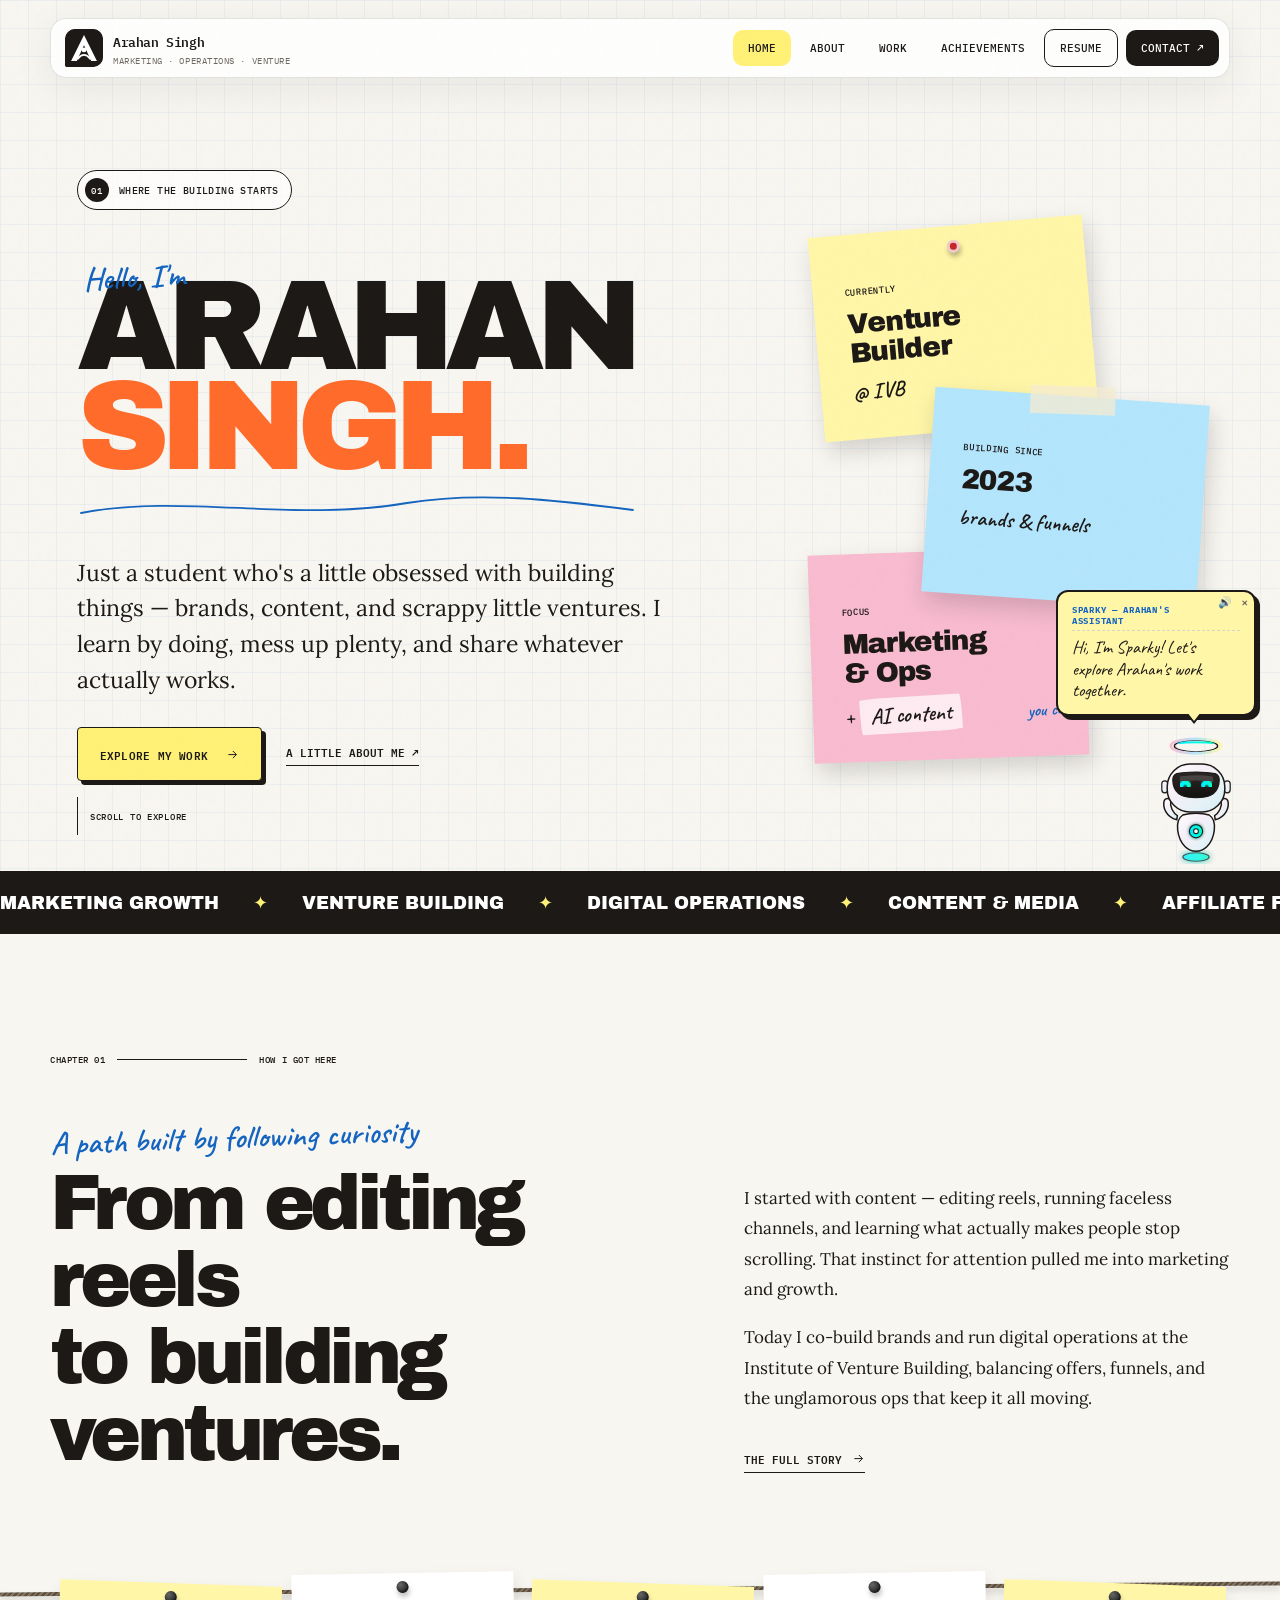
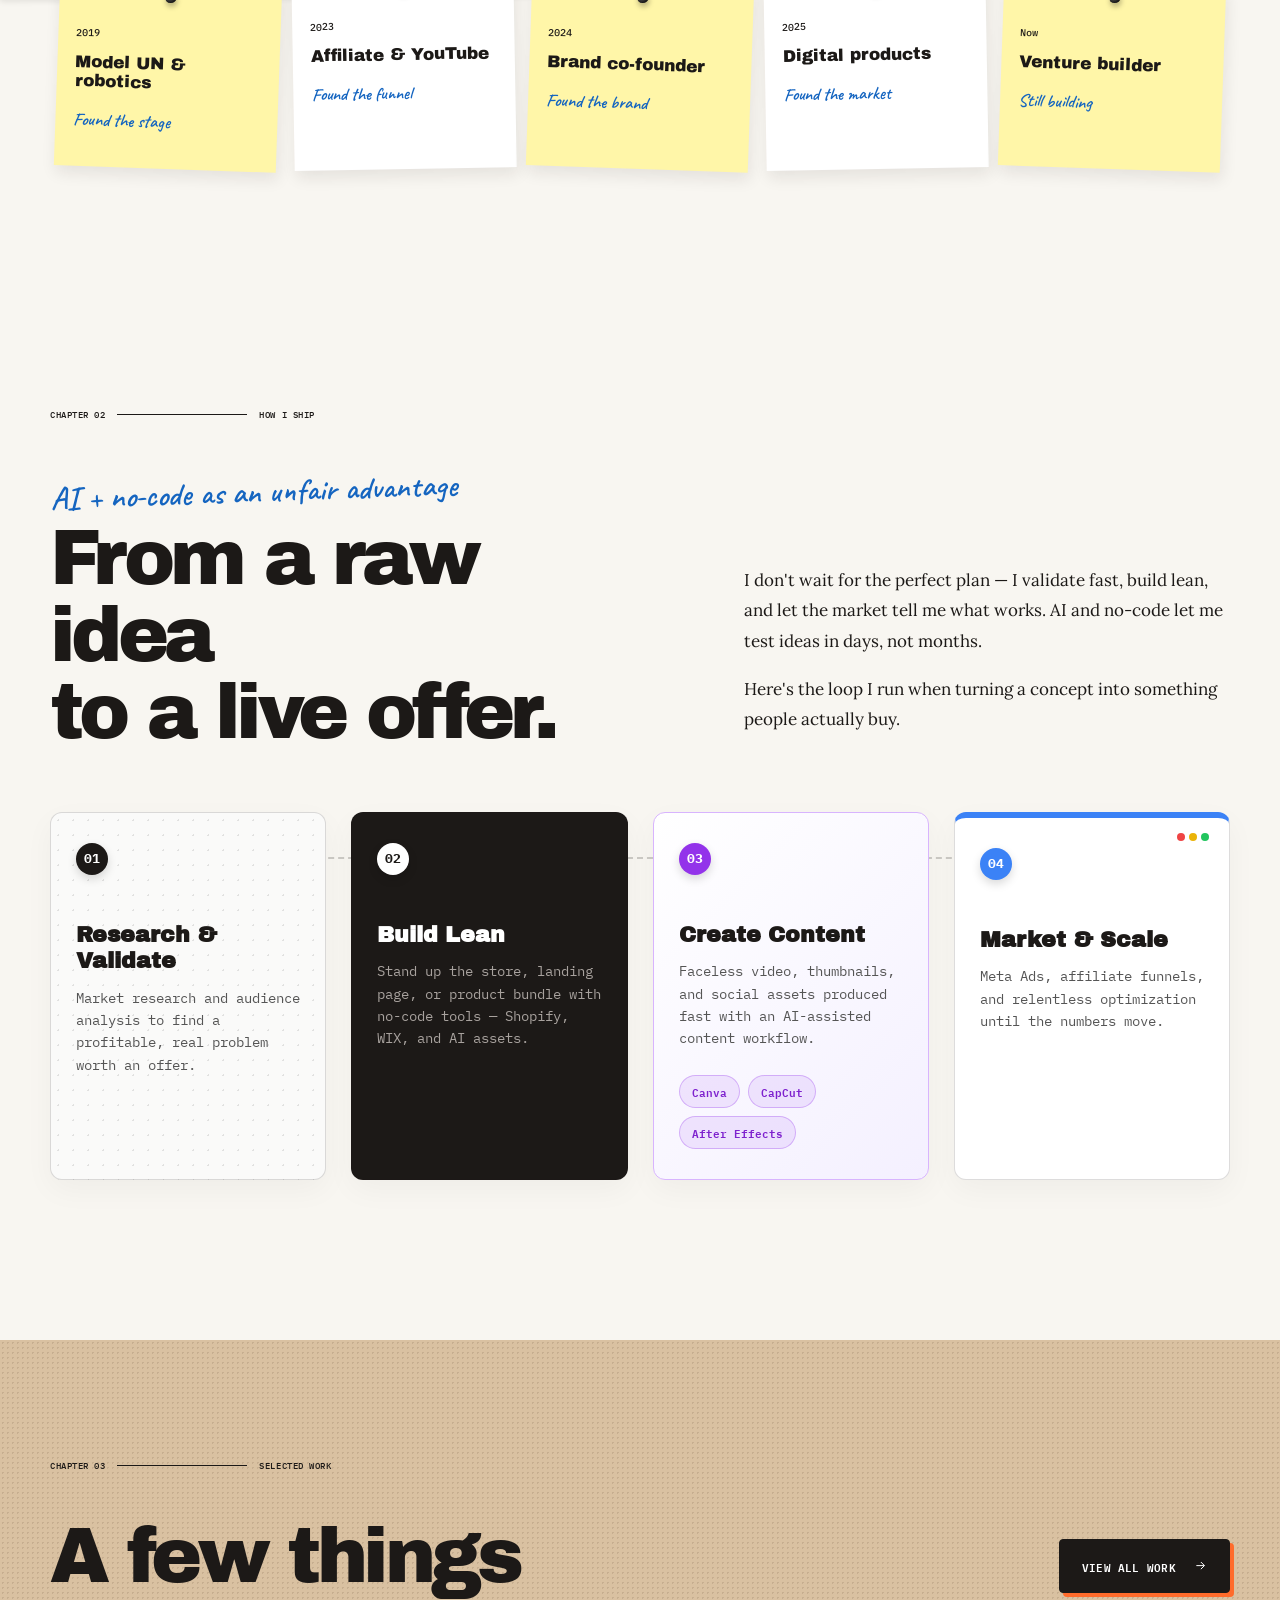
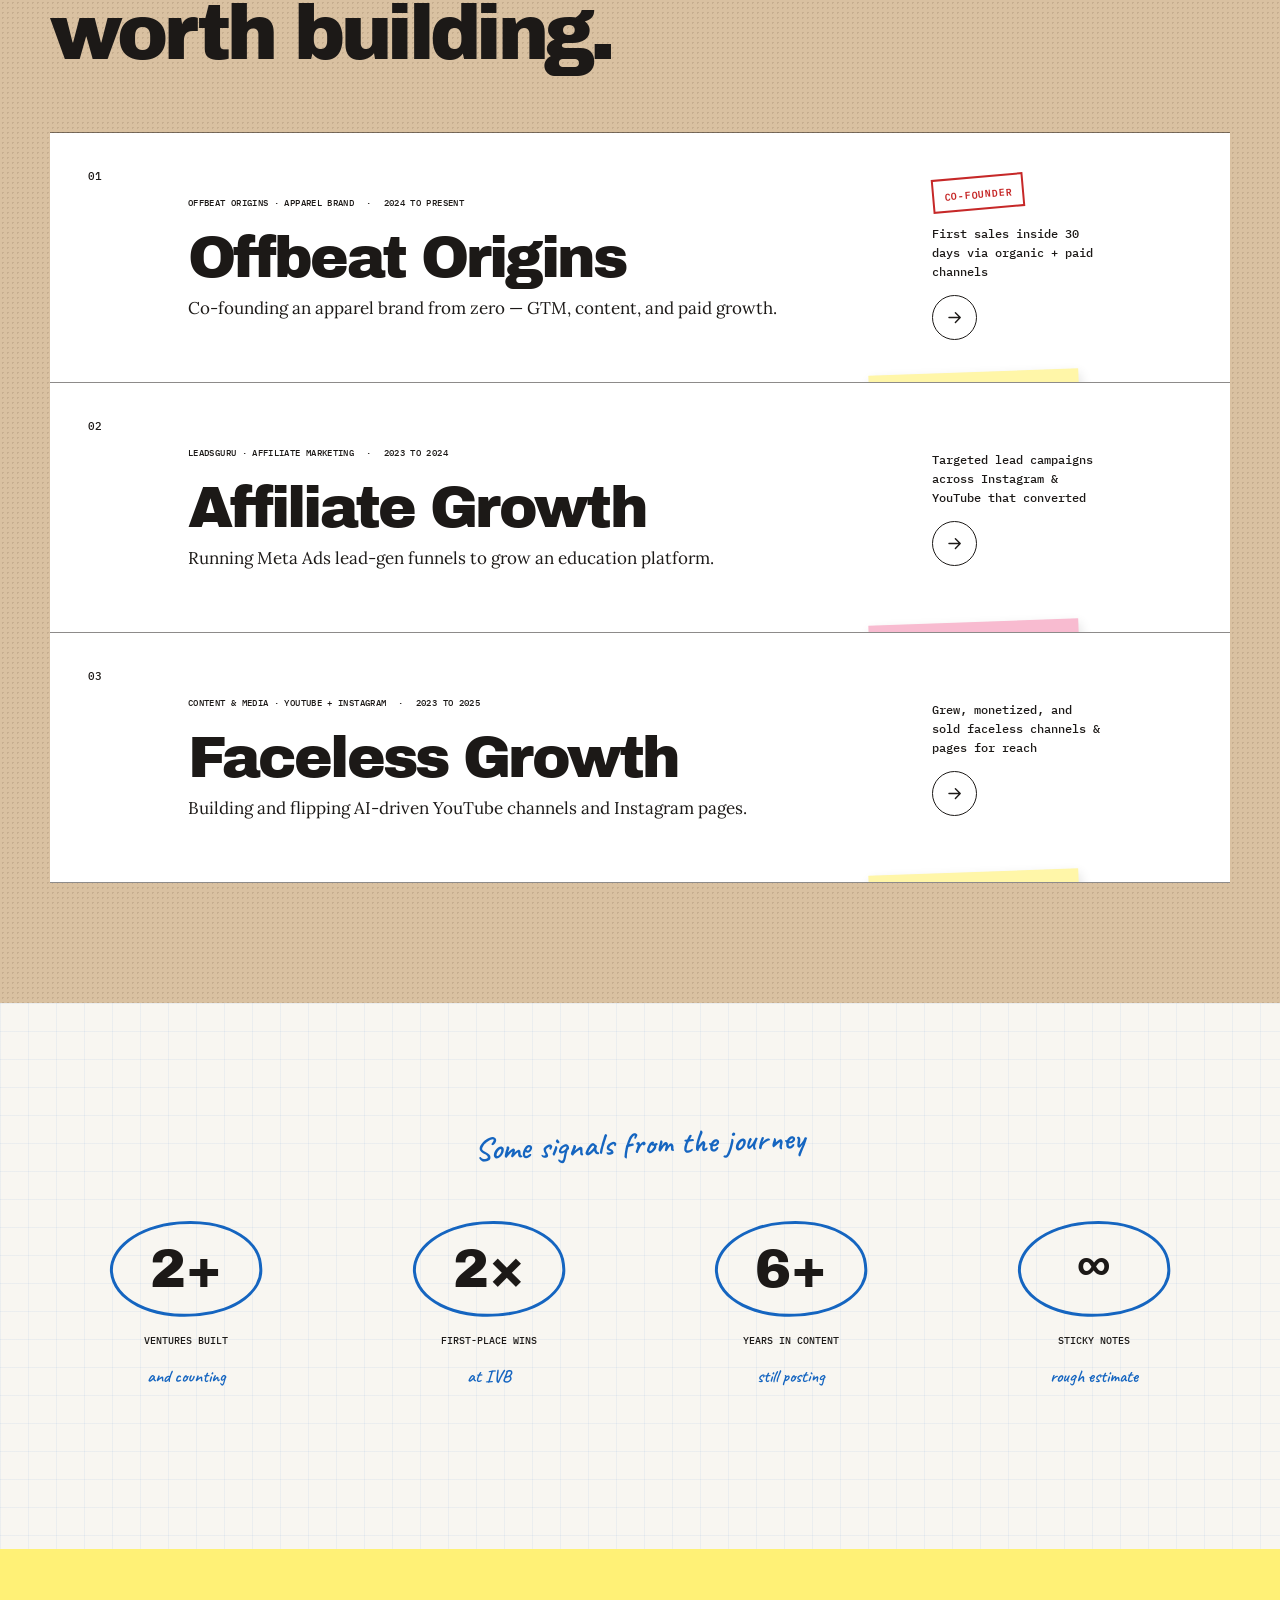
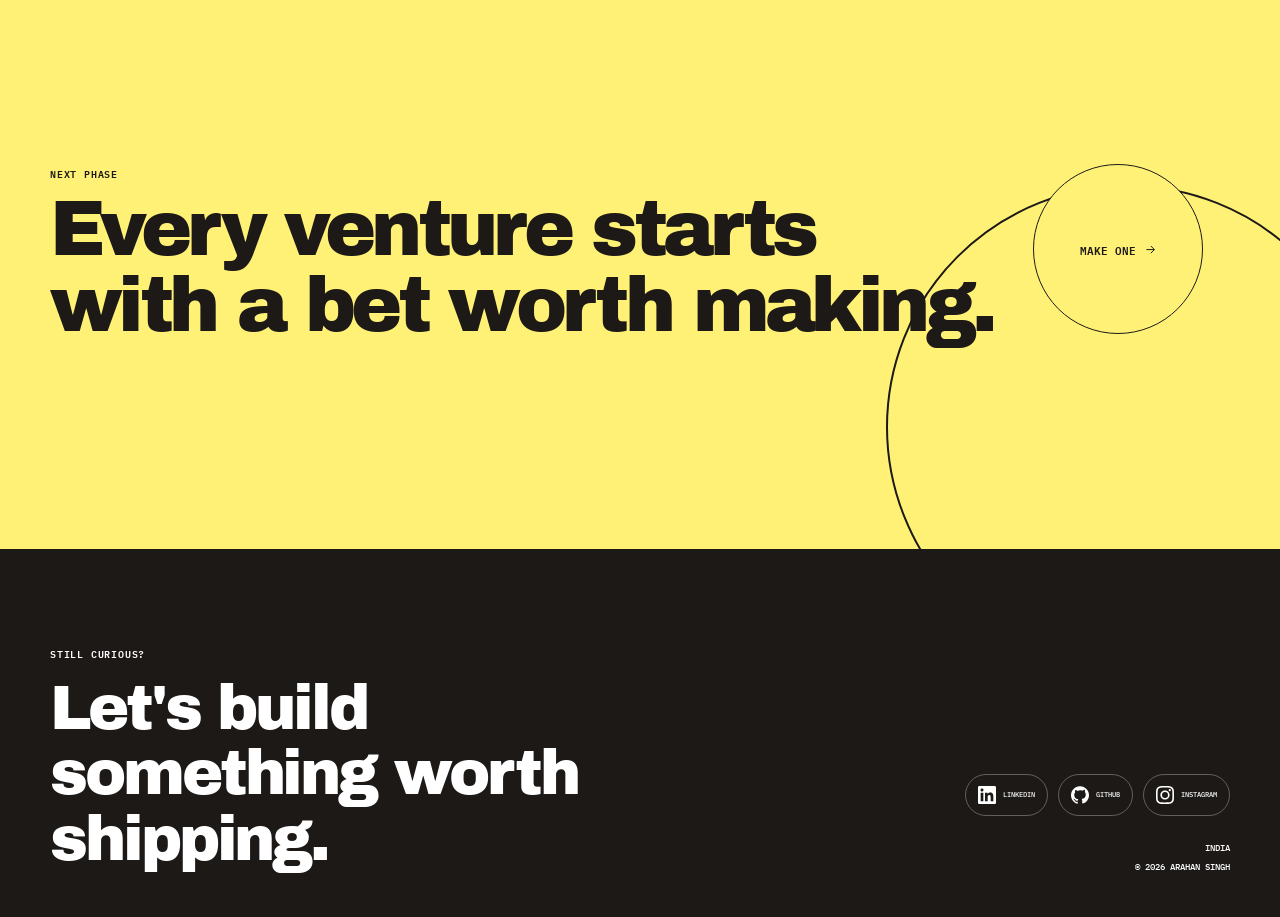
==== index.html @ a5c464e2 "Use normal cursor and a warmer, student-first hero line - Remove the custom avatar cursor: drop the " ====
<!DOCTYPE html>
<html lang="en">
<head>
  <meta charset="utf-8">
  <meta name="viewport" content="width=device-width, initial-scale=1">
  <title>Arahan Singh — Marketing, Operations & Venture Builder</title>
  <meta name="description" content="Arahan Singh builds brands, runs digital operations, and turns content into growth — a venture builder at the Institute of Venture Building.">
  <link rel="icon" type="image/svg+xml" href="assets/img/logo.svg">
  <link rel="preconnect" href="https://fonts.googleapis.com">
  <link rel="preconnect" href="https://fonts.gstatic.com" crossorigin>
  <link href="https://fonts.googleapis.com/css2?family=Archivo+Black&family=Caveat:wght@500;600;700&family=IBM+Plex+Mono:wght@400;500;600&family=Lora:ital,wght@0,400;0,500;0,600;1,400&display=swap" rel="stylesheet">
  <link rel="stylesheet" href="assets/css/styles.css">
  <script src="assets/js/app.js" defer></script>
</head>
<body>
  <div class="noise" aria-hidden="true"></div>

  <header class="site-header">
    <a class="brand" href="index.html" aria-label="Arahan Singh, home" data-cursor>
      <span class="brand-mark"><img src="assets/img/logo.svg" alt="Arahan Singh logo" class="brand-logo-img"></span>
      <span class="brand-copy">Arahan Singh<small>Marketing · Operations · Venture</small></span>
    </a>
    <div class="mobile-actions">
      <a class="mobile-resume" href="resume.html" aria-label="Resume">Resume</a>
      <button class="menu-button" aria-expanded="false" aria-controls="site-nav" aria-label="Menu">
        <svg viewBox="0 0 24 24" fill="none" stroke="currentColor" stroke-width="2" stroke-linecap="round" stroke-linejoin="round">
          <line x1="3" y1="12" x2="21" y2="12"></line>
          <line x1="3" y1="6" x2="21" y2="6"></line>
          <line x1="3" y1="18" x2="21" y2="18"></line>
        </svg>
      </button>
    </div>
    <nav class="site-nav" id="site-nav" aria-label="Main navigation">
      <a href="index.html">Home</a>
      <a href="about.html">About</a>
      <a href="work.html">Work</a>
      <a href="achievements.html">Achievements</a>
      <a class="nav-resume" href="resume.html">Resume</a>
      <a class="nav-contact" href="contact.html">Contact ↗</a>
    </nav>
  </header>

  <main id="app" tabindex="-1">
    <div class="page home-page">
      <section class="home-hero grid-paper reveal" data-cursor>
        <div class="hero-copy">
          <div class="phase-chip"><span>01</span> Where the building starts</div>
          <p class="intro-hand">Hello, I'm</p>
          <h1>Arahan <span>Singh.</span></h1>
          <svg class="name-underline" viewBox="0 0 560 36" aria-hidden="true">
            <path d="M4 24C108 4 215 34 330 14c72-12 149-3 226 7"></path>
          </svg>
          <p class="hero-lede">Just a student who's a little obsessed with building things — brands, content, and scrappy little ventures. I learn by doing, mess up plenty, and share whatever actually works.</p>
          <div class="hero-actions">
            <a href="work.html" class="button" data-cursor-text="Let's go">Explore my work <svg viewBox="0 0 24 24" aria-hidden="true"><path d="M5 12h13M13 6l6 6-6 6"></path></svg></a>
            <a href="about.html" class="text-link" data-cursor-text="About">A little about me ↗</a>
          </div>
        </div>
        <div class="sticky-cluster" aria-label="Quick facts about Arahan">
          <article class="sticky sticky-yellow draggable" style="--r:-5deg; --x:24%">
            <span class="pin"></span>
            <small>Currently</small>
            <strong>Venture Builder</strong>
            <p>@ IVB</p>
          </article>
          <article class="sticky sticky-blue draggable" style="--r:4deg; --x:46%">
            <span class="tape"></span>
            <small>Building since</small>
            <strong>2023</strong>
            <p>brands &amp; funnels</p>
          </article>
          <article class="sticky sticky-pink draggable" style="--r:-2deg; --x:23%">
            <span class="pin"></span>
            <small>Focus</small>
            <strong>Marketing<br>&amp; Ops</strong>
            <p>+ <mark>AI content</mark></p>
          </article>
          <p class="drag-note">you can move these around ↗</p>
        </div>
        <div class="scroll-cue"><span></span> Scroll to explore</div>
      </section>

      <section class="ticker reveal" aria-label="What I do">
        <div class="ticker-track">
          <span>MARKETING GROWTH <i>✦</i> VENTURE BUILDING <i>✦</i> DIGITAL OPERATIONS <i>✦</i> CONTENT &amp; MEDIA <i>✦</i> AFFILIATE FUNNELS <i>✦</i> </span>
          <span aria-hidden="true">MARKETING GROWTH <i>✦</i> VENTURE BUILDING <i>✦</i> DIGITAL OPERATIONS <i>✦</i> CONTENT &amp; MEDIA <i>✦</i> AFFILIATE FUNNELS <i>✦</i> </span>
        </div>
      </section>

      <section class="section about-preview reveal">
        <div class="section-kicker"><span>Chapter 01</span><i></i><span>How I got here</span></div>
        <div class="about-grid">
          <div>
            <p class="hand-note">A path built by following curiosity</p>
            <h2>From editing reels<br>to building ventures.</h2>
          </div>
          <div class="body-copy">
            <p>I started with content — editing reels, running faceless channels, and learning what actually makes people stop scrolling. That instinct for attention pulled me into marketing and growth.</p>
            <p>Today I co-build brands and run digital operations at the Institute of Venture Building, balancing offers, funnels, and the unglamorous ops that keep it all moving.</p>
            <a href="about.html" class="text-link" data-cursor-text="Read">The full story <svg viewBox="0 0 24 24" aria-hidden="true"><path d="M5 12h13M13 6l6 6-6 6"></path></svg></a>
          </div>
        </div>
        <div class="timeline-board" data-cursor>
          <div class="timeline-string"></div>
          <article class="milestone reveal" style="--delay:0ms">
            <span class="milestone-pin"></span>
            <small>2019</small><strong>Model UN &amp; robotics</strong><p>Found the stage</p>
          </article>
          <article class="milestone reveal" style="--delay:80ms">
            <span class="milestone-pin"></span>
            <small>2023</small><strong>Affiliate &amp; YouTube</strong><p>Found the funnel</p>
          </article>
          <article class="milestone reveal" style="--delay:160ms">
            <span class="milestone-pin"></span>
            <small>2024</small><strong>Brand co-founder</strong><p>Found the brand</p>
          </article>
          <article class="milestone reveal" style="--delay:240ms">
            <span class="milestone-pin"></span>
            <small>2025</small><strong>Digital products</strong><p>Found the market</p>
          </article>
          <article class="milestone reveal" style="--delay:320ms">
            <span class="milestone-pin"></span>
            <small>Now</small><strong>Venture builder</strong><p>Still building</p>
          </article>
        </div>
      </section>

      <section class="section reveal">
        <div class="section-kicker"><span>Chapter 02</span><i></i><span>How I ship</span></div>
        <div class="about-grid">
          <div>
            <p class="hand-note">AI + no-code as an unfair advantage</p>
            <h2>From a raw idea<br>to a live offer.</h2>
          </div>
          <div class="body-copy">
            <p>I don't wait for the perfect plan — I validate fast, build lean, and let the market tell me what works. AI and no-code let me test ideas in days, not months.</p>
            <p>Here's the loop I run when turning a concept into something people actually buy.</p>
          </div>
        </div>
        <div class="ai-workflow">
          <div class="ai-step">
            <span class="step-number">01</span>
            <h3>Research &amp; Validate</h3>
            <p>Market research and audience analysis to find a profitable, real problem worth an offer.</p>
          </div>
          <div class="ai-step">
            <span class="step-number">02</span>
            <h3>Build Lean</h3>
            <p>Stand up the store, landing page, or product bundle with no-code tools — Shopify, WIX, and AI assets.</p>
          </div>
          <div class="ai-step">
            <span class="step-number">03</span>
            <h3>Create Content</h3>
            <p>Faceless video, thumbnails, and social assets produced fast with an AI-assisted content workflow.</p>
            <div class="ai-models">
              <span>Canva</span><span>CapCut</span><span>After Effects</span>
            </div>
          </div>
          <div class="ai-step">
            <span class="step-number">04</span>
            <h3>Market &amp; Scale</h3>
            <p>Meta Ads, affiliate funnels, and relentless optimization until the numbers move.</p>
          </div>
        </div>
      </section>

      <section class="section work-preview reveal">
        <div class="section-heading">
          <div>
            <div class="section-kicker"><span>Chapter 03</span><i></i><span>Selected work</span></div>
            <h2>A few things<br>worth building.</h2>
          </div>
          <a href="work.html" class="button button-ink" data-cursor-text="See all">View all work <svg viewBox="0 0 24 24" aria-hidden="true"><path d="M5 12h13M13 6l6 6-6 6"></path></svg></a>
        </div>
        <div class="project-stack">
          <a href="work.html" class="project-card reveal" data-cursor-text="Open">
            <div class="project-number">01</div>
            <div class="project-main">
              <div class="project-meta"><span>Offbeat Origins · Apparel brand</span><span>2024 to Present</span></div>
              <h3>Offbeat Origins</h3>
              <p>Co-founding an apparel brand from zero — GTM, content, and paid growth.</p>
            </div>
            <div class="project-impact">
              <span class="approved">Co-founder</span>
              <strong>First sales inside 30 days via organic + paid channels</strong>
              <span class="card-arrow"><svg viewBox="0 0 24 24" aria-hidden="true"><path d="M5 12h13M13 6l6 6-6 6"></path></svg></span>
            </div>
            <div class="project-note sticky-yellow">A brand is just a promise you keep on repeat.</div>
          </a>
          <a href="work.html" class="project-card reveal" data-cursor-text="Open">
            <div class="project-number">02</div>
            <div class="project-main">
              <div class="project-meta"><span>LeadsGuru · Affiliate marketing</span><span>2023 to 2024</span></div>
              <h3>Affiliate Growth</h3>
              <p>Running Meta Ads lead-gen funnels to grow an education platform.</p>
            </div>
            <div class="project-impact">
              <strong>Targeted lead campaigns across Instagram &amp; YouTube that converted</strong>
              <span class="card-arrow"><svg viewBox="0 0 24 24" aria-hidden="true"><path d="M5 12h13M13 6l6 6-6 6"></path></svg></span>
            </div>
            <div class="project-note sticky-pink">Youngest in the room at the Jaipur seminar.</div>
          </a>
          <a href="work.html" class="project-card reveal" data-cursor-text="Open">
            <div class="project-number">03</div>
            <div class="project-main">
              <div class="project-meta"><span>Content &amp; media · YouTube + Instagram</span><span>2023 to 2025</span></div>
              <h3>Faceless Growth</h3>
              <p>Building and flipping AI-driven YouTube channels and Instagram pages.</p>
            </div>
            <div class="project-impact">
              <strong>Grew, monetized, and sold faceless channels &amp; pages for reach</strong>
              <span class="card-arrow"><svg viewBox="0 0 24 24" aria-hidden="true"><path d="M5 12h13M13 6l6 6-6 6"></path></svg></span>
            </div>
            <div class="project-note sticky-yellow">Engagement was always the real product.</div>
          </a>
        </div>
      </section>

      <section class="section stats-board grid-paper reveal">
        <p class="hand-note">Some signals from the journey</p>
        <div class="stats-row">
          <article><strong>2+</strong><span>ventures built</span><p>and counting</p></article>
          <article><strong>2×</strong><span>first-place wins</span><p>at IVB</p></article>
          <article><strong>6+</strong><span>years in content</span><p>still posting</p></article>
          <article><strong>∞</strong><span>sticky notes</span><p>rough estimate</p></article>
        </div>
      </section>

      <section class="closing-section reveal">
        <p class="eyebrow">Next phase</p>
        <h2>Every venture starts<br>with a bet worth making.</h2>
        <a href="contact.html" class="circle-link" data-cursor-text="Ask">Make one <svg viewBox="0 0 24 24" aria-hidden="true"><path d="M5 12h13M13 6l6 6-6 6"></path></svg></a>
      </section>
    </div>
  </main>

  <footer class="site-footer">
    <div>
      <p class="eyebrow">Still curious?</p>
      <a class="footer-cta" href="contact.html" data-cursor-text="Say hi">Let's build something worth shipping.</a>
    </div>
    <div class="footer-meta">
      <nav class="footer-socials" aria-label="Social links">
        <!-- TODO: replace href="#" with real profile URLs -->
        <a href="#" data-social="linkedin" aria-label="LinkedIn">
          <svg viewBox="0 0 24 24" aria-hidden="true"><path d="M20.447 20.452h-3.554v-5.569c0-1.328-.027-3.037-1.852-3.037-1.853 0-2.136 1.445-2.136 2.939v5.667H9.351V9h3.414v1.561h.046c.477-.9 1.637-1.85 3.37-1.85 3.601 0 4.267 2.37 4.267 5.455v6.286zM5.337 7.433c-1.144 0-2.063-.926-2.063-2.065 0-1.138.92-2.063 2.063-2.063 1.14 0 2.064.925 2.064 2.063 0 1.139-.925 2.065-2.064 2.065zm1.782 13.019H3.555V9h3.564v11.452zM22.225 0H1.771C.792 0 0 .774 0 1.729v20.542C0 23.227.792 24 1.771 24h20.451C23.2 24 24 23.227 24 22.271V1.729C24 .774 23.2 0 22.222 0h.003z"></path></svg>
          <span>LinkedIn</span>
        </a>
        <a href="#" data-social="github" aria-label="GitHub">
          <svg viewBox="0 0 24 24" aria-hidden="true"><path d="M12 .297c-6.63 0-12 5.373-12 12 0 5.303 3.438 9.8 8.205 11.385.6.113.82-.258.82-.577 0-.285-.01-1.04-.015-2.04-3.338.724-4.042-1.61-4.042-1.61-.546-1.387-1.333-1.756-1.333-1.756-1.089-.745.083-.729.083-.729 1.205.084 1.839 1.237 1.839 1.237 1.07 1.834 2.807 1.304 3.492.997.107-.775.418-1.305.762-1.604-2.665-.305-5.467-1.334-5.467-5.931 0-1.311.469-2.381 1.236-3.221-.124-.303-.535-1.524.117-3.176 0 0 1.008-.322 3.301 1.23A11.509 11.509 0 0 1 12 5.803c1.02.005 2.047.138 3.006.404 2.291-1.552 3.297-1.23 3.297-1.23.653 1.653.242 2.874.118 3.176.77.84 1.235 1.911 1.235 3.221 0 4.609-2.807 5.624-5.479 5.921.43.372.823 1.102.823 2.222 0 1.606-.014 2.898-.014 3.293 0 .322.216.694.825.576C20.565 22.092 24 17.592 24 12.297c0-6.627-5.373-12-12-12"></path></svg>
          <span>GitHub</span>
        </a>
        <a href="#" data-social="instagram" aria-label="Instagram">
          <svg viewBox="0 0 24 24" aria-hidden="true"><path d="M7.03.084C5.753.144 4.881.348 4.119.647c-.789.308-1.458.72-2.123 1.388C1.331 2.703.921 3.372.616 4.162.321 4.926.121 5.798.065 7.076c-.056 1.278-.069 1.688-.063 4.947.006 3.259.021 3.667.083 4.947.061 1.277.264 2.148.563 2.911.308.789.72 1.457 1.388 2.123.668.665 1.337 1.074 2.129 1.38.763.295 1.636.496 2.913.552 1.277.056 1.688.069 4.946.063 3.258-.006 3.668-.021 4.948-.081 1.28-.061 2.147-.265 2.91-.564.789-.308 1.458-.72 2.123-1.388.665-.668 1.074-1.338 1.379-2.128.296-.764.497-1.636.552-2.913.056-1.281.069-1.69.063-4.948-.006-3.258-.021-3.667-.082-4.946-.061-1.28-.264-2.149-.563-2.912-.308-.789-.72-1.457-1.388-2.123C21.298 1.33 20.628.921 19.838.617 19.074.321 18.202.12 16.924.065 15.647.009 15.236-.005 11.977.001 8.718.008 8.31.022 7.03.084m.14 21.693c-1.17-.051-1.805-.245-2.228-.408-.561-.216-.96-.477-1.382-.895-.422-.418-.681-.819-.9-1.378-.164-.423-.362-1.058-.417-2.228-.059-1.265-.072-1.644-.079-4.848-.007-3.204.005-3.583.061-4.848.05-1.169.245-1.805.408-2.228.216-.561.476-.96.895-1.382.419-.421.818-.681 1.378-.9.423-.165 1.058-.361 2.227-.417 1.266-.06 1.645-.072 4.848-.079 3.203-.007 3.584.005 4.85.061 1.169.051 1.805.244 2.228.408.561.216.96.475 1.382.895.422.419.682.818.901 1.379.165.422.362 1.056.417 2.226.06 1.266.074 1.645.08 4.848.006 3.203-.006 3.583-.061 4.848-.051 1.17-.245 1.806-.408 2.229-.216.56-.476.96-.895 1.381-.419.422-.818.682-1.378.9-.423.165-1.058.362-2.227.418-1.265.059-1.645.072-4.849.079-3.204.007-3.582-.006-4.848-.061M16.953 5.586a1.44 1.44 0 1 0 2.88-.004 1.44 1.44 0 0 0-2.88.004M5.839 12.012c.006 3.403 2.77 6.156 6.173 6.149 3.403-.006 6.157-2.77 6.15-6.173-.006-3.403-2.771-6.157-6.174-6.15-3.403.007-6.156 2.771-6.149 6.174M8 12.008a4 4 0 1 1 4.008 3.992A4 4 0 0 1 8 12.008"></path></svg>
          <span>Instagram</span>
        </a>
      </nav>
      <span>India</span>
      <span>© <span id="year">2026</span> Arahan Singh</span>
    </div>
  </footer>

  <div class="mascot-widget" id="mascot-widget" aria-label="Portfolio mascot assistant">
    <div class="mascot-bubble" id="mascot-bubble">
      <span class="mascot-bubble-mute" id="mascot-bubble-mute" role="button" title="Mute" aria-label="Mute">🔊</span>
      <span class="mascot-bubble-close" id="mascot-bubble-close" aria-label="Close bubble">×</span>
      <small class="mascot-bubble-label">SPARKY — ARAHAN'S ASSISTANT</small>
      <p id="mascot-bubble-text">Hi, I'm Sparky! Let's explore Arahan's work together.</p>
    </div>
    <button class="mascot-sleep-btn" id="mascot-sleep-btn" title="Send mascot to sleep">Take a break 💤</button>
    <div class="mascot-body-wrapper">
      <svg class="mascot-svg" viewBox="0 0 200 240" width="120" height="144" aria-hidden="true">
        <defs>
          <linearGradient id="holographic-body" x1="0%" y1="0%" x2="100%" y2="100%">
            <stop offset="0%" stop-color="#ffffff"></stop>
            <stop offset="40%" stop-color="#f5eef7"></stop>
            <stop offset="70%" stop-color="#e6f2f7"></stop>
            <stop offset="100%" stop-color="#d0edf5"></stop>
          </linearGradient>
          <linearGradient id="visor-grad" x1="0%" y1="0%" x2="0%" y2="100%">
            <stop offset="0%" stop-color="#2c2826"></stop>
            <stop offset="100%" stop-color="#141211"></stop>
          </linearGradient>
          <linearGradient id="halo-grad" x1="0%" y1="0%" x2="100%" y2="0%">
            <stop offset="0%" stop-color="#f8bbd0"></stop>
            <stop offset="50%" stop-color="#b3e5fc"></stop>
            <stop offset="100%" stop-color="#fff6a8"></stop>
          </linearGradient>
          <linearGradient id="cyan-neon" x1="0%" y1="0%" x2="100%" y2="0%">
            <stop offset="0%" stop-color="#00f0ff"></stop>
            <stop offset="100%" stop-color="#00ffcc"></stop>
          </linearGradient>
          <filter id="eye-glow" x="-20%" y="-20%" width="140%" height="140%">
            <feGaussianBlur stdDeviation="3" result="blur"></feGaussianBlur>
            <feComposite in="SourceGraphic" in2="blur" operator="over"></feComposite>
          </filter>
          <filter id="jet-fire" x="-30%" y="-30%" width="160%" height="160%">
            <feGaussianBlur stdDeviation="5" result="blur"></feGaussianBlur>
            <feComposite in="SourceGraphic" in2="blur" operator="over"></feComposite>
          </filter>
        </defs>
        <ellipse class="mascot-jet-glow" cx="100" cy="215" rx="22" ry="7" fill="url(#cyan-neon)" opacity="0.8" filter="url(#jet-fire)"></ellipse>
        <g class="mascot-body-group">
          <path class="mascot-body" d="M 78 145 C 90 141, 110 141, 122 145 C 137 155, 131 185, 118 198 C 108 208, 92 208, 82 198 C 69 185, 63 155, 78 145 Z" fill="url(#holographic-body)" stroke="#1c1917" stroke-width="2.5" stroke-linejoin="round"></path>
          <circle cx="100" cy="172" r="11" fill="url(#cyan-neon)" stroke="#1c1917" stroke-width="2" filter="url(#eye-glow)"></circle>
          <circle cx="100" cy="172" r="4" fill="#ffffff"></circle>
          <path class="mascot-left-arm" d="M 68 153 C 50 148, 44 132, 47 121 C 49 116, 56 116, 58 122 C 56 131, 62 142, 69 146 Z" fill="url(#holographic-body)" stroke="#1c1917" stroke-width="2.5" stroke-linejoin="round"></path>
          <path class="mascot-right-arm" d="M 132 153 C 150 148, 156 132, 153 121 C 151 116, 144 116, 142 122 C 144 131, 138 142, 131 146 Z" fill="url(#holographic-body)" stroke="#1c1917" stroke-width="2.5" stroke-linejoin="round"></path>
        </g>
        <g class="mascot-head-group">
          <rect class="mascot-ear-l" x="43" y="88" width="10" height="20" rx="5" fill="url(#holographic-body)" stroke="#1c1917" stroke-width="2"></rect>
          <rect class="mascot-ear-r" x="147" y="88" width="10" height="20" rx="5" fill="url(#holographic-body)" stroke="#1c1917" stroke-width="2"></rect>
          <rect class="mascot-head" x="52" y="60" width="96" height="80" rx="38" fill="url(#holographic-body)" stroke="#1c1917" stroke-width="2.5" stroke-linejoin="round"></rect>
          <path class="mascot-visor" d="M 68 76 C 68 76, 100 70, 132 76 C 138 78, 140 84, 138 94 C 134 112, 120 116, 100 116 C 80 116, 66 112, 62 94 C 60 84, 62 78, 68 76 Z" fill="url(#visor-grad)" stroke="#1c1917" stroke-width="2" stroke-linejoin="round"></path>
          <path d="M 72 80 C 72 80, 100 75, 128 80 C 130 84, 131 89, 128 92 C 114 87, 86 87, 72 92 Z" fill="#ffffff" opacity="0.15"></path>
          <g class="mascot-eyes">
            <path class="eye eye-left" d="M 76 96 C 76 89, 88 89, 88 96" fill="none" stroke="url(#cyan-neon)" stroke-width="6.5" stroke-linecap="round" filter="url(#eye-glow)"></path>
            <path class="eye eye-right" d="M 112 96 C 112 89, 124 89, 124 96" fill="none" stroke="url(#cyan-neon)" stroke-width="6.5" stroke-linecap="round" filter="url(#eye-glow)"></path>
          </g>
        </g>
        <g class="mascot-halo-group">
          <ellipse cx="100" cy="30" rx="36" ry="10" fill="none" stroke="#1c1917" stroke-width="2.5"></ellipse>
          <ellipse cx="100" cy="30" rx="42" ry="12" fill="none" stroke="url(#halo-grad)" stroke-width="4.5"></ellipse>
          <path d="M 72 26 C 80 23, 120 23, 128 26" fill="none" stroke="url(#cyan-neon)" stroke-width="2.5" stroke-linecap="round" filter="url(#eye-glow)"></path>
        </g>
      </svg>
    </div>
  </div>
</body>
</html>
---- assets/css/styles.css ----
:root {
  --bg: #f8f6f1;
  --surface: #fff;
  --ink: #1c1917;
  --muted: #6e6861;
  --line: #d9d4ca;
  --highlight: #fff176;
  --sticky: #fff6a8;
  --sticky-2: #b3e5fc;
  --sticky-3: #f8bbd0;
  --sticky-4: #c8e6c9;
  --pen: #1565c0;
  --red: #c62828;
  --accent: #ff6b2b;
  --grid-line: rgba(21, 101, 192, 0.055);
  --display: "Archivo Black", Impact, sans-serif;
  --body: "Lora", Georgia, serif;
  --hand: "Caveat", cursive;
  --mono: "IBM Plex Mono", monospace;
  --sans: system-ui, -apple-system, BlinkMacSystemFont, "Segoe UI", Roboto, Helvetica, Arial, sans-serif;
  --shadow: 0 18px 50px rgba(28, 25, 23, 0.09);
}

#custom-cursor {
  position: fixed;
  top: 0;
  left: 0;
  pointer-events: none;
  opacity: 0;
  transform: translate(-50%, -50%) scale(0.2);
  transition: opacity 0.3s ease, transform 0.4s cubic-bezier(0.175, 0.885, 0.32, 1.275);
  z-index: 9999;
  display: flex;
  align-items: center;
  justify-content: center;
  will-change: transform, opacity;
}
#custom-cursor.avatar-mode {
  width: 140px;
  height: 180px;
  border-radius: 12px;
  overflow: hidden;
  box-shadow: 0 10px 30px rgba(0,0,0,0.25);
  background: transparent;
}
#custom-cursor.avatar-mode img {
  width: 100%;
  height: 100%;
  object-fit: cover;
  display: block;
}
#custom-cursor.text-mode {
  width: 80px;
  height: 80px;
  border-radius: 50%;
  background: rgba(28, 25, 23, 0.95);
  backdrop-filter: blur(8px);
  -webkit-backdrop-filter: blur(8px);
  color: white;
  font-family: var(--sans);
  font-size: 0.9rem;
  font-weight: 500;
  letter-spacing: 0.02em;
  white-space: nowrap;
  box-shadow: 0 8px 32px rgba(0,0,0,0.15);
}
#custom-cursor.text-mode span {
  opacity: 0;
  transform: translateY(4px) scale(0.9);
  transition: opacity 0.3s ease 0.1s, transform 0.3s cubic-bezier(0.175, 0.885, 0.32, 1.275) 0.1s;
}
#custom-cursor.text-mode.visible span {
  opacity: 1;
  transform: translateY(0) scale(1);
}
#custom-cursor.visible {
  opacity: 1;
  transform: translate(-50%, -50%) scale(1);
}

[data-cursor] {
  cursor: default;
}
a[data-cursor],
button[data-cursor],
[data-cursor-text] {
  cursor: pointer;
}

* {
  box-sizing: border-box;
}

html {
  scroll-behavior: smooth;
  overflow-x: clip;
}

body {
  margin: 0;
  color: var(--ink);
  background: var(--bg);
  font-family: var(--body);
  -webkit-font-smoothing: antialiased;
  overflow-x: clip;
}

body::selection {
  background: var(--highlight);
  color: var(--ink);
}

a {
  color: inherit;
  text-decoration: none;
}

button,
input,
select,
textarea {
  color: inherit;
  font: inherit;
}

button {
  cursor: pointer;
}

svg {
  width: 1.2em;
  fill: none;
  stroke: currentColor;
  stroke-linecap: round;
  stroke-linejoin: round;
  stroke-width: 1.8;
}

.noise {
  position: fixed;
  z-index: 100;
  inset: 0;
  pointer-events: none;
  opacity: 0.16;
  background-image: url("data:image/svg+xml,%3Csvg viewBox='0 0 180 180' xmlns='http://www.w3.org/2000/svg'%3E%3Cfilter id='n'%3E%3CfeTurbulence type='fractalNoise' baseFrequency='.9' numOctaves='2' stitchTiles='stitch'/%3E%3C/filter%3E%3Crect width='100%25' height='100%25' filter='url(%23n)' opacity='.12'/%3E%3C/svg%3E");
  mix-blend-mode: multiply;
}

.grid-paper {
  background-color: var(--bg);
  background-image:
    linear-gradient(var(--grid-line) 1px, transparent 1px),
    linear-gradient(90deg, var(--grid-line) 1px, transparent 1px);
  background-size: 28px 28px;
}

.site-header {
  position: fixed;
  z-index: 50;
  top: 18px;
  left: 50%;
  display: flex;
  align-items: center;
  justify-content: space-between;
  width: min(1180px, calc(100% - 36px));
  padding: 10px 10px 10px 14px;
  border: 1px solid rgba(28, 25, 23, 0.12);
  border-radius: 16px;
  background: rgba(255, 255, 255, 0.86);
  box-shadow: 0 10px 40px rgba(28, 25, 23, 0.07);
  backdrop-filter: blur(18px);
  transform: translateX(-50%);
}

.brand {
  display: flex;
  align-items: center;
  gap: 10px;
}

mark {
  background: var(--highlight);
  color: var(--ink);
  padding: 4px 10px;
  border-radius: 255px 15px 225px 15px/15px 225px 15px 255px;
  display: inline-block;
  transform: rotate(-1.5deg);
  box-shadow: none;
}

.brand-mark {
  display: flex;
  width: 38px;
  height: 38px;
  border-radius: 10px 10px 10px 2px;
  background: var(--ink);
  overflow: hidden;
}

.brand-logo-img {
  width: 100%;
  height: 100%;
  object-fit: cover;
  border-radius: inherit;
  display: block;
}

.brand-copy {
  font: 600 13px var(--mono);
  letter-spacing: -0.03em;
}

.brand-copy small {
  display: block;
  margin-top: 2px;
  color: var(--muted);
  font-size: 9px;
  font-weight: 400;
  letter-spacing: 0.06em;
  text-transform: uppercase;
}

.site-nav {
  display: flex;
  align-items: center;
  gap: 4px;
}

.site-nav a {
  padding: 11px 15px;
  border-radius: 10px;
  font: 500 11px var(--mono);
  text-transform: uppercase;
  transition: 180ms ease;
}

.site-nav a:hover,
.site-nav a.active {
  background: var(--highlight);
}

.site-nav .nav-contact {
  margin-left: 4px;
  background: var(--ink);
  color: white;
}

.site-nav .nav-resume {
  border: 1px solid var(--ink);
}

.site-nav .nav-resume:hover,
.site-nav .nav-resume.active {
  border-color: var(--ink);
  background: var(--highlight);
}

.site-nav .nav-contact:hover,
.site-nav .nav-contact.active {
  background: var(--accent);
  color: var(--ink);
}

.mobile-actions {
  display: none;
}

.mobile-resume {
  display: flex;
  align-items: center;
  padding: 11px 15px;
  border: 1px solid var(--ink);
  border-radius: 10px;
  font: 500 11px var(--mono);
  text-transform: uppercase;
  transition: 180ms ease;
}

.mobile-resume:hover {
  background: var(--highlight);
}

.menu-button {
  display: flex;
  align-items: center;
  justify-content: center;
  padding: 11px 15px;
  border-radius: 10px;
  border: 0;
  background: var(--ink);
  color: white;
}

#app {
  outline: none;
  overflow: hidden;
}

.home-hero {
  position: relative;
  display: grid;
  min-height: 780px;
  padding: 170px max(6vw, calc((100vw - 1180px) / 2)) 90px;
  grid-template-columns: 1.05fr 0.95fr;
  align-items: center;
}

.hero-copy {
  position: relative;
  z-index: 2;
  min-width: 0;
}

.phase-chip {
  display: inline-flex;
  align-items: center;
  gap: 10px;
  margin-bottom: 34px;
  padding: 7px 12px 7px 7px;
  border: 1px solid var(--ink);
  border-radius: 100px;
  background: rgba(255, 255, 255, 0.72);
  font: 500 10px var(--mono);
  letter-spacing: 0.04em;
  text-transform: uppercase;
}

.phase-chip span {
  display: grid;
  width: 24px;
  height: 24px;
  place-items: center;
  border-radius: 50%;
  background: var(--ink);
  color: white;
  font-size: 9px;
}

.intro-hand {
  margin: 0 0 -8px 6px;
  color: var(--pen);
  font: 600 32px var(--hand);
  transform: rotate(-3deg);
}

.home-hero h1 {
  max-width: 650px;
  margin: 0;
  font: 400 clamp(76px, 10vw, 148px) / 0.78 var(--display);
  letter-spacing: -0.075em;
  text-transform: uppercase;
}

.home-hero h1 span {
  color: var(--accent);
}

.name-underline {
  display: block;
  width: min(100%, 560px);
  height: 36px;
  margin-top: 12px;
  color: var(--pen);
  stroke-dasharray: 600;
  stroke-dashoffset: 600;
  animation: draw-line 1.5s 0.45s ease forwards;
}

@keyframes draw-line {
  to { stroke-dashoffset: 0; }
}

.hero-lede {
  max-width: 610px;
  margin: 30px 0;
  font-size: clamp(18px, 2vw, 23px);
  line-height: 1.55;
}

.hero-actions,
.section-heading,
.project-meta,
.form-title,
.filter-row,
.range-label {
  display: flex;
  align-items: center;
}

.hero-actions {
  gap: 24px;
}

.button {
  display: inline-flex;
  align-items: center;
  justify-content: center;
  gap: 18px;
  min-height: 54px;
  padding: 0 22px;
  border: 1px solid var(--ink);
  border-radius: 4px;
  background: var(--highlight);
  box-shadow: 4px 4px 0 var(--ink);
  font: 600 11px var(--mono);
  letter-spacing: 0.02em;
  text-transform: uppercase;
  transition: 160ms ease;
}

.button:hover {
  box-shadow: 1px 1px 0 var(--ink);
  transform: translate(3px, 3px);
}

.button-ink {
  background: var(--ink);
  color: white;
  box-shadow: 4px 4px 0 var(--accent);
}

.button-outline {
  background: transparent;
  color: var(--ink);
  box-shadow: 4px 4px 0 var(--highlight);
}

.text-link {
  display: inline-flex;
  align-items: center;
  gap: 10px;
  padding-bottom: 4px;
  border-bottom: 1px solid var(--ink);
  font: 600 11px var(--mono);
  text-transform: uppercase;
}

.sticky-cluster {
  position: relative;
  width: min(100%, 510px);
  height: 520px;
  margin-left: auto;
}

.sticky {
  position: absolute;
  left: var(--x);
  width: 275px;
  min-height: 205px;
  padding: 52px 32px 28px;
  box-shadow: 4px 10px 22px rgba(28, 25, 23, 0.17);
  rotate: var(--r);
  user-select: none;
  touch-action: none;
  transition: box-shadow 180ms ease, scale 180ms ease;
}

.sticky:nth-child(1) { top: 10px; }
.sticky:nth-child(2) { top: 180px; z-index: 2; }
.sticky:nth-child(3) { top: 335px; }

.sticky:hover,
.sticky.dragging {
  z-index: 6;
  box-shadow: 10px 22px 36px rgba(28, 25, 23, 0.23);
  scale: 1.035;
}

.sticky small,
.now-grid small {
  display: block;
  margin-bottom: 12px;
  font: 500 9px var(--mono);
  letter-spacing: 0.08em;
  text-transform: uppercase;
}

.sticky strong {
  display: block;
  font: 400 28px/1.05 var(--display);
  letter-spacing: -0.04em;
}

.sticky p {
  margin: 10px 0 0;
  font: 600 22px var(--hand);
}

.sticky-yellow { background: var(--sticky); }
.sticky-blue { background: var(--sticky-2); }
.sticky-pink { background: var(--sticky-3); }
.sticky-pink mark { background: rgba(255, 255, 255, 0.7); }
.sticky-green { background: var(--sticky-4); }

.pin,
.post-pin {
  position: absolute;
  top: 14px;
  left: 50%;
  width: 13px;
  height: 13px;
  border: 3px solid rgba(255, 255, 255, 0.75);
  border-radius: 50%;
  background: var(--red);
  box-shadow: 1px 4px 5px rgba(0, 0, 0, 0.28);
}

.tape {
  position: absolute;
  top: -10px;
  left: 50%;
  width: 85px;
  height: 28px;
  background: rgba(246, 237, 210, 0.75);
  transform: translateX(-50%) rotate(-2deg);
}

.drag-note {
  position: absolute;
  right: 0;
  bottom: 4px;
  color: var(--pen);
  font: 600 18px var(--hand);
  rotate: -5deg;
}

.scroll-cue {
  position: absolute;
  bottom: 36px;
  left: max(6vw, calc((100vw - 1180px) / 2));
  display: flex;
  align-items: center;
  gap: 12px;
  font: 500 9px var(--mono);
  letter-spacing: 0.08em;
  text-transform: uppercase;
}

.scroll-cue span {
  display: block;
  width: 1px;
  height: 38px;
  background: var(--ink);
  transform-origin: top;
  animation: scroll-pulse 1.8s infinite;
}

@keyframes scroll-pulse {
  0%, 100% { scale: 1 0.35; }
  50% { scale: 1 1; }
}

.ticker {
  overflow: hidden;
  padding: 20px 0;
  border-block: 1px solid var(--ink);
  background: var(--ink);
  color: white;
  font: 400 18px var(--display);
  white-space: nowrap;
}

.ticker-track {
  display: flex;
  width: max-content;
  animation: ticker 24s linear infinite;
  will-change: transform;
}

.ticker-track span {
  flex-shrink: 0;
}

.ticker i {
  margin: 0 28px;
  color: var(--highlight);
  font-style: normal;
}

@keyframes ticker {
  to { transform: translateX(-50%); }
}

.section {
  width: min(1180px, calc(100% - 48px));
  margin: 0 auto;
  padding-block: 120px;
}

.section-kicker {
  display: grid;
  grid-template-columns: auto minmax(30px, 130px) auto;
  align-items: center;
  width: fit-content;
  margin-bottom: 48px;
  gap: 12px;
  font: 500 9px var(--mono);
  letter-spacing: 0.06em;
  text-transform: uppercase;
}

.section-kicker i {
  height: 1px;
  background: var(--ink);
}

.about-grid {
  display: grid;
  grid-template-columns: 1.1fr 0.9fr;
  gap: 100px;
}

.hand-note {
  margin: 0 0 12px;
  color: var(--pen);
  font: 600 clamp(22px, 3vw, 32px) var(--hand);
  rotate: -2deg;
}

.section h2,
.closing-section h2,
.case-section h2,
.zero-one strong {
  margin: 0;
  font: 400 clamp(44px, 6vw, 78px) / 1 var(--display);
  letter-spacing: -0.06em;
}

.body-copy {
  align-self: end;
  font-size: 17px;
  line-height: 1.8;
}

.body-copy .text-link {
  margin-top: 18px;
}

.timeline-board {
  position: relative;
  display: grid;
  margin-top: 100px;
  grid-template-columns: repeat(5, 1fr);
}

.timeline-string {
  position: absolute;
  top: 14px;
  right: -4vw;
  left: -4vw;
  height: 4px;
  background: repeating-linear-gradient(135deg, #5b4f41, #5b4f41 2px, #82725d 2px, #82725d 4px);
  box-shadow: 0 4px 6px rgba(0,0,0,0.15);
  border-radius: 2px;
  rotate: -0.5deg;
}

.milestone {
  position: relative;
  min-height: 170px;
  margin: 0 7px;
  padding: 40px 18px 18px;
  background: white;
  box-shadow: 2px 7px 16px rgba(28, 25, 23, 0.09);
  rotate: -1deg;
}

.milestone:nth-child(even) {
  margin-top: 10px;
  rotate: 2deg;
  background: var(--sticky);
}

.milestone-pin {
  position: absolute;
  top: 8px;
  left: 50%;
  width: 12px;
  height: 12px;
  border-radius: 50%;
  background: radial-gradient(circle at 30% 30%, #666, #111);
  box-shadow: 1px 4px 5px rgba(0, 0, 0, 0.25), inset -1px -1px 3px rgba(0,0,0,0.5);
  transform: translateX(-50%);
}

.milestone small {
  font: 500 10px var(--mono);
}

.milestone strong {
  display: block;
  margin-top: 12px;
  font: 400 17px var(--display);
}

.milestone p {
  color: var(--pen);
  font: 600 18px var(--hand);
}

.ai-workflow {
  position: relative;
  display: grid;
  grid-template-columns: repeat(4, 1fr);
  gap: 25px;
  margin-top: 60px;
  margin-bottom: 40px;
  z-index: 1;
}

/* Connecting dashed line behind cards */
.ai-workflow::before {
  content: "";
  position: absolute;
  top: 45px;
  left: 5%;
  right: 5%;
  height: 2px;
  border-top: 2px dashed rgba(28, 25, 23, 0.2);
  z-index: -1;
}

.ai-step {
  padding: 30px 25px;
  background: white;
  border: 1px solid rgba(28, 25, 23, 0.15);
  border-radius: 12px;
  box-shadow: 0 10px 30px rgba(0,0,0,0.04);
  position: relative;
  transition: transform 0.3s ease, box-shadow 0.3s ease;
  display: flex;
  flex-direction: column;
}

.ai-step:hover {
  transform: translateY(-6px);
  box-shadow: 0 20px 40px rgba(0,0,0,0.08);
}

.ai-step span.step-number {
  font: 700 13px var(--mono);
  display: flex;
  align-items: center;
  justify-content: center;
  width: 32px;
  height: 32px;
  border-radius: 50%;
  background: var(--ink);
  color: white;
  margin-bottom: 25px;
  box-shadow: 0 4px 10px rgba(0,0,0,0.15);
}

.ai-step h3 {
  font: 800 22px var(--display);
  margin-bottom: 12px;
  line-height: 1.2;
}

.ai-step p {
  font: 400 14px var(--mono); /* Mono looks cleaner for tech steps */
  color: #555;
  line-height: 1.6;
  margin: 0;
  flex-grow: 1;
}

/* Card 1: Design (Dot grid) */
.ai-step:nth-child(1) {
  background-image: radial-gradient(rgba(0,0,0,0.1) 1px, transparent 1px);
  background-size: 15px 15px;
  background-color: #fafaf9;
}

/* Card 2: Markdown (Dark Mode) */
.ai-step:nth-child(2) {
  background: var(--ink);
  color: white;
}
.ai-step:nth-child(2) h3 { color: white; }
.ai-step:nth-child(2) p { color: #a8a29e; }
.ai-step:nth-child(2) span.step-number {
  background: white;
  color: var(--ink);
}

/* Card 3: AI Generation (Subtle glowing gradient) */
.ai-step:nth-child(3) {
  background: linear-gradient(135deg, #ffffff, #f4f0ff);
  border-color: #d8b4fe;
}
.ai-step:nth-child(3) span.step-number {
  background: #9333ea;
}

/* Card 4: Live Deployment (Browser accent) */
.ai-step:nth-child(4) {
  border-top: 6px solid #3b82f6;
}
.ai-step:nth-child(4)::after {
  /* Fake browser dots */
  content: "";
  position: absolute;
  top: 15px;
  right: 20px;
  width: 8px;
  height: 8px;
  border-radius: 50%;
  background: #22c55e;
  box-shadow: -12px 0 0 #eab308, -24px 0 0 #ef4444;
}
.ai-step:nth-child(4) span.step-number {
  background: #3b82f6;
}

.ai-models {
  margin-top: 25px;
  display: flex;
  gap: 8px;
  flex-wrap: wrap;
}

.ai-models span {
  font: 600 11px var(--mono);
  padding: 6px 12px;
  border-radius: 20px;
  background: rgba(147, 51, 234, 0.1);
  color: #7e22ce;
  border: 1px solid rgba(147, 51, 234, 0.3);
  transition: all 0.2s ease;
  cursor: default;
}

.ai-models span:hover {
  background: #9333ea;
  color: white;
}

@media (max-width: 900px) {
  .ai-workflow {
    grid-template-columns: 1fr;
    gap: 30px;
  }
  .ai-workflow::before {
    display: none; /* Hide dashed line on mobile */
  }
}

.work-preview {
  width: 100%;
  padding-inline: max(24px, calc((100vw - 1180px) / 2));
  background: #d9c1a1;
  background-image: radial-gradient(rgba(70, 46, 30, 0.13) 1px, transparent 1px);
  background-size: 5px 5px;
}

.section-heading {
  justify-content: space-between;
  gap: 30px;
  margin-bottom: 60px;
}

.project-stack {
  border-top: 1px solid rgba(28, 25, 23, 0.5);
}

.project-card {
  position: relative;
  display: grid;
  min-height: 250px;
  padding: 36px 38px;
  overflow: hidden;
  border-bottom: 1px solid rgba(28, 25, 23, 0.5);
  background: var(--surface);
  grid-template-columns: 70px 1fr 260px;
  gap: 30px;
  align-items: center;
  transition: 280ms cubic-bezier(0.2, 0.8, 0.2, 1);
}

.project-card::after {
  position: absolute;
  top: 0;
  right: 0;
  width: 0;
  height: 0;
  border-bottom: 0 solid #ddd6c9;
  border-left: 0 solid transparent;
  content: "";
  filter: drop-shadow(-3px 3px 3px rgba(0, 0, 0, 0.08));
  transition: 250ms ease;
}

.project-card:hover {
  z-index: 2;
  box-shadow: var(--shadow);
  transform: translateY(-6px);
}

.project-card:hover::after {
  border-bottom-width: 52px;
  border-left-width: 52px;
}

.project-number {
  align-self: start;
  font: 500 11px var(--mono);
}

.project-meta {
  gap: 12px;
  margin-bottom: 18px;
  font: 500 9px var(--mono);
  letter-spacing: 0.04em;
  text-transform: uppercase;
}

.project-meta span + span::before {
  margin-right: 12px;
  content: "·";
}

.project-main h3 {
  margin: 0;
  font: 400 clamp(36px, 5vw, 58px) var(--display);
  letter-spacing: -0.05em;
}

.project-main p {
  margin: 8px 0 0;
  font-size: 17px;
}

.project-impact {
  display: flex;
  flex-direction: column;
  align-items: flex-start;
  gap: 14px;
}

.project-impact > strong {
  max-width: 170px;
  font: 500 12px/1.6 var(--mono);
}

.approved {
  padding: 6px 10px;
  border: 2px solid var(--red);
  color: var(--red);
  font: 600 10px var(--mono);
  letter-spacing: 0.08em;
  text-transform: uppercase;
  rotate: -5deg;
}

.card-arrow {
  display: grid;
  width: 45px;
  height: 45px;
  place-items: center;
  border: 1px solid var(--ink);
  border-radius: 50%;
  transition: 180ms ease;
}

.project-card:hover .card-arrow {
  background: var(--ink);
  color: white;
  rotate: -45deg;
}

.project-note {
  position: absolute;
  right: 150px;
  bottom: -90px;
  width: 210px;
  min-height: 100px;
  padding: 18px;
  box-shadow: 2px 5px 12px rgba(0,0,0,.12);
  font: 600 18px var(--hand);
  rotate: -2deg;
  transition: 220ms ease;
}

.project-card:hover .project-note {
  bottom: 12px;
}

.stats-board {
  width: 100%;
  padding-inline: max(24px, calc((100vw - 1180px) / 2));
}

.stats-board > .hand-note {
  text-align: center;
}

.stats-row {
  display: grid;
  margin-top: 55px;
  grid-template-columns: repeat(4, 1fr);
  gap: 30px;
}

.stats-row article {
  position: relative;
  min-height: 210px;
  text-align: center;
}

.stats-row strong {
  position: relative;
  display: inline-grid;
  width: 140px;
  height: 100px;
  place-items: center;
  font: 400 54px var(--display);
}

.stats-row strong::after {
  position: absolute;
  inset: 2px -6px;
  border: 3px solid var(--pen);
  border-radius: 48% 53% 45% 55%;
  content: "";
  rotate: -5deg;
}

.stats-row span {
  display: block;
  margin-top: 15px;
  font: 500 10px var(--mono);
  text-transform: uppercase;
}

.stats-row p {
  color: var(--pen);
  font: 600 18px var(--hand);
}

.closing-section {
  position: relative;
  display: flex;
  min-height: 600px;
  padding: 110px max(24px, calc((100vw - 1180px) / 2));
  overflow: hidden;
  flex-direction: column;
  justify-content: center;
  background: var(--highlight);
}

.closing-section::after {
  position: absolute;
  right: -90px;
  bottom: -120px;
  width: 480px;
  height: 480px;
  border: 2px solid var(--ink);
  border-radius: 50%;
  content: "";
  pointer-events: none;
  z-index: 1;
}

.eyebrow {
  font: 600 10px var(--mono);
  letter-spacing: 0.08em;
  text-transform: uppercase;
}

.circle-link {
  position: absolute;
  right: max(6vw, calc((100vw - 1180px) / 2));
  display: flex;
  width: 170px;
  height: 170px;
  align-items: center;
  justify-content: center;
  gap: 8px;
  border: 1px solid var(--ink);
  border-radius: 50%;
  font: 600 11px var(--mono);
  text-transform: uppercase;
  background: var(--highlight);
  z-index: 2;
  transition: 250ms ease;
}

.circle-link:hover {
  background: var(--ink);
  color: var(--highlight);
  rotate: 8deg;
}

.page-hero {
  position: relative;
  min-height: 570px;
  padding: 190px max(24px, calc((100vw - 1180px) / 2)) 100px;
}

.page-hero h1 {
  max-width: 950px;
  margin: 0;
  font: 400 clamp(58px, 9vw, 118px) / 0.92 var(--display);
  letter-spacing: -0.075em;
}

.page-hero > p:not(.scribble) {
  max-width: 630px;
  margin: 34px 0 0;
  font-size: 19px;
  line-height: 1.6;
}

.scribble {
  position: absolute;
  right: max(8vw, calc((100vw - 1000px) / 2));
  bottom: 70px;
  color: var(--pen);
  font: 600 24px var(--hand);
  rotate: -8deg;
}

.bio-section {
  display: grid;
  grid-template-columns: 0.8fr 1.2fr;
  gap: 90px;
}

.portrait-board {
  position: relative;
  align-self: start;
}

.portrait-placeholder {
  position: relative;
  display: flex;
  aspect-ratio: 4 / 5;
  padding: 0;
  overflow: hidden;
  align-items: flex-end;
  justify-content: space-between;
  background: var(--ink);
  color: white;
  box-shadow: var(--shadow);
  rotate: -2deg;
}

.portrait-placeholder::after {
  position: absolute;
  inset: 0;
  background: linear-gradient(180deg, transparent 52%, rgba(10, 8, 7, .64) 100%);
  content: "";
  pointer-events: none;
}

.portrait-placeholder img {
  width: 100%;
  height: 100%;
  object-fit: cover;
  object-position: 50% 34%;
  filter: saturate(.9) contrast(1.03);
}

.portrait-placeholder p {
  position: absolute;
  z-index: 1;
  right: 34px;
  bottom: 34px;
  margin: 0;
  font: 500 11px/1.9 var(--mono);
  text-shadow: 0 2px 8px rgba(0,0,0,.45);
  text-transform: uppercase;
}

.portrait-tape {
  position: absolute;
  top: -15px;
  left: 50%;
  width: 130px;
  height: 36px;
  background: rgba(219, 206, 172, .75);
  translate: -50%;
  rotate: 2deg;
}

.portrait-caption {
  margin: 24px 20px;
  color: var(--pen);
  font: 600 21px var(--hand);
  rotate: -2deg;
}

.bio-copy .lede {
  margin: 0 0 54px;
  font-size: clamp(28px, 3.4vw, 43px);
  line-height: 1.35;
}

.bio-columns {
  columns: 2;
  column-gap: 36px;
  font-size: 16px;
  line-height: 1.75;
}

.bio-columns p {
  margin-top: 0;
}

.reflection {
  margin-top: 50px;
  padding: 25px 30px;
  border-left: 3px solid var(--pen);
  background: rgba(179, 229, 252, .3);
  color: var(--pen);
  font: 600 25px/1.35 var(--hand);
  rotate: -1deg;
}

.reflection span {
  display: block;
  color: var(--ink);
}

.beliefs {
  width: 100%;
  padding-inline: max(24px, calc((100vw - 1180px) / 2));
  background: var(--ink);
  color: white;
}

.beliefs .section-kicker i {
  background: white;
}

.finding-grid {
  display: grid;
  grid-template-columns: repeat(2, 1fr);
}

.finding-grid article {
  min-height: 270px;
  padding: 40px;
  border: 1px solid rgba(255,255,255,.25);
}

.finding-grid article:nth-child(2),
.finding-grid article:nth-child(3) {
  background: var(--highlight);
  color: var(--ink);
}

.finding-grid span {
  font: 500 9px var(--mono);
  text-transform: uppercase;
}

.finding-grid h3 {
  max-width: 430px;
  margin: 40px 0 14px;
  font: 400 31px var(--display);
  letter-spacing: -.04em;
}

.finding-grid p {
  max-width: 470px;
  line-height: 1.65;
}

.personality-section {
  display: grid;
  width: 100%;
  padding-inline: max(24px, calc((100vw - 1180px) / 2));
  grid-template-columns: 1fr 1fr;
  gap: 80px;
}

.trait-chart {
  display: flex;
  flex-direction: column;
  justify-content: center;
  gap: 34px;
}

.trait > div:first-child {
  display: flex;
  margin-bottom: 9px;
  justify-content: space-between;
  font: 500 10px var(--mono);
  text-transform: uppercase;
}

.trait-line {
  position: relative;
  height: 4px;
  background: var(--line);
}

.trait-line::before {
  position: absolute;
  inset: 0 auto 0 0;
  width: var(--value, 50%);
  height: 100%;
  background: var(--pen);
  content: "";
}

.trait-line i {
  position: absolute;
  top: 50%;
  width: 18px;
  height: 18px;
  border: 0;
  border-radius: 50%;
  background: var(--accent);
  translate: -50% -50%;
}

.now-grid {
  display: grid;
  grid-template-columns: repeat(3, 1fr);
  gap: 32px;
}

.now-grid article {
  min-height: 230px;
  padding: 42px 34px;
  box-shadow: 3px 8px 20px rgba(28,25,23,.12);
}

.now-grid article:nth-child(1) { rotate: -2deg; }
.now-grid article:nth-child(2) { rotate: 1deg; }
.now-grid article:nth-child(3) { rotate: -1deg; }

.now-grid strong {
  font: 400 25px/1.25 var(--display);
}

.now-grid p {
  font: 600 20px var(--hand);
}

.work-board,
.blog-board {
  min-height: 700px;
  padding: 70px max(24px, calc((100vw - 1280px) / 2)) 130px;
  background-color: #b98f61;
  background-image: radial-gradient(rgba(50, 28, 13, .18) 1px, transparent 1px);
  background-size: 5px 5px;
}

.works-archive {
  min-height: 900px;
  padding: 72px max(24px, calc((100vw - 1280px) / 2)) 130px;
  background-color: #b98f61;
  background-image: radial-gradient(rgba(50, 28, 13, .18) 1px, transparent 1px);
  background-size: 5px 5px;
}

.works-toolbar {
  display: flex;
  margin-bottom: 28px;
  padding: 25px 28px;
  align-items: center;
  justify-content: space-between;
  gap: 35px;
  border: 1px solid rgba(255,255,255,.45);
  border-radius: 12px;
  background: rgba(255,255,255,.13);
  color: white;
}

.works-count {
  display: block;
  font: 400 30px var(--display);
}

.works-toolbar p {
  max-width: 650px;
  margin: 8px 0 0;
  font-size: 13px;
  line-height: 1.55;
}

.view-toggle {
  display: flex;
  padding: 5px;
  border: 1px solid rgba(255,255,255,.6);
  border-radius: 8px;
  background: rgba(28,25,23,.18);
}

.view-button {
  display: flex;
  min-height: 42px;
  padding: 0 14px;
  border: 0;
  border-radius: 5px;
  align-items: center;
  gap: 9px;
  background: transparent;
  color: white;
  font: 600 9px var(--mono);
  text-transform: uppercase;
}

.view-button.active {
  background: white;
  color: var(--ink);
  box-shadow: 0 4px 10px rgba(28,25,23,.12);
}

.card-view-icon {
  display: grid;
  width: 14px;
  height: 14px;
  grid-template-columns: repeat(2, 1fr);
  gap: 2px;
}

.card-view-icon::before,
.card-view-icon::after {
  border: 1px solid currentColor;
  content: "";
}

.kanban-view-icon {
  display: block;
  width: 15px;
  height: 14px;
  border: 1px solid currentColor;
  box-shadow: inset 4px 0 0 transparent, inset 5px 0 0 currentColor, inset 9px 0 0 transparent, inset 10px 0 0 currentColor;
}

.works-view[hidden] {
  display: none;
}

.works-archive .project-filters {
  border-color: rgba(255,255,255,.42);
}

.works-archive .project-filters > span {
  color: white;
}

.works-archive .project-filters .filter {
  border-color: rgba(255,255,255,.65);
  color: white;
}

.works-archive .project-filters .filter.active,
.works-archive .project-filters .filter:hover {
  border-color: var(--highlight);
  background: var(--highlight);
  color: var(--ink);
}

.works-archive .completed-grid {
  grid-template-columns: repeat(3, 1fr);
  gap: 20px;
}

.works-archive .completed-card {
  grid-template-rows: 245px 1fr;
  box-shadow: 0 8px 18px rgba(58,34,18,.2);
}

.works-archive .completed-card:hover {
  box-shadow: 0 14px 28px rgba(58,34,18,.25);
  transform: translateY(-5px);
}

.works-archive .project-shot-placeholder {
  padding: 24px;
}

.works-archive .completed-card-copy {
  min-height: 310px;
  padding: 28px;
}

.works-archive .completed-card-copy h3 {
  font-size: clamp(25px, 2.5vw, 34px);
}

.works-archive .kanban {
  align-items: start;
}

.works-archive .kanban-column {
  min-height: 650px;
}

.works-archive .kanban-list {
  display: flex;
}

.works-archive .ticket {
  min-height: 280px;
}

.works-archive .kanban-column:has(.kanban-list > .work-item:not([hidden])) {
  display: block;
}

.work-board-heading {
  display: flex;
  margin-bottom: 34px;
  align-items: end;
  justify-content: space-between;
  gap: 30px;
  color: white;
}

.work-board-heading span {
  font: 400 clamp(28px, 4vw, 45px) var(--display);
  letter-spacing: -.04em;
}

.work-board-heading p {
  max-width: 440px;
  margin: 0;
  font-size: 14px;
  line-height: 1.6;
  text-align: right;
}

.filter-row {
  margin-bottom: 36px;
  gap: 9px;
}

.filter-row > span {
  margin-right: auto;
  color: white;
  font: 500 10px var(--mono);
  text-transform: uppercase;
}

.filter {
  padding: 10px 14px;
  border: 1px solid rgba(255,255,255,.6);
  border-radius: 50px;
  background: transparent;
  color: white;
  font: 500 9px var(--mono);
  text-transform: uppercase;
}

.filter.active,
.filter:hover {
  border-color: var(--highlight);
  background: var(--highlight);
  color: var(--ink);
}

.kanban {
  display: grid;
  grid-template-columns: repeat(3, 1fr);
  gap: 20px;
}

.kanban-column {
  min-height: 540px;
  padding: 16px;
  border: 1px solid rgba(255,255,255,.4);
  border-radius: 8px;
  background: rgba(255,255,255,.13);
}

.kanban-column header {
  display: flex;
  padding: 8px 8px 20px;
  align-items: center;
  justify-content: space-between;
  color: white;
  font: 600 11px var(--mono);
  text-transform: uppercase;
}

.kanban-column header i {
  display: grid;
  width: 25px;
  height: 25px;
  place-items: center;
  border-radius: 50%;
  background: rgba(0,0,0,.2);
  font-style: normal;
}

.kanban-list {
  display: flex;
  flex-direction: column;
  gap: 16px;
}

.ticket {
  position: relative;
  display: block;
  min-height: 260px;
  padding: 24px;
  overflow: hidden;
  border-radius: 3px;
  background: white;
  box-shadow: 0 8px 18px rgba(42, 24, 12, .18);
  transition: 200ms ease;
}

.ticket:hover {
  z-index: 2;
  transform: translateY(-5px) rotate(-1deg);
}

.ticket-top {
  display: flex;
  justify-content: space-between;
  font: 500 9px var(--mono);
  text-transform: uppercase;
}

.ticket h3 {
  margin: 36px 0 10px;
  font: 400 28px var(--display);
  letter-spacing: -.04em;
}

.ticket p {
  margin: 0;
  font-size: 14px;
  line-height: 1.6;
}

.ticket-tags {
  display: flex;
  margin-top: 28px;
  gap: 6px;
}

.ticket-tags span {
  padding: 6px 8px;
  border-radius: 3px;
  background: #eeece8;
  font: 500 8px var(--mono);
  text-transform: uppercase;
}

.ticket-note {
  position: absolute;
  right: 12px;
  bottom: -90px;
  left: 12px;
  padding: 16px;
  box-shadow: 0 5px 12px rgba(0,0,0,.12);
  font: 600 17px var(--hand);
  transition: 200ms ease;
}

.ticket:hover .ticket-note {
  bottom: 12px;
}

.completed-work {
  width: 100%;
  padding-inline: max(24px, calc((100vw - 1180px) / 2));
}

.completed-heading {
  align-items: end;
}

.completed-heading > p {
  max-width: 390px;
  margin: 0 0 5px;
  font-size: 16px;
  line-height: 1.65;
}

.project-filters {
  margin: 0 0 42px;
  padding: 18px 0;
  border-block: 1px solid var(--line);
}

.project-filters > span {
  color: var(--ink);
}

.project-filters .filter {
  border-color: var(--ink);
  color: var(--ink);
}

.project-filters .filter.active,
.project-filters .filter:hover {
  background: var(--ink);
  color: white;
}

.completed-grid {
  display: grid;
  grid-template-columns: repeat(2, 1fr);
  gap: 28px;
}

.completed-card {
  display: grid;
  min-width: 0;
  overflow: hidden;
  border: 1px solid var(--ink);
  background: white;
  box-shadow: 6px 6px 0 var(--ink);
  grid-template-rows: 320px 1fr;
  transition: 220ms ease;
}

.completed-card:hover {
  box-shadow: 2px 2px 0 var(--ink);
  transform: translate(4px, 4px);
}

.completed-card[hidden] {
  display: none;
}

.project-shot-placeholder {
  position: relative;
  display: grid;
  padding: 30px;
  overflow: hidden;
  place-content: center;
  border-bottom: 1px solid var(--ink);
  background:
    linear-gradient(135deg, transparent 48%, rgba(28,25,23,.06) 48%, rgba(28,25,23,.06) 52%, transparent 52%),
    var(--project-accent);
  background-size: 34px 34px;
  text-align: center;
}

.project-shot {
  overflow: hidden;
  border-bottom: 1px solid var(--ink);
  background: #151525;
}

.project-logo-cover {
  position: relative;
  display: grid;
  overflow: hidden;
  place-items: center;
  border-bottom: 1px solid var(--ink);
  background: #ff481c;
}

.project-logo-cover::before,
.project-logo-cover::after {
  position: absolute;
  width: 260px;
  height: 260px;
  border: 1px solid rgba(255,255,255,.16);
  border-radius: 50%;
  content: "";
}

.project-logo-cover::before {
  top: -150px;
  left: -70px;
}

.project-logo-cover::after {
  right: -110px;
  bottom: -180px;
}

.project-logo-cover img {
  position: relative;
  z-index: 1;
  width: min(42%, 142px);
  height: auto;
  filter: drop-shadow(0 12px 22px rgba(105,21,0,.2));
}

.project-shot img {
  display: block;
  width: 100%;
  height: 100%;
  object-fit: cover;
  object-position: center;
  transition: transform 450ms cubic-bezier(.2,.8,.2,1);
}

.project-shot-bolddesk img {
  object-position: center top;
}

.completed-card:hover .project-shot img {
  transform: scale(1.035);
}

.project-shot-placeholder::after {
  position: absolute;
  width: 230px;
  height: 230px;
  border: 2px solid rgba(28,25,23,.18);
  border-radius: 50%;
  content: "";
}

.project-shot-placeholder > * {
  position: relative;
  z-index: 1;
}

.project-shot-placeholder > span {
  position: absolute;
  top: -92px;
  right: -35px;
  color: rgba(28,25,23,.12);
  font: 400 180px var(--display);
}

.project-shot-placeholder strong {
  font: 400 27px var(--display);
}

.project-shot-placeholder small {
  margin-top: 8px;
  font: 600 9px var(--mono);
  text-transform: uppercase;
}

.completed-card-copy {
  position: relative;
  display: flex;
  min-height: 335px;
  padding: 32px;
  flex-direction: column;
}

.completed-card-copy h3 {
  margin: 18px 0 10px;
  font: 400 clamp(29px, 3vw, 40px) var(--display);
  letter-spacing: -.05em;
}

.completed-card-copy > p {
  margin: 0;
  line-height: 1.65;
}

.process-tags {
  display: flex;
  margin-top: 28px;
  flex-wrap: wrap;
  gap: 7px;
}

.process-tags span {
  padding: 7px 9px;
  border: 1px solid var(--line);
  background: var(--bg);
  font: 500 8px var(--mono);
  text-transform: uppercase;
}

.completed-link {
  display: flex;
  margin-top: auto;
  padding-top: 28px;
  align-items: center;
  justify-content: space-between;
  font: 600 9px var(--mono);
  text-transform: uppercase;
}

.completed-link svg {
  width: 22px;
  transition: 180ms ease;
}

.completed-card:hover .completed-link svg {
  transform: translateX(6px);
}

.completed-summary-grid {
  display: grid;
  margin-top: 70px;
  grid-template-columns: repeat(2, 1fr);
  gap: 25px;
}

.completed-summary-grid article {
  min-height: 250px;
  padding: 35px;
  border: 1px solid var(--ink);
  background: white;
}

.completed-summary-grid span {
  font: 600 9px var(--mono);
  text-transform: uppercase;
}

.completed-summary-grid p {
  margin: 45px 0 0;
  font-size: 18px;
  line-height: 1.7;
}

.research-methods {
  display: grid;
  margin-top: 65px;
  grid-template-columns: repeat(3, 1fr);
  gap: 14px;
}

.research-methods span {
  display: flex;
  min-height: 105px;
  padding: 22px;
  border: 1px solid rgba(255,255,255,.35);
  align-items: flex-end;
  justify-content: space-between;
  gap: 15px;
  font: 600 10px var(--mono);
  text-transform: uppercase;
}

.research-methods i {
  align-self: flex-start;
  color: var(--highlight);
  font-style: normal;
}

.project-flow-section {
  background: white;
}

.documented-flow {
  display: flex;
  margin-top: 65px;
  align-items: center;
}

.documented-flow article {
  display: flex;
  min-width: 0;
  min-height: 140px;
  padding: 22px;
  border: 1px solid var(--ink);
  background: var(--bg);
  flex: 1;
  flex-direction: column;
  justify-content: space-between;
}

.documented-flow article:nth-of-type(even) {
  background: var(--sticky);
}

.documented-flow article span {
  font: 500 9px var(--mono);
}

.documented-flow article strong {
  font: 400 17px/1.2 var(--display);
}

.documented-flow > i {
  width: 28px;
  flex: 0 0 28px;
  color: var(--pen);
  font: 600 24px var(--hand);
  text-align: center;
}

.compact-flow {
  grid-template-columns: 1fr auto 1fr auto 1fr;
}

.project-visual-section {
  background: #e9e5dc;
}

.project-detail-placeholder {
  position: relative;
  display: grid;
  min-height: 570px;
  margin-top: 70px;
  padding: 50px;
  overflow: hidden;
  place-content: center;
  border: 12px solid white;
  background:
    linear-gradient(rgba(28,25,23,.06) 1px, transparent 1px),
    linear-gradient(90deg, rgba(28,25,23,.06) 1px, transparent 1px),
    var(--project-accent);
  background-size: 28px 28px;
  box-shadow: 0 22px 50px rgba(28,25,23,.15);
  text-align: center;
}

.project-detail-placeholder::before,
.project-detail-placeholder::after {
  position: absolute;
  width: 320px;
  height: 570px;
  border: 2px solid rgba(28,25,23,.13);
  border-radius: 32px;
  content: "";
  rotate: 12deg;
}

.project-detail-placeholder::before {
  top: 85px;
  left: -90px;
}

.project-detail-placeholder::after {
  right: -80px;
  bottom: -140px;
  rotate: -16deg;
}

.project-detail-placeholder > * {
  position: relative;
  z-index: 1;
}

.project-detail-placeholder span {
  font: 600 9px var(--mono);
  letter-spacing: .08em;
  text-transform: uppercase;
}

.project-detail-placeholder strong {
  display: block;
  max-width: 650px;
  margin: 20px auto;
  font: 400 clamp(38px, 6vw, 70px)/1 var(--display);
  letter-spacing: -.06em;
}

.project-detail-placeholder p {
  max-width: 530px;
  margin: 0 auto;
  line-height: 1.65;
}

.project-detail-image {
  margin: 70px 0 0;
  padding: 12px;
  background: white;
  box-shadow: 0 22px 50px rgba(28,25,23,.15);
}

.project-detail-image img {
  display: block;
  width: 100%;
  max-height: 900px;
  object-fit: contain;
  background: #151525;
}

.project-detail-image figcaption {
  padding: 13px 5px 2px;
  font: 500 8px var(--mono);
  letter-spacing: .06em;
  text-transform: uppercase;
}

.case-hero {
  position: relative;
  min-height: 760px;
  padding: 160px max(24px, calc((100vw - 1180px) / 2)) 90px;
  overflow: hidden;
}

.back-link {
  display: inline-block;
  margin-bottom: 70px;
  font: 600 10px var(--mono);
  text-transform: uppercase;
}

.case-index {
  position: absolute;
  top: 150px;
  right: max(24px, calc((100vw - 1180px) / 2));
  color: rgba(28,25,23,.07);
  font: 400 260px/.7 var(--display);
}

.case-hero h1 {
  position: relative;
  z-index: 2;
  margin: 15px 0 10px;
  font: 400 clamp(74px, 12vw, 165px)/.9 var(--display);
  letter-spacing: -.08em;
}

.case-subtitle {
  max-width: 680px;
  margin: 22px 0 60px;
  font-size: clamp(21px, 2.4vw, 30px);
  line-height: 1.45;
}

.case-facts {
  display: grid;
  width: min(750px, 100%);
  padding-top: 26px;
  border-top: 1px solid var(--ink);
  grid-template-columns: repeat(4, 1fr);
  gap: 22px;
  font: 500 11px/1.5 var(--mono);
}

.case-facts small {
  display: block;
  margin-bottom: 7px;
  color: var(--muted);
  font-size: 8px;
  letter-spacing: .08em;
  text-transform: uppercase;
}

.case-highlight {
  position: absolute;
  right: max(5vw, calc((100vw - 1180px) / 2));
  bottom: 90px;
  width: 220px;
  padding: 28px;
  box-shadow: 3px 8px 20px rgba(28,25,23,.15);
  font: 600 24px/1.1 var(--hand);
  rotate: 4deg;
}

.case-section {
  display: grid;
  padding: 120px max(24px, calc((100vw - 1180px) / 2));
  grid-template-columns: 170px 1fr;
  gap: 50px;
}

.case-cover-section {
  padding: 70px max(24px, calc((100vw - 1280px) / 2));
  background: var(--ink);
}

.case-cover-image {
  margin: 0;
  padding: 10px;
  background: white;
  box-shadow: 0 30px 70px rgba(0,0,0,.3);
}

.case-cover-image img {
  display: block;
  width: 100%;
  max-height: 860px;
  object-fit: contain;
  background: #111323;
}

.case-cover-image figcaption {
  padding: 12px 5px 2px;
  color: var(--ink);
  font: 500 8px var(--mono);
  text-transform: uppercase;
}

.case-label {
  padding-top: 10px;
  font: 600 9px var(--mono);
  letter-spacing: .06em;
  text-transform: uppercase;
}

.case-content {
  min-width: 0;
}

.case-content > h2 {
  max-width: 900px;
  font-size: clamp(42px, 6vw, 74px);
}

.case-content > p {
  max-width: 760px;
  font-size: 17px;
  line-height: 1.75;
}

.case-content .lede {
  margin-top: 38px;
  font-size: 23px;
  line-height: 1.6;
}

.quote-note {
  max-width: 620px;
  margin: 70px auto 0;
  padding: 38px;
  background: var(--sticky);
  box-shadow: 3px 8px 18px rgba(28,25,23,.1);
  font: 600 30px/1.25 var(--hand);
  rotate: -1deg;
}

.quote-note span {
  display: block;
  margin-top: 22px;
  font: 500 9px var(--mono);
  text-transform: uppercase;
}

.dark-section {
  background: var(--ink);
  color: white;
}

.problem-grid,
.impact-grid,
.decision-grid {
  display: grid;
  margin-top: 75px;
  grid-template-columns: repeat(3, 1fr);
}

.problem-grid article {
  min-height: 190px;
  padding: 35px;
  border: 1px solid rgba(255,255,255,.24);
}

.problem-grid strong {
  display: block;
  color: var(--highlight);
  font: 400 52px var(--display);
}

.problem-grid span {
  display: block;
  margin-top: 28px;
  font: 500 10px var(--mono);
  text-transform: uppercase;
}

.research-section {
  background: #e9e5dc;
}

.affinity-map {
  display: grid;
  margin-top: 70px;
  padding: 45px;
  border: 12px solid #a87849;
  background-color: #d1a775;
  background-image: radial-gradient(rgba(50, 28, 13, .16) 1px, transparent 1px);
  background-size: 5px 5px;
  grid-template-columns: repeat(3, 1fr);
  gap: 28px;
  box-shadow: inset 0 0 0 1px rgba(0,0,0,.2);
}

.affinity-group {
  display: flex;
  flex-direction: column;
  gap: 13px;
}

.affinity-group h4 {
  width: fit-content;
  margin: 0 0 15px;
  padding: 7px 10px;
  background: white;
  font: 600 10px var(--mono);
  text-transform: uppercase;
}

.affinity-group span {
  min-height: 80px;
  padding: 18px;
  box-shadow: 2px 5px 8px rgba(0,0,0,.12);
  font: 600 18px var(--hand);
  rotate: -1deg;
}

.affinity-group span:nth-child(odd) { rotate: 2deg; }

.solution-section {
  background: white;
}

.ui-window,
.agent-demo {
  margin-top: 80px;
  overflow: hidden;
  border: 1px solid #bcb8b1;
  border-radius: 13px;
  background: #f8f9fb;
  box-shadow: 0 30px 70px rgba(28,25,23,.15);
}

.window-bar {
  display: flex;
  height: 46px;
  padding: 0 15px;
  align-items: center;
  gap: 7px;
  border-bottom: 1px solid #d9dce2;
  background: white;
}

.window-bar i {
  width: 9px;
  height: 9px;
  border-radius: 50%;
  background: #ff6b63;
}

.window-bar i:nth-child(2) { background: #ffc344; }
.window-bar i:nth-child(3) { background: #4dcc72; }

.window-bar span {
  margin-left: auto;
  color: #797d86;
  font: 500 8px var(--mono);
}

.mock-app {
  display: grid;
  min-height: 520px;
  grid-template-columns: 190px 1fr 200px;
  font-family: Arial, sans-serif;
}

.mock-app aside {
  display: flex;
  padding: 28px 18px;
  border-right: 1px solid #e1e3e8;
  background: #fff;
  flex-direction: column;
  gap: 8px;
  font-size: 11px;
}

.mock-app aside b {
  margin-bottom: 20px;
  font-size: 16px;
}

.mock-app aside span {
  padding: 10px;
  border-radius: 5px;
}

.mock-app aside .selected {
  background: #eaf3ff;
  color: #1c64d1;
}

.mock-app aside i {
  float: right;
  font-style: normal;
}

.mock-app main {
  padding: 35px;
}

.mock-top {
  padding-bottom: 22px;
  border-bottom: 1px solid #e5e7eb;
}

.mock-top small {
  color: #d44335;
  font-size: 8px;
}

.mock-top h3 {
  margin: 10px 0;
  font-size: 21px;
}

.mock-top p {
  margin: 0;
  color: #777;
  font-size: 11px;
}

.mock-message {
  max-width: 80%;
  margin-top: 35px;
  padding: 22px;
  border-radius: 4px 15px 15px 15px;
  background: white;
  box-shadow: 0 5px 15px rgba(0,0,0,.05);
  font-size: 12px;
  line-height: 1.5;
}

.mock-reply {
  height: 120px;
  margin-top: 75px;
  padding: 18px;
  border: 1px solid #ccd1d9;
  border-radius: 8px;
  color: #999;
  font-size: 11px;
}

.mock-reply button {
  float: right;
  margin-top: 52px;
  padding: 9px 13px;
  border: 0;
  border-radius: 5px;
  background: #1f68d5;
  color: white;
  font-size: 10px;
}

.mock-app .context-panel {
  border-right: 0;
  border-left: 1px solid #e1e3e8;
}

.context-panel small {
  margin-top: 18px;
  color: #989ba2;
  font-size: 8px;
}

.context-panel span {
  padding: 0 !important;
}

.decision-grid {
  gap: 25px;
}

.decision-grid article {
  padding-top: 25px;
  border-top: 1px solid var(--ink);
}

.decision-grid span {
  font: 500 9px var(--mono);
}

.decision-grid h3 {
  margin: 24px 0 12px;
  font: 400 22px var(--display);
}

.decision-grid p {
  font-size: 14px;
  line-height: 1.6;
}

.feature-map-section {
  background: #e9e5dc;
}

.feature-map-heading {
  display: flex;
  align-items: end;
  justify-content: space-between;
  gap: 40px;
}

.feature-map-heading h2 {
  max-width: 850px;
  margin-top: 15px;
}

.feature-map-heading .text-link {
  flex-shrink: 0;
  margin-bottom: 8px;
}

.feature-map-intro {
  margin-top: 42px !important;
  font-size: 20px !important;
}

.feature-map-grid {
  display: grid;
  margin-top: 65px;
  grid-template-columns: repeat(2, 1fr);
  gap: 18px;
}

.feature-map-grid article {
  min-height: 330px;
  padding: 34px;
  border: 1px solid var(--ink);
  background: white;
  box-shadow: 4px 4px 0 var(--ink);
}

.feature-map-grid article:nth-child(2),
.feature-map-grid article:nth-child(5) {
  background: var(--sticky);
}

.feature-map-grid article:nth-child(3) {
  background: var(--sticky-2);
}

.feature-map-grid article:nth-child(4) {
  background: var(--sticky-3);
}

.feature-map-grid span {
  font: 600 9px var(--mono);
  letter-spacing: .06em;
  text-transform: uppercase;
}

.feature-map-grid h3 {
  margin: 34px 0 22px;
  font: 400 25px/1.15 var(--display);
  letter-spacing: -.04em;
}

.feature-map-grid ul {
  margin: 0;
  padding-left: 18px;
  font-size: 14px;
  line-height: 1.8;
}

.feature-principle {
  display: grid;
  margin-top: 55px;
  padding: 35px;
  border-left: 4px solid var(--pen);
  background: rgba(255,255,255,.55);
  grid-template-columns: 180px 1fr;
  gap: 30px;
}

.feature-principle strong {
  font: 600 9px var(--mono);
  text-transform: uppercase;
}

.feature-principle p {
  margin: 0;
  color: var(--pen);
  font: 600 25px/1.35 var(--hand);
}

.impact-section {
  background: var(--highlight);
}

.impact-grid article {
  padding: 35px 15px 35px 0;
  border-top: 1px solid var(--ink);
}

.impact-grid strong {
  display: block;
  font: 400 clamp(40px, 5vw, 65px) var(--display);
  letter-spacing: -.06em;
}

.impact-grid span {
  display: block;
  margin-top: 14px;
  font: 600 9px var(--mono);
  text-transform: uppercase;
}

.case-learning {
  max-width: 760px;
  margin-top: 80px;
  padding: 32px;
  border: 1px solid var(--ink);
  background: rgba(255,255,255,.35);
}

.case-learning strong {
  font: 600 9px var(--mono);
  text-transform: uppercase;
}

.case-learning p {
  margin: 18px 0 0;
  font-size: 24px;
  line-height: 1.45;
}

.next-case {
  display: flex;
  margin-top: 100px;
  padding-top: 30px;
  border-top: 2px solid var(--ink);
  align-items: flex-end;
  justify-content: space-between;
}

.next-case span {
  font: 600 9px var(--mono);
  text-transform: uppercase;
}

.next-case strong {
  display: flex;
  align-items: center;
  gap: 14px;
  font: 400 26px var(--display);
}

.zero-one {
  display: grid;
  min-height: 620px;
  padding: 100px max(24px, calc((100vw - 1180px) / 2));
  place-content: center;
  background: var(--ink);
  color: white;
  text-align: center;
}

.zero-one span {
  font: 600 22px var(--hand);
}

.zero-one strong {
  color: var(--highlight);
  font-size: clamp(95px, 18vw, 240px);
}

.zero-one p {
  max-width: 650px;
  margin: 35px auto 0;
  font-size: 20px;
  line-height: 1.55;
}

.process-flow {
  display: grid;
  margin-top: 80px;
  grid-template-columns: 1fr auto 1fr auto 1fr auto 1fr;
  align-items: center;
  gap: 14px;
}

.process-flow article {
  min-height: 220px;
  padding: 28px;
  border: 1px solid var(--ink);
  background: white;
}

.process-flow span {
  font: 500 9px var(--mono);
}

.process-flow strong {
  display: block;
  margin: 45px 0 12px;
  font: 400 21px var(--display);
}

.process-flow p {
  font-size: 13px;
  line-height: 1.5;
}

.process-flow > i {
  color: var(--pen);
  font: 600 28px var(--hand);
}

.agent-demo {
  display: grid;
  min-height: 550px;
  grid-template-columns: 210px 1fr;
  background: #f7f8fb;
  color: #141722;
  font-family: Arial, sans-serif;
}

.agent-sidebar {
  display: flex;
  padding: 30px 20px;
  background: #121521;
  color: #c8cad3;
  flex-direction: column;
  gap: 10px;
}

.agent-orb {
  display: grid;
  width: 38px;
  height: 38px;
  place-items: center;
  border-radius: 12px;
  background: linear-gradient(135deg, #7259ff, #3cd6d0);
  color: white;
  font-weight: 700;
}

.agent-sidebar strong {
  margin: 7px 0 22px;
  color: white;
}

.agent-sidebar span {
  padding: 11px;
  border-radius: 6px;
  font-size: 11px;
}

.agent-sidebar .selected {
  background: rgba(114,89,255,.2);
  color: white;
}

.agent-main {
  padding: 60px;
}

.agent-main small {
  color: #7259ff;
  font-size: 9px;
  font-weight: 700;
}

.agent-main h3 {
  margin: 12px 0;
  font-size: 30px;
}

.agent-main > p {
  margin-bottom: 40px;
  color: #6b6e79;
}

.source-card {
  display: grid;
  margin-bottom: 12px;
  padding: 18px;
  border: 1px solid #e1e2e8;
  border-radius: 8px;
  background: white;
  grid-template-columns: 38px 1fr auto;
  align-items: center;
  gap: 12px;
}

.source-card i {
  display: grid;
  width: 34px;
  height: 34px;
  place-items: center;
  border-radius: 8px;
  background: #eeeafd;
  color: #7259ff;
  font-style: normal;
}

.source-card strong,
.source-card span {
  display: block;
  font-size: 12px;
}

.source-card span {
  margin-top: 5px;
  color: #898b93;
  font-size: 9px;
}

.source-card b {
  color: #278453;
  font-size: 9px;
}

.agent-main button {
  margin-top: 16px;
  padding: 11px 14px;
  border: 1px solid #7259ff;
  border-radius: 6px;
  background: white;
  color: #7259ff;
  font-size: 10px;
  font-weight: 700;
}

.research-system {
  background: #e8e5dd;
}

.system-loop {
  position: relative;
  display: grid;
  margin-top: 75px;
  grid-template-columns: repeat(4, 1fr);
  gap: 16px;
}

.system-loop article {
  min-height: 230px;
  padding: 28px;
  border: 1px solid var(--ink);
  background: white;
}

.system-loop b {
  font: 500 9px var(--mono);
}

.system-loop strong {
  display: block;
  margin: 52px 0 14px;
  font: 400 24px var(--display);
}

.system-loop p {
  font-size: 13px;
  line-height: 1.5;
}

.system-loop > span {
  position: absolute;
  right: -15px;
  bottom: -45px;
  color: var(--pen);
  font: 600 22px var(--hand);
}

.board-string {
  position: relative;
  height: 40px;
  border-bottom: 2px solid rgba(58,34,18,.55);
}

.board-string span {
  position: absolute;
  left: 6%;
  bottom: -15px;
  padding: 8px 14px;
  background: white;
  box-shadow: 2px 4px 8px rgba(0,0,0,.1);
  font: 600 9px var(--mono);
  text-transform: uppercase;
  rotate: -2deg;
}

.post-grid {
  display: grid;
  padding: 70px 20px 0;
  grid-template-columns: repeat(2, 1fr);
  gap: 55px 70px;
}

.post-note {
  position: relative;
  display: flex;
  min-height: 390px;
  padding: 55px 45px 38px;
  box-shadow: 5px 12px 25px rgba(58,34,18,.25);
  flex-direction: column;
  rotate: var(--r);
  transition: 260ms ease;
}

.post-note:hover {
  z-index: 3;
  box-shadow: 12px 26px 45px rgba(58,34,18,.3);
  rotate: 0deg;
  transform: translateY(-12px);
}

.post-note small,
.post-note time,
.post-note i {
  font: 500 9px var(--mono);
  text-transform: uppercase;
}

.post-note h2 {
  margin: 45px 0 15px;
  font: 400 clamp(27px, 3vw, 40px)/1.08 var(--display);
  letter-spacing: -.05em;
}

.post-note p {
  margin: 0;
  line-height: 1.65;
}

.post-note time {
  margin-top: auto;
  padding-top: 35px;
}

.post-note i {
  position: absolute;
  right: 35px;
  bottom: 35px;
  font-style: normal;
}

.article-page {
  padding: 150px 24px 120px;
  background: #e9e5dc;
}

.article {
  width: min(900px, 100%);
  margin: 0 auto;
  padding: 70px clamp(30px, 8vw, 110px);
  background: white;
  box-shadow: var(--shadow);
}

.article header {
  padding-bottom: 55px;
  border-bottom: 1px solid var(--line);
}

.article header h1 {
  margin: 22px 0 28px;
  font: 400 clamp(45px, 7vw, 78px)/1 var(--display);
  letter-spacing: -.06em;
}

.article-dek {
  font-size: 21px;
  line-height: 1.55;
}

.article time {
  font: 500 9px var(--mono);
  text-transform: uppercase;
}

.article-body {
  padding-top: 50px;
  font-size: 18px;
  line-height: 1.85;
}

.article-body h2 {
  margin: 65px 0 20px;
  font: 400 30px var(--display);
}

.dropcap::first-letter {
  float: left;
  margin: 8px 10px 0 0;
  font: 400 67px/.7 var(--display);
}

.article-body blockquote {
  margin: 55px -35px;
  padding: 35px;
  border-left: 4px solid var(--pen);
  background: #e6f4fa;
  color: var(--pen);
  font: 600 29px/1.35 var(--hand);
}

.article-note {
  margin: 55px 0;
  padding: 30px;
  box-shadow: 2px 6px 15px rgba(0,0,0,.1);
  font: 600 24px/1.3 var(--hand);
  rotate: -1deg;
}

.article footer {
  display: flex;
  margin-top: 70px;
  padding-top: 30px;
  border-top: 1px solid var(--line);
  align-items: center;
  justify-content: space-between;
  font: 600 20px var(--hand);
}

.resume-wrap {
  padding: 70px 24px 130px;
  background: #d5d0c5;
}

.resume-actions {
  display: flex;
  width: min(960px, 100%);
  margin: 0 auto 30px;
  align-items: center;
  justify-content: flex-end;
  gap: 20px;
}

.resume-paper {
  position: relative;
  width: min(960px, 100%);
  min-height: 1500px;
  margin: 0 auto;
  padding: 70px;
  overflow: hidden;
  background: #fffefa;
  box-shadow: 0 20px 60px rgba(28,25,23,.2);
}

.resume-header {
  padding-bottom: 28px;
  border-bottom: 3px solid var(--ink);
}

.resume-identity h2 {
  margin: 8px 0 0;
  font: 400 clamp(35px, 4.5vw, 51px)/.98 var(--display);
  letter-spacing: -.06em;
}

.resume-identity p {
  margin: 12px 0 0;
  color: var(--muted);
  font: 500 14px/1.4 var(--sans);
}

.resume-kicker {
  display: block;
  color: var(--pen);
  font: 600 8px/1.4 var(--mono);
  letter-spacing: .12em;
  text-transform: uppercase;
}

.resume-contact {
  display: flex;
  flex-wrap: wrap;
  align-items: center;
  gap: 8px 14px;
  margin: 16px 0 0;
  font-style: normal;
}

.resume-contact-link {
  font: 500 12px/1.4 var(--mono);
  color: var(--pen);
  text-decoration: none;
  transition: opacity 160ms ease;
}

.resume-contact-link:hover {
  text-decoration: underline;
  text-decoration-color: rgba(38,103,191,.45);
  text-underline-offset: 3px;
}

.resume-contact-link:focus-visible {
  outline: 2px solid var(--pen);
  outline-offset: 3px;
}

.resume-contact-dot {
  color: var(--line);
  font-size: 14px;
  user-select: none;
}

.resume-contact-static {
  font: 500 12px/1.4 var(--mono);
  color: var(--muted);
}

.resume-paper section {
  padding: 34px 0;
  border-bottom: 1px solid var(--line);
}

.resume-paper h3 {
  margin: 0 0 20px;
  font: 600 10px var(--mono);
  letter-spacing: .1em;
  text-transform: uppercase;
}

.resume-summary {
  display: grid;
  grid-template-columns: 150px 1fr;
  gap: 25px;
}

.resume-summary p {
  margin: 0;
  font-size: 14px;
  line-height: 1.7;
}

.resume-impact-strip {
  display: grid;
  grid-template-columns: repeat(4, 1fr);
  gap: 0;
}

.resume-impact-strip article {
  padding: 0 18px;
  border-right: 1px solid var(--line);
}

.resume-impact-strip article:first-child {
  padding-left: 0;
}

.resume-impact-strip article:last-child {
  padding-right: 0;
  border-right: 0;
}

.resume-impact-strip strong {
  display: block;
  font: 400 21px/1.1 var(--display);
  letter-spacing: -.04em;
}

.resume-impact-strip span {
  display: block;
  margin-top: 8px;
  color: var(--muted);
  font: 500 8px/1.5 var(--mono);
  text-transform: uppercase;
}

.resume-columns {
  display: grid;
  padding-top: 40px;
  grid-template-columns: 1fr 185px;
  gap: 55px;
}

.resume-columns main > article {
  display: grid;
  margin-bottom: 35px;
  grid-template-columns: 1fr auto;
}

.resume-columns main > h3:not(:first-child) {
  margin-top: 48px;
  padding-top: 28px;
  border-top: 1px solid var(--line);
}

.resume-columns article strong,
.resume-columns article span {
  display: block;
}

.resume-columns article strong {
  font-size: 16px;
}

.resume-columns article span {
  margin-top: 5px;
  font-size: 12px;
}

.resume-columns time {
  font: 500 8px var(--mono);
}

.resume-columns ul {
  margin: 16px 0 0;
  padding-left: 18px;
  grid-column: 1 / -1;
  font-size: 12px;
  line-height: 1.7;
}

.resume-achievements {
  display: grid;
  grid-template-columns: repeat(2, 1fr);
  gap: 8px 28px;
}

.resume-columns aside {
  padding-left: 30px;
  border-left: 1px solid var(--line);
}

.resume-columns aside h3:not(:first-child) {
  margin-top: 38px;
}

.resume-columns aside p,
.resume-columns main > p {
  font-size: 12px;
  line-height: 1.9;
}

.coffee-ring {
  position: absolute;
  right: -40px;
  bottom: -40px;
  width: 190px;
  height: 190px;
  border: 11px double rgba(131,78,35,.08);
  border-radius: 50%;
  box-shadow: inset 0 0 0 4px rgba(131,78,35,.03);
}

.playground-grid {
  display: grid;
  grid-template-columns: repeat(2, 1fr);
  gap: 30px;
}

.experiment {
  min-height: 530px;
  padding: 40px;
  border: 1px solid var(--ink);
  background: white;
  box-shadow: 6px 6px 0 var(--ink);
}

.experiment:nth-child(3) {
  grid-column: 1 / -1;
}

.experiment-head {
  display: flex;
  align-items: center;
  justify-content: space-between;
  font: 500 9px var(--mono);
  text-transform: uppercase;
}

.status {
  padding: 7px 10px;
  border-radius: 3px;
}

.status.done { background: var(--sticky-4); }
.status.progress { background: var(--sticky-3); }

.experiment h2 {
  margin: 55px 0 15px;
  font-size: 38px;
}

.experiment > p {
  max-width: 480px;
  line-height: 1.6;
}

.contrast-preview {
  display: grid;
  height: 120px;
  margin-top: 40px;
  place-items: center;
  border: 1px solid var(--ink);
  background: var(--highlight);
  font: 400 32px var(--display);
}

.color-inputs {
  display: flex;
  margin-top: 18px;
  gap: 25px;
}

.color-inputs label {
  display: flex;
  align-items: center;
  gap: 9px;
  font: 500 9px var(--mono);
  text-transform: uppercase;
}

.color-inputs input {
  width: 34px;
  height: 28px;
  padding: 0;
  border: 0;
  background: transparent;
}

.contrast-result {
  display: flex;
  margin-top: 25px;
  align-items: baseline;
  justify-content: space-between;
}

.contrast-result strong {
  font: 400 30px var(--display);
}

.contrast-result span {
  font: 600 10px var(--mono);
  text-transform: uppercase;
}

.spacing-tool input[type="range"] {
  width: 100%;
  margin: 50px 0 30px;
  accent-color: var(--pen);
}

.space-demo {
  display: flex;
  height: 150px;
  padding: 25px;
  align-items: end;
  gap: 8px;
  border: 1px solid var(--ink);
  background: #ece8df;
}

.space-demo i {
  display: block;
  width: 25%;
  background: var(--pen);
}

.space-demo i:nth-child(1) { height: 30%; }
.space-demo i:nth-child(2) { height: 55%; }
.space-demo i:nth-child(3) { height: 80%; }
.space-demo i:nth-child(4) { height: 100%; }

.range-label {
  margin-top: 20px;
  justify-content: space-between;
  font: 500 9px var(--mono);
  text-transform: uppercase;
}

.big-toggle {
  display: flex;
  width: min(500px, 100%);
  margin: 60px auto;
  padding: 24px;
  border: 1px solid var(--ink);
  border-radius: 100px;
  background: #efede8;
  align-items: center;
  gap: 20px;
  transition: 300ms ease;
}

.big-toggle span {
  width: 55px;
  height: 55px;
  border-radius: 50%;
  background: var(--ink);
  transition: 300ms ease;
}

.big-toggle b {
  font: 400 20px var(--display);
}

.big-toggle[aria-pressed="true"] {
  background: var(--highlight);
  box-shadow: 5px 5px 0 var(--ink);
}

.big-toggle[aria-pressed="true"] span {
  background: var(--pen);
  transform: rotate(180deg) scale(.7);
}

.focus-lines {
  display: grid;
  max-width: 630px;
  margin: auto;
  gap: 13px;
  transition: 500ms ease;
}

.focus-lines i {
  height: 14px;
  background: #ddd9d1;
}

.focus-lines i:nth-child(2) { width: 85%; }
.focus-lines i:nth-child(3) { width: 62%; }
.focused .focus-lines { opacity: .18; filter: blur(4px); }

.contact-layout {
  position: relative;
  display: grid;
  grid-template-columns: .85fr 1.15fr;
  gap: 90px;
}

.contact-side h2 {
  margin: 20px 0 30px;
  font-size: clamp(42px, 5vw, 64px);
}

.contact-side > p:not(.hand-note) {
  max-width: 500px;
  font-size: 17px;
  line-height: 1.75;
}

.contact-details {
  display: flex;
  margin-top: 50px;
  padding-top: 25px;
  border-top: 1px solid var(--ink);
  flex-direction: column;
  gap: 13px;
  font: 500 10px var(--mono);
}

.contact-details a {
  color: var(--pen);
  font-weight: 600;
}

.brief-form {
  position: relative;
  padding: 45px;
  border: 1px solid var(--ink);
  background: white;
  box-shadow: 8px 8px 0 var(--ink);
}

/* Dim & disable form fields after submission */
.brief-form.submitted > label,
.brief-form.submitted > .form-row,
.brief-form.submitted > .form-title,
.brief-form.submitted > .button,
.brief-form.submitted > .privacy-note {
  opacity: 0.15;
  pointer-events: none;
  filter: blur(2px);
  transition: opacity 0.4s ease, filter 0.4s ease;
}

.form-title {
  padding-bottom: 25px;
  border-bottom: 3px solid var(--ink);
  justify-content: space-between;
  font: 600 11px var(--mono);
}

.brief-form > label,
.form-row label {
  display: grid;
  padding: 25px 0;
  border-bottom: 1px solid var(--line);
  grid-template-columns: 38px 1fr;
}

.brief-form label > span {
  color: var(--pen);
  font: 600 9px var(--mono);
}

.brief-form label div {
  font: 600 10px var(--mono);
  text-transform: uppercase;
}

.brief-form input,
.brief-form select,
.brief-form textarea {
  display: block;
  width: 100%;
  margin-top: 12px;
  padding: 7px 0;
  border: 0;
  border-bottom: 1px solid var(--ink);
  border-radius: 0;
  outline: 0;
  background: transparent;
  font: 400 15px var(--body);
  text-transform: none;
}

.brief-form input:focus,
.brief-form select:focus,
.brief-form textarea:focus {
  border-color: var(--pen);
  box-shadow: 0 2px 0 var(--pen);
}

.brief-form textarea {
  min-height: 105px;
  resize: vertical;
}

.form-row {
  display: grid;
  grid-template-columns: 1fr 1fr;
  gap: 25px;
}

.brief-form .button {
  width: 100%;
  margin-top: 32px;
}

.privacy-note {
  margin: 20px 0 0;
  color: var(--muted);
  font: 500 8px/1.6 var(--mono);
  text-align: center;
}

.success-note {
  position: absolute;
  z-index: 10;
  inset: 0;
  display: flex;
  flex-direction: column;
  align-items: center;
  justify-content: center;
  padding: 35px;
  box-shadow: none;
  opacity: 0;
  transform: scale(0.92) rotate(-2deg);
  pointer-events: none;
  transition: opacity 0.5s cubic-bezier(.2,.9,.2,1.3), transform 0.5s cubic-bezier(.2,.9,.2,1.3);
}

.success-note.visible {
  opacity: 1;
  transform: scale(1) rotate(-2deg);
  pointer-events: auto;
}

.success-pin {
  width: 14px;
  height: 14px;
  border: 3px solid rgba(255, 255, 255, 0.75);
  border-radius: 50%;
  background: var(--red);
  box-shadow: 1px 4px 5px rgba(0, 0, 0, 0.28);
  margin-bottom: 16px;
}

.success-note strong {
  font: 400 32px var(--display);
  text-align: center;
}

.success-note span {
  margin-top: 12px;
  font: 600 22px var(--hand);
  text-align: center;
}

.not-found {
  display: grid;
  min-height: 850px;
  padding: 140px 24px;
  place-content: center;
  text-align: center;
}

.not-found h1 {
  margin: 0;
  color: var(--accent);
  font: 400 clamp(140px, 25vw, 320px)/.8 var(--display);
}

.not-found .button {
  margin: 25px auto 0;
}

.site-footer {
  display: flex;
  padding: 85px max(24px, calc((100vw - 1180px) / 2)) 45px;
  align-items: flex-end;
  justify-content: space-between;
  background: var(--ink);
  color: white;
}

.footer-cta {
  display: block;
  max-width: 650px;
  margin-top: 14px;
  font: 400 clamp(32px, 5vw, 62px)/1.05 var(--display);
  letter-spacing: -.05em;
}

.footer-cta:hover {
  color: var(--highlight);
}

.footer-meta {
  display: flex;
  flex-direction: column;
  gap: 8px;
  font: 500 9px var(--mono);
  text-align: right;
  text-transform: uppercase;
}

.footer-socials {
  display: flex;
  margin-bottom: 18px;
  justify-content: flex-end;
  gap: 10px;
}

.footer-socials a {
  display: inline-flex;
  min-height: 42px;
  padding: 8px 12px;
  border: 1px solid rgba(255,255,255,.3);
  border-radius: 999px;
  align-items: center;
  gap: 7px;
  color: white;
  transition: background-color 160ms ease, border-color 160ms ease, color 160ms ease;
}

.footer-socials svg {
  width: 18px;
  height: 18px;
  flex: 0 0 auto;
  fill: currentColor;
  stroke: none;
}

.footer-socials span {
  font-size: 7px;
}

.footer-socials a:hover {
  border-color: transparent;
}

.footer-socials a[aria-label*="Instagram"]:hover {
  background: linear-gradient(45deg, #f09433, #e6683c, #dc2743, #cc2366, #bc1888);
  color: white;
}

.footer-socials a[aria-label*="WhatsApp"]:hover {
  background: #25D366;
  color: white;
}

.footer-socials a[aria-label*="LinkedIn"]:hover {
  background: #0A66C2;
  color: white;
}

.footer-socials a:focus-visible {
  outline: 3px solid var(--highlight);
  outline-offset: 3px;
}

.reveal {
  opacity: 0;
  transform: translateY(20px);
  transition: opacity 650ms ease, transform 650ms ease;
}

.revealed {
  opacity: 1;
  transform: translateY(0);
}

@media (max-width: 900px) {
  .site-header { top: 10px; width: calc(100% - 20px); }
  .mobile-actions { display: flex; align-items: center; gap: 8px; }
  .site-nav {
    position: absolute;
    top: calc(100% + 8px);
    right: 0;
    left: 0;
    display: none;
    padding: 10px;
    border: 1px solid var(--line);
    border-radius: 14px;
    background: white;
    box-shadow: var(--shadow);
    flex-direction: column;
    align-items: stretch;
  }
  .site-nav.open { display: flex; }
  .site-nav a { padding: 14px; }
  .site-nav .nav-resume { text-align: center; }
  .site-nav .nav-contact { margin-left: 0; text-align: center; }
  .home-hero { min-height: 1100px; padding-top: 145px; grid-template-columns: 1fr; }
  .home-hero h1 { font-size: clamp(75px, 18vw, 125px); }
  .sticky-cluster { width: 100%; margin: 40px auto 0; }
  .about-grid,
  .bio-section,
  .personality-section,
  .contact-layout { grid-template-columns: 1fr; gap: 55px; }
  .timeline-board { grid-template-columns: repeat(5, 210px); overflow-x: auto; padding: 0 10px 30px; }
  .timeline-string { left: 0; right: auto; width: max(100%, 1050px); }
  .stats-row { grid-template-columns: repeat(2, 1fr); }
  .project-card { grid-template-columns: 45px 1fr; }
  .project-impact { grid-column: 2; }
  .project-note { display: none; }
  .kanban { grid-template-columns: 1fr; }
  .kanban-column { min-height: auto; }
  .kanban-list { display: grid; grid-template-columns: repeat(2, 1fr); }
  .works-archive .completed-grid { grid-template-columns: repeat(2, 1fr); }
  .works-archive .completed-card { grid-template-columns: 1fr; grid-template-rows: 230px 1fr; }
  .works-archive .project-shot-placeholder { border-right: 0; border-bottom: 1px solid var(--ink); }
  .works-archive .project-shot { border-right: 0; border-bottom: 1px solid var(--ink); }
  .works-archive .project-logo-cover { border-right: 0; border-bottom: 1px solid var(--ink); }
  .works-archive .kanban-list { display: grid; grid-template-columns: 1fr; }
  .completed-grid { grid-template-columns: 1fr; }
  .completed-card { grid-template-columns: .9fr 1.1fr; grid-template-rows: 1fr; }
  .project-shot-placeholder { min-height: 100%; border-right: 1px solid var(--ink); border-bottom: 0; }
  .compact-flow { grid-template-columns: 1fr 1fr; }
  .case-highlight { right: 30px; bottom: 40px; }
  .case-section { grid-template-columns: 1fr; gap: 25px; }
  .feature-map-heading { align-items: flex-start; flex-direction: column; }
  .case-label { padding: 0; }
  .mock-app { grid-template-columns: 150px 1fr; }
  .mock-app .context-panel { display: none; }
  .process-flow { grid-template-columns: 1fr 1fr; }
  .process-flow > i { display: none; }
  .agent-demo { grid-template-columns: 160px 1fr; }
  .agent-main { padding: 35px; }
  .system-loop { grid-template-columns: repeat(2, 1fr); }
  .resume-paper { padding: 45px; }
  .playground-grid { grid-template-columns: 1fr; }
  .experiment:nth-child(3) { grid-column: auto; }
  .contact-layout { padding-top: 80px; }
}

@media (max-width: 620px) {
  .section { width: calc(100% - 40px); padding-block: 80px; }
  .brand-copy { display: none; }
  .home-hero { min-height: 1020px; padding-inline: 20px; }
  .home-hero h1 { font-size: clamp(38px, 12.5vw, 148px); max-width: 100%; white-space: nowrap; }
  .hero-lede { max-width: 100%; }
  .hero-actions { align-items: flex-start; flex-direction: column; }
  .sticky-cluster { height: 450px; max-width: 100%; overflow: hidden; }
  .sticky { width: min(210px, 55vw); min-height: 165px; padding: 42px 24px 20px; }
  .sticky:nth-child(1) { left: 2%; }
  .sticky:nth-child(2) { left: 35%; }
  .sticky:nth-child(3) { left: 12%; }
  .sticky strong { font-size: 21px; }
  .sticky p { font-size: 18px; }
  .sticky:nth-child(2) { top: 140px; }
  .sticky:nth-child(3) { top: 275px; }
  .drag-note { display: none; }
  .scroll-cue { display: none; }
  .about-grid { gap: 40px; }
  .section h2, .closing-section h2, .case-section h2 { font-size: 41px; }
  .section-heading { align-items: flex-start; flex-direction: column; }
  .project-card { padding: 28px 18px; grid-template-columns: 28px 1fr; gap: 12px; }
  .project-main h3 { font-size: 37px; }
  .project-impact > strong { max-width: 220px; }
  .stats-row { grid-template-columns: 1fr 1fr; gap: 5px; }
  .stats-row article { min-height: 180px; }
  .circle-link { position: static; width: 130px; height: 130px; margin-top: 45px; }
  .page-hero { min-height: 520px; padding-top: 150px; padding-inline: 20px; }
  .page-hero h1 { font-size: 54px; }
  .scribble { display: none; }
  .bio-columns { columns: 1; }
  .finding-grid,
  .now-grid,
  .post-grid,
  .problem-grid,
  .impact-grid,
  .decision-grid,
  .affinity-map,
  .feature-map-grid { grid-template-columns: 1fr; }
  .feature-map-grid article { min-height: 0; padding: 28px 24px; }
  .feature-principle { grid-template-columns: 1fr; }
  .finding-grid article { min-height: 230px; padding: 30px; }
  .now-grid { gap: 25px; }
  .filter-row { align-items: flex-start; flex-wrap: wrap; }
  .filter-row > span { width: 100%; }
  .work-board-heading { align-items: flex-start; flex-direction: column; }
  .work-board-heading p { text-align: left; }
  .works-archive { padding-inline: 20px; }
  .works-toolbar { padding: 20px; align-items: flex-start; flex-direction: column; }
  .view-toggle { width: 100%; }
  .view-button { width: 50%; justify-content: center; }
  .work-board, .blog-board { padding-inline: 20px; }
  .kanban-list { grid-template-columns: 1fr; }
  .completed-card { grid-template-columns: 1fr; grid-template-rows: 250px 1fr; }
  .works-archive .completed-grid { grid-template-columns: 1fr; }
  .project-shot-placeholder { border-right: 0; border-bottom: 1px solid var(--ink); }
  .completed-card-copy { min-height: 320px; padding: 27px 22px; }
  .completed-summary-grid { grid-template-columns: 1fr; }
  .research-methods { grid-template-columns: 1fr; }
  .research-methods span { min-height: 80px; }
  .documented-flow { align-items: stretch; flex-direction: column; }
  .documented-flow article { width: 100%; min-height: 115px; }
  .documented-flow > i { display: grid; width: 100%; height: 28px; place-items: center; rotate: 90deg; }
  .compact-flow { grid-template-columns: 1fr; }
  .project-detail-placeholder { min-height: 470px; padding: 30px 20px; border-width: 7px; }
  .project-detail-image { margin-top: 45px; padding: 7px; }
  .case-hero { min-height: 780px; padding-top: 135px; padding-inline: 20px; }
  .case-index { top: 140px; right: 15px; font-size: 130px; }
  .case-hero h1 { font-size: 72px; }
  .case-facts { grid-template-columns: repeat(2, 1fr); }
  .case-highlight { right: 25px; bottom: 35px; width: 180px; }
  .case-section { padding-block: 85px; padding-inline: 20px; }
  .case-content .lede { font-size: 19px; }
  .quote-note { padding: 28px; font-size: 25px; }
  .affinity-map { padding: 22px; border-width: 8px; }
  .mock-app { grid-template-columns: 1fr; }
  .mock-app aside { display: none; }
  .mock-app main { padding: 22px; }
  .process-flow,
  .system-loop { grid-template-columns: 1fr; }
  .agent-demo { grid-template-columns: 1fr; }
  .agent-sidebar { display: none; }
  .agent-main { padding: 30px 20px; }
  .source-card { grid-template-columns: 34px 1fr; }
  .source-card b { display: none; }
  .post-grid { padding-inline: 0; gap: 35px; }
  .post-note { min-height: 360px; padding: 50px 30px 30px; }
  .article-page { padding: 115px 10px 70px; }
  .article { padding: 50px 24px; }
  .article-body blockquote { margin-inline: -10px; }
  .article footer { align-items: flex-start; flex-direction: column; gap: 20px; }
  .resume-actions { align-items: flex-start; flex-direction: column; gap: 25px; }
  .resume-actions .button { width: 100%; }
  .resume-paper { padding: 30px 22px; }
  .resume-summary,
  .resume-columns { grid-template-columns: 1fr; }
  .resume-impact-strip { grid-template-columns: repeat(2, 1fr); gap: 20px 0; }
  .resume-impact-strip article:nth-child(2) { border-right: 0; }
  .resume-impact-strip article:nth-child(3) { padding-left: 0; }
  .resume-columns aside { padding: 25px 0 0; border-top: 1px solid var(--line); border-left: 0; }
  .resume-achievements { grid-template-columns: 1fr; }
  .experiment { padding: 30px 22px; }
  .brief-form { padding: 30px 20px; box-shadow: 5px 5px 0 var(--ink); }
  .form-row { grid-template-columns: 1fr; gap: 0; }
  .site-footer { align-items: flex-start; flex-direction: column; gap: 65px; padding-inline: 20px; }
  .footer-meta { text-align: left; }
  .footer-socials { justify-content: flex-start; flex-wrap: wrap; }

  /* Ensure all full-bleed sections respect mobile padding */
  .work-preview { padding-inline: 20px; }
  .ticker { overflow: hidden; }
}

@media print {
  .site-header,
  .site-footer,
  .page-hero,
  .resume-actions,
  .noise {
    display: none !important;
  }
  body,
  .resume-wrap {
    background: white;
  }
  .resume-wrap {
    padding: 0;
  }
  .resume-paper {
    width: 100%;
    min-height: 0;
    padding: 0;
    box-shadow: none;
  }
  .resume-paper header,
  .resume-columns main > article,
  .resume-columns aside h3 {
    break-inside: avoid;
  }
  .resume-paper {
    font-size: 10pt;
  }
  .resume-columns {
    grid-template-columns: 1fr 170px;
    gap: 35px;
  }
  .resume-columns ul,
  .resume-columns aside p,
  .resume-summary p {
    font-size: 9px;
  }
  .resume-impact-strip strong {
    font-size: 15px;
  }
  .resume-impact-strip span {
    font-size: 6px;
  }
  .resume-contact-link {
    color: var(--ink) !important;
    text-decoration: none !important;
  }
}

@media (prefers-reduced-motion: reduce) {
  *,
  *::before,
  *::after {
    scroll-behavior: auto !important;
    animation-duration: .01ms !important;
    animation-iteration-count: 1 !important;
    transition-duration: .01ms !important;
  }
  .reveal { opacity: 1; transform: none; }
}

/* --- Interactive Mascot Widget Styles --- */
.mascot-widget {
  position: fixed;
  bottom: 24px;
  right: 24px;
  z-index: 9999;
  display: flex;
  flex-direction: column;
  align-items: flex-end;
  pointer-events: none;
}

.mascot-bubble {
  position: relative;
  max-width: 200px;
  background: var(--sticky);
  border: 2px solid var(--ink);
  border-radius: 12px;
  padding: 12px 14px;
  margin-bottom: 12px;
  box-shadow: 4px 4px 0 var(--ink);
  pointer-events: auto;
  opacity: 0;
  transform: scale(0.8) translateY(10px);
  transform-origin: bottom right;
  transition: opacity 0.3s cubic-bezier(0.175, 0.885, 0.32, 1.275), transform 0.3s cubic-bezier(0.175, 0.885, 0.32, 1.275);
}

.mascot-bubble.visible {
  opacity: 1;
  transform: scale(1) translateY(0);
}

.mascot-bubble-label {
  display: block;
  font-family: var(--mono);
  font-size: 9px;
  font-weight: 700;
  letter-spacing: 0.08em;
  text-transform: uppercase;
  color: var(--pen);
  margin-bottom: 6px;
  border-bottom: 1px dashed var(--line);
  padding-bottom: 4px;
  padding-right: 36px;
}

.mascot-bubble::after {
  content: '';
  position: absolute;
  bottom: -10px;
  right: 52px; /* Centered for 120px wide mascot */
  width: 0;
  height: 0;
  border-left: 8px solid transparent;
  border-right: 8px solid transparent;
  border-top: 10px solid var(--ink);
}

.mascot-bubble::before {
  content: '';
  position: absolute;
  bottom: -7px;
  right: 53px; /* Centered for 120px wide mascot */
  width: 0;
  height: 0;
  border-left: 7px solid transparent;
  border-right: 7px solid transparent;
  border-top: 9px solid var(--sticky);
  z-index: 1;
}

.mascot-bubble-close {
  position: absolute;
  top: 4px;
  right: 6px;
  font-size: 14px;
  font-weight: bold;
  color: var(--muted);
  cursor: pointer;
  line-height: 1;
}

.mascot-bubble-close:hover {
  color: var(--ink);
}

.mascot-bubble-mute {
  position: absolute;
  top: 5px;
  right: 22px;
  font-size: 11px;
  cursor: pointer;
  line-height: 1;
  color: var(--muted);
  user-select: none;
  transition: color 0.15s ease;
}

.mascot-bubble-mute:hover {
  color: var(--ink);
}

.mascot-bubble p {
  margin: 0;
  font-family: var(--hand);
  font-size: 18px;
  line-height: 1.2;
  color: var(--ink);
  padding-right: 8px;
}

.mascot-body-wrapper {
  position: relative;
  pointer-events: auto;
  cursor: pointer;
  transition: transform 0.8s cubic-bezier(0.25, 1, 0.5, 1);
}

.mascot-body-wrapper:hover {
  transform: scale(1.05);
  transition: transform 0.2s ease;
}

/* Animations */
.mascot-svg {
  width: 120px;
  height: 144px;
  animation: mascot-breathing 4s ease-in-out infinite;
  transform-origin: bottom center;
}

.mascot-halo-group {
  animation: halo-float 4s ease-in-out infinite;
  transform-origin: center;
}

.mascot-jet-glow {
  animation: jet-pulse 2s ease-in-out infinite;
  transform-origin: center;
}

.mascot-eyes {
  transition: transform 0.1s ease-out;
}

.mascot-head-group {
  transition: transform 0.1s ease-out;
}

/* Hover Arm Animations */
.mascot-body-wrapper:hover .mascot-left-arm {
  animation: left-arm-wave 1.5s ease-in-out infinite;
  transform-origin: 65px 148px;
}

.mascot-body-wrapper:hover .mascot-right-arm {
  animation: right-arm-float 2s ease-in-out infinite;
  transform-origin: 135px 148px;
}

@keyframes mascot-breathing {
  0%, 100% {
    transform: translateY(0);
  }
  50% {
    transform: translateY(-8px);
  }
}

@keyframes halo-float {
  0%, 100% {
    transform: translateY(0) rotate(-1deg);
  }
  50% {
    transform: translateY(-4px) rotate(1deg);
  }
}

@keyframes jet-pulse {
  0%, 100% {
    opacity: 0.7;
    transform: scale(1);
  }
  50% {
    opacity: 0.95;
    transform: scale(1.15);
  }
}

@keyframes left-arm-wave {
  0%, 100% {
    transform: rotate(0deg);
  }
  25% {
    transform: rotate(15deg);
  }
  75% {
    transform: rotate(-10deg);
  }
}

@keyframes right-arm-float {
  0%, 100% {
    transform: translateY(0);
  }
  50% {
    transform: translateY(2px) rotate(-3deg);
  }
}

/* Mobile Responsiveness */
@media (max-width: 620px) {
  .mascot-widget {
    bottom: 16px;
    right: 16px;
  }
  .mascot-svg {
    width: 100px;
    height: 120px;
  }
  .mascot-bubble {
    max-width: 160px;
    padding: 8px 10px;
  }
  .mascot-bubble::after {
    right: 42px; /* Centered for 100px wide mascot */
  }
  .mascot-bubble::before {
    right: 43px; /* Centered for 100px wide mascot */
  }
  .mascot-bubble p {
    font-size: 15px;
  }
}

/* Print Overrides */
@media print {
  .mascot-widget {
    display: none !important;
  }
}

/* Mascot Sleep Mode Styles */
.mascot-sleep-btn {
  position: absolute;
  bottom: 154px;
  right: 18px;
  background: var(--sticky);
  color: var(--ink);
  border: 2px solid var(--ink);
  border-radius: 20px;
  padding: 6px 12px;
  font-family: var(--mono);
  font-size: 10px;
  font-weight: 600;
  box-shadow: 2px 2px 0 var(--ink);
  cursor: pointer;
  opacity: 0;
  transform: translateY(10px) scale(0.9);
  pointer-events: none;
  transition: bottom 0.8s cubic-bezier(0.25, 1, 0.5, 1), opacity 0.2s cubic-bezier(0.175, 0.885, 0.32, 1.275), transform 0.2s cubic-bezier(0.175, 0.885, 0.32, 1.275), background-color 0.15s;
  z-index: 10001;
}

.mascot-widget:hover .mascot-sleep-btn,
.mascot-widget.show-btn .mascot-sleep-btn {
  opacity: 1;
  transform: translateY(0) scale(1);
  pointer-events: auto;
}

.mascot-bubble.visible ~ .mascot-sleep-btn {
  opacity: 0 !important;
  pointer-events: none !important;
  transform: translateY(10px) scale(0.9) !important;
}

.mascot-sleep-btn:hover {
  background: var(--highlight);
  transform: translateY(-2px) scale(1.05);
}

.mascot-sleep-btn:active {
  transform: translateY(1px) scale(0.95);
}

/* Transitions for sleep state morph */
.mascot-body-group,
.mascot-jet-glow {
  transition: opacity 0.8s ease;
}

.mascot-widget.sleeping .mascot-body-wrapper {
  transform: translateY(90px);
}

.mascot-widget.sleeping .mascot-body-wrapper:hover {
  transform: translateY(90px);
}

.mascot-widget.sleeping .mascot-sleep-btn {
  bottom: 64px;
}

.mascot-widget.sleeping .mascot-body-group {
  opacity: 0;
  pointer-events: none;
}

.mascot-widget.sleeping .mascot-jet-glow {
  opacity: 0;
  pointer-events: none;
}

.mascot-widget.sleeping .mascot-svg {
  animation: mascot-breathing 7s ease-in-out infinite; /* Slower breathing during sleep */
}

/* Floating zZZ animation particles */
.sleeping-z {
  position: absolute;
  color: var(--pen);
  font-family: var(--mono);
  font-weight: 700;
  pointer-events: none;
  z-index: 10002;
  opacity: 0;
  animation: float-zzz 2s cubic-bezier(0.25, 0.46, 0.45, 0.94) forwards;
}

@keyframes float-zzz {
  0% {
    transform: translate(0, 0) scale(0.5);
    opacity: 0;
  }
  15% {
    opacity: 0.85;
  }
  50% {
    transform: translate(-12px, -35px) scale(1);
  }
  100% {
    transform: translate(6px, -70px) scale(0.75);
    opacity: 0;
  }
}

/* Mobile adjust for sleep btn */
@media (max-width: 620px) {
  .mascot-sleep-btn {
    bottom: 128px;
    right: 12px;
    padding: 4px 8px;
    font-size: 9px;
  }
  .mascot-widget.sleeping .mascot-body-wrapper {
    transform: translateY(75px);
  }
  .mascot-widget.sleeping .mascot-body-wrapper:hover {
    transform: translateY(75px);
  }
  .mascot-widget.sleeping .mascot-sleep-btn {
    bottom: 53px;
  }
}

/* Admin Mode Overrides */
body.admin-mode .site-header,
body.admin-mode .site-footer,
body.admin-mode .mascot-widget,
body.admin-mode .noise {
  display: none !important;
}
body.admin-mode {
  background: var(--surface);
}

/* Admin Filters */
.admin-filter {
  padding: 8px 16px;
  border: 1px solid var(--border);
  border-radius: 50px;
  background: transparent;
  color: var(--text);
  font: 500 11px var(--mono);
  text-transform: uppercase;
  transition: 160ms ease;
  cursor: pointer;
  letter-spacing: 0.02em;
}

.admin-filter.active,
.admin-filter:hover {
  background: var(--ink);
  color: var(--bg);
  border-color: var(--ink);
}

/* Admin Drawer Styles */
.admin-briefs-grid {
  display: grid;
  grid-template-columns: repeat(auto-fill, minmax(280px, 1fr));
  gap: 1.5rem;
}

.brief-card.unread {
  border-color: var(--accent);
}

.unread-dot {
  position: absolute;
  top: 1.5rem;
  right: 1.5rem;
  width: 10px;
  height: 10px;
  border-radius: 50%;
  background: var(--accent);
  box-shadow: 0 0 0 4px rgba(255, 241, 118, 0.2);
}

.feedback-toggle-btn {
  display: flex;
  align-items: center;
  justify-content: space-between;
  width: 100%;
  max-width: 320px;
  padding: 1.5rem;
  background: #d4d4d4;
  color: var(--ink);
  border: none;
  font: 500 0.95rem var(--body);
  cursor: pointer;
  transition: all 0.2s ease;
  border-radius: 2px;
}

.feedback-toggle-btn:hover {
  background: #c0c0c0;
}

.feedback-toggle-btn svg {
  margin-left: 1rem;
}

.admin-overlay {
  position: fixed;
  inset: 0;
  background: rgba(28, 25, 23, 0.4);
  backdrop-filter: blur(4px);
  -webkit-backdrop-filter: blur(4px);
  z-index: 1000;
  opacity: 0;
  pointer-events: none;
  transition: opacity 0.3s ease;
}
.admin-overlay.open {
  opacity: 1;
  pointer-events: auto;
}

.admin-drawer {
  position: fixed;
  top: 0;
  left: -100%;
  width: 100%;
  max-width: 480px;
  height: 100vh;
  background: var(--surface);
  z-index: 1001;
  box-shadow: 4px 0 24px rgba(0, 0, 0, 0.1);
  transition: left 0.3s cubic-bezier(0.16, 1, 0.3, 1);
  display: flex;
  flex-direction: column;
  overflow: hidden;
}
.admin-drawer.open {
  left: 0;
}

.admin-drawer .drawer-header {
  padding: 1.5rem 2rem;
  border-bottom: 1px solid var(--line);
  display: flex;
  justify-content: space-between;
  align-items: center;
  background: var(--bg);
}

.admin-drawer .drawer-content {
  padding: 2rem;
  overflow-y: auto;
  flex: 1;
}

/* FAQ Accordion Styles */
details[open] summary svg {
  transform: rotate(180deg);
}
details[open] {
  background: rgba(0, 0, 0, 0.02) !important;
}

/* --- custom cursor mode overrides (Arahan build) --- */
#custom-cursor img { display: none; }
#custom-cursor.avatar-mode img { display: block; }
#custom-cursor.text-mode img { display: none; }
#custom-cursor:not(.text-mode) span { display: none; }
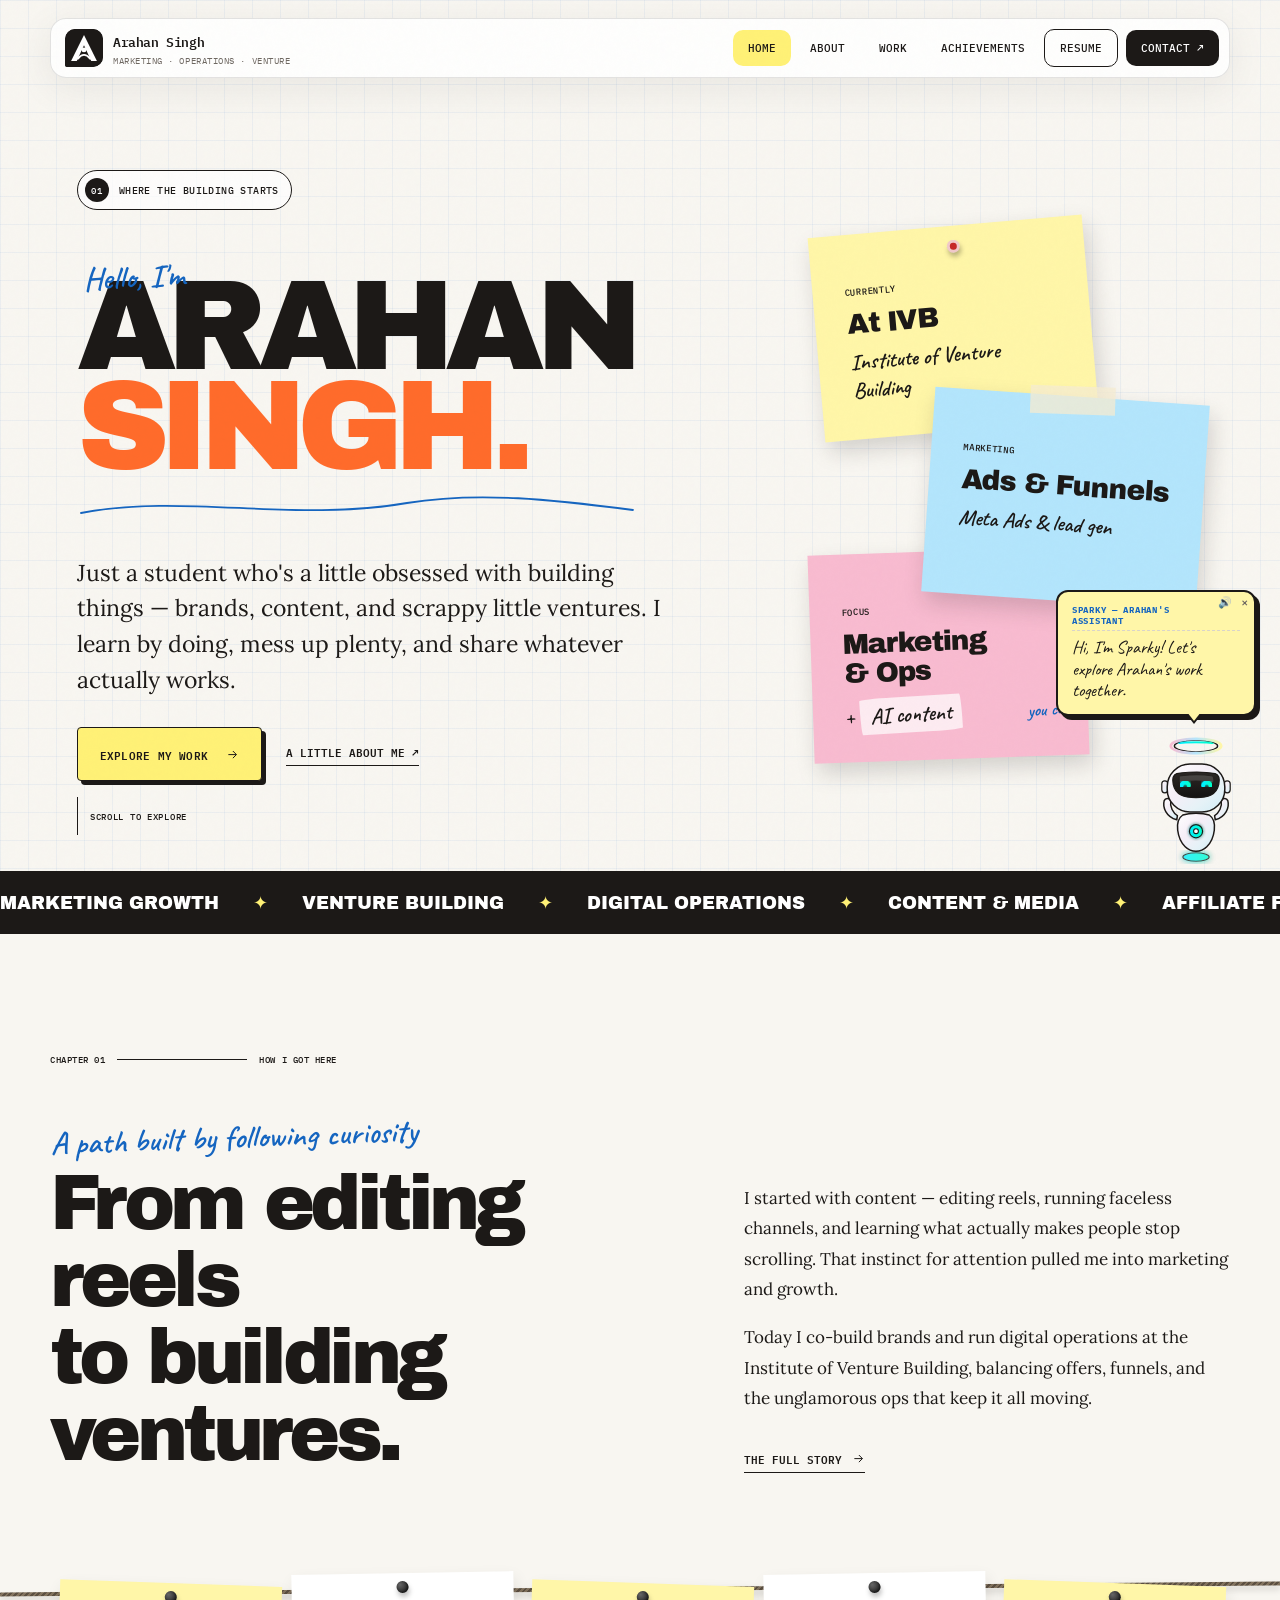
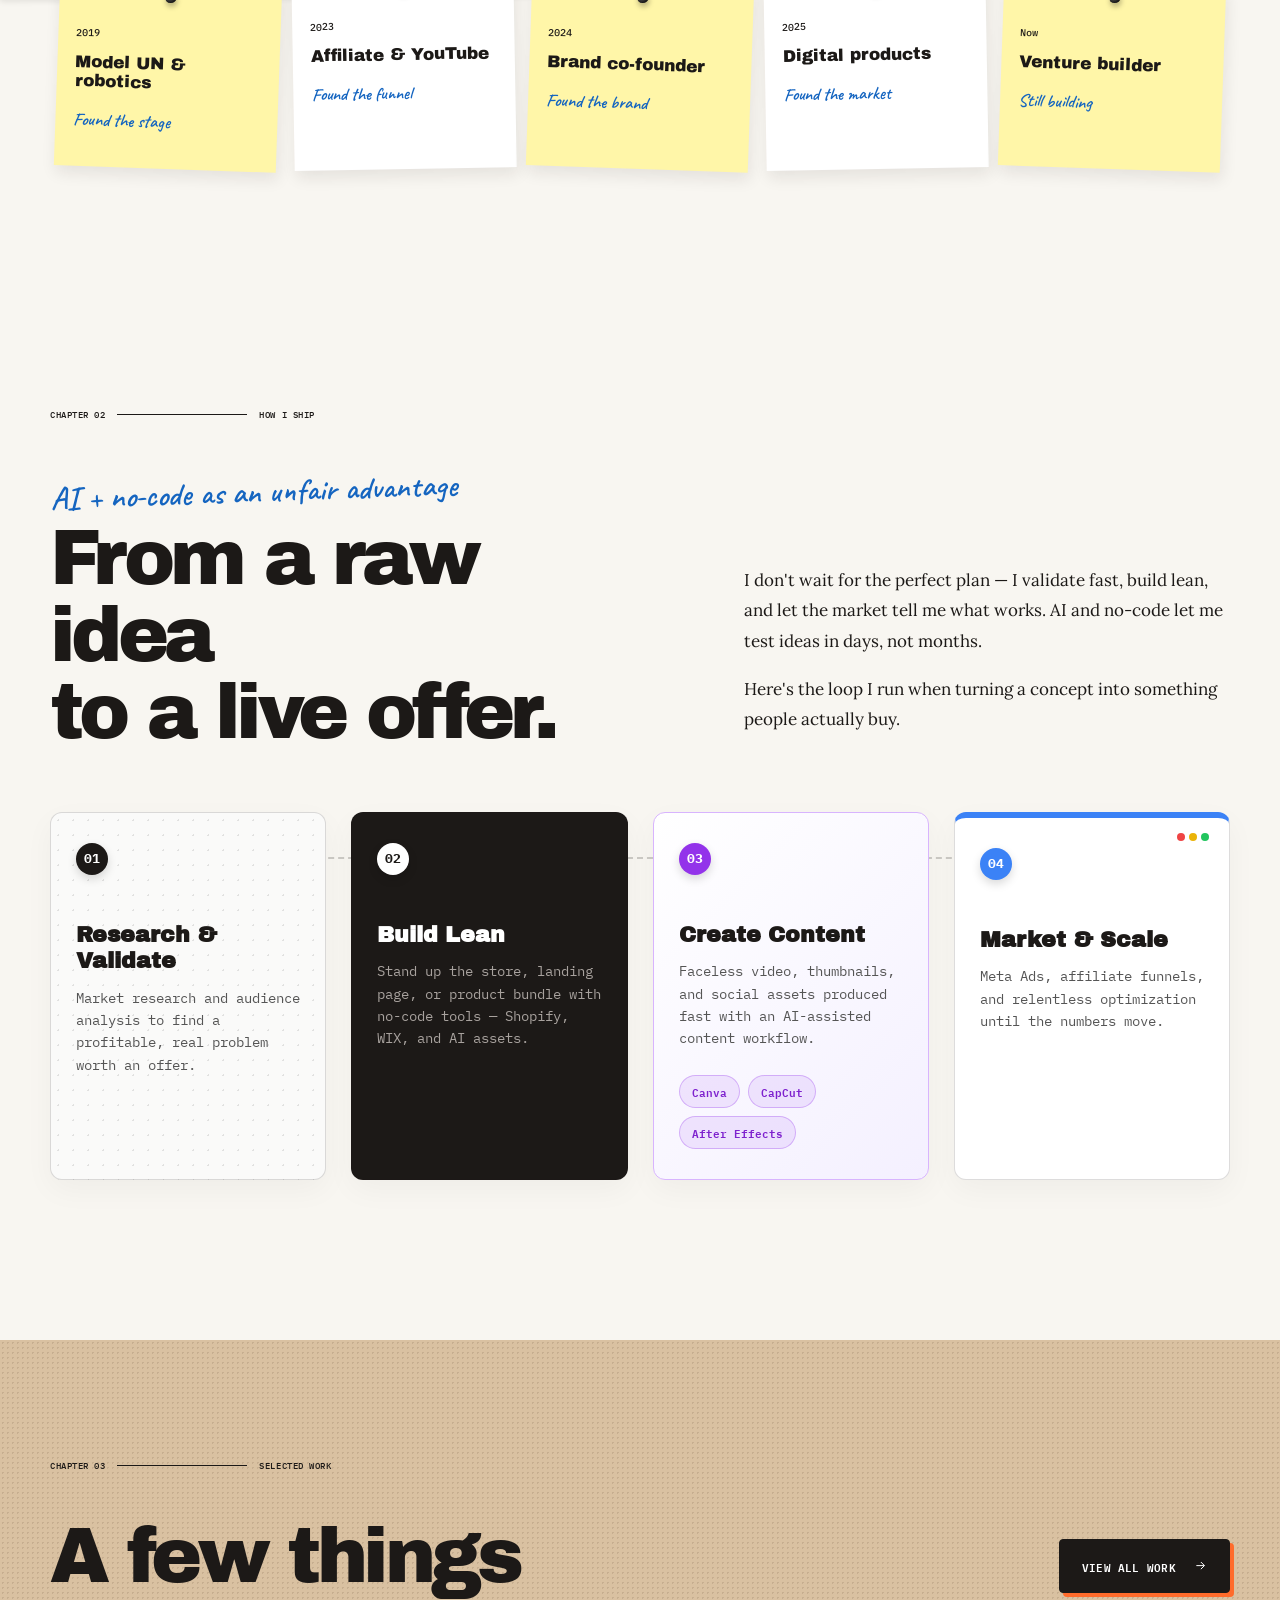
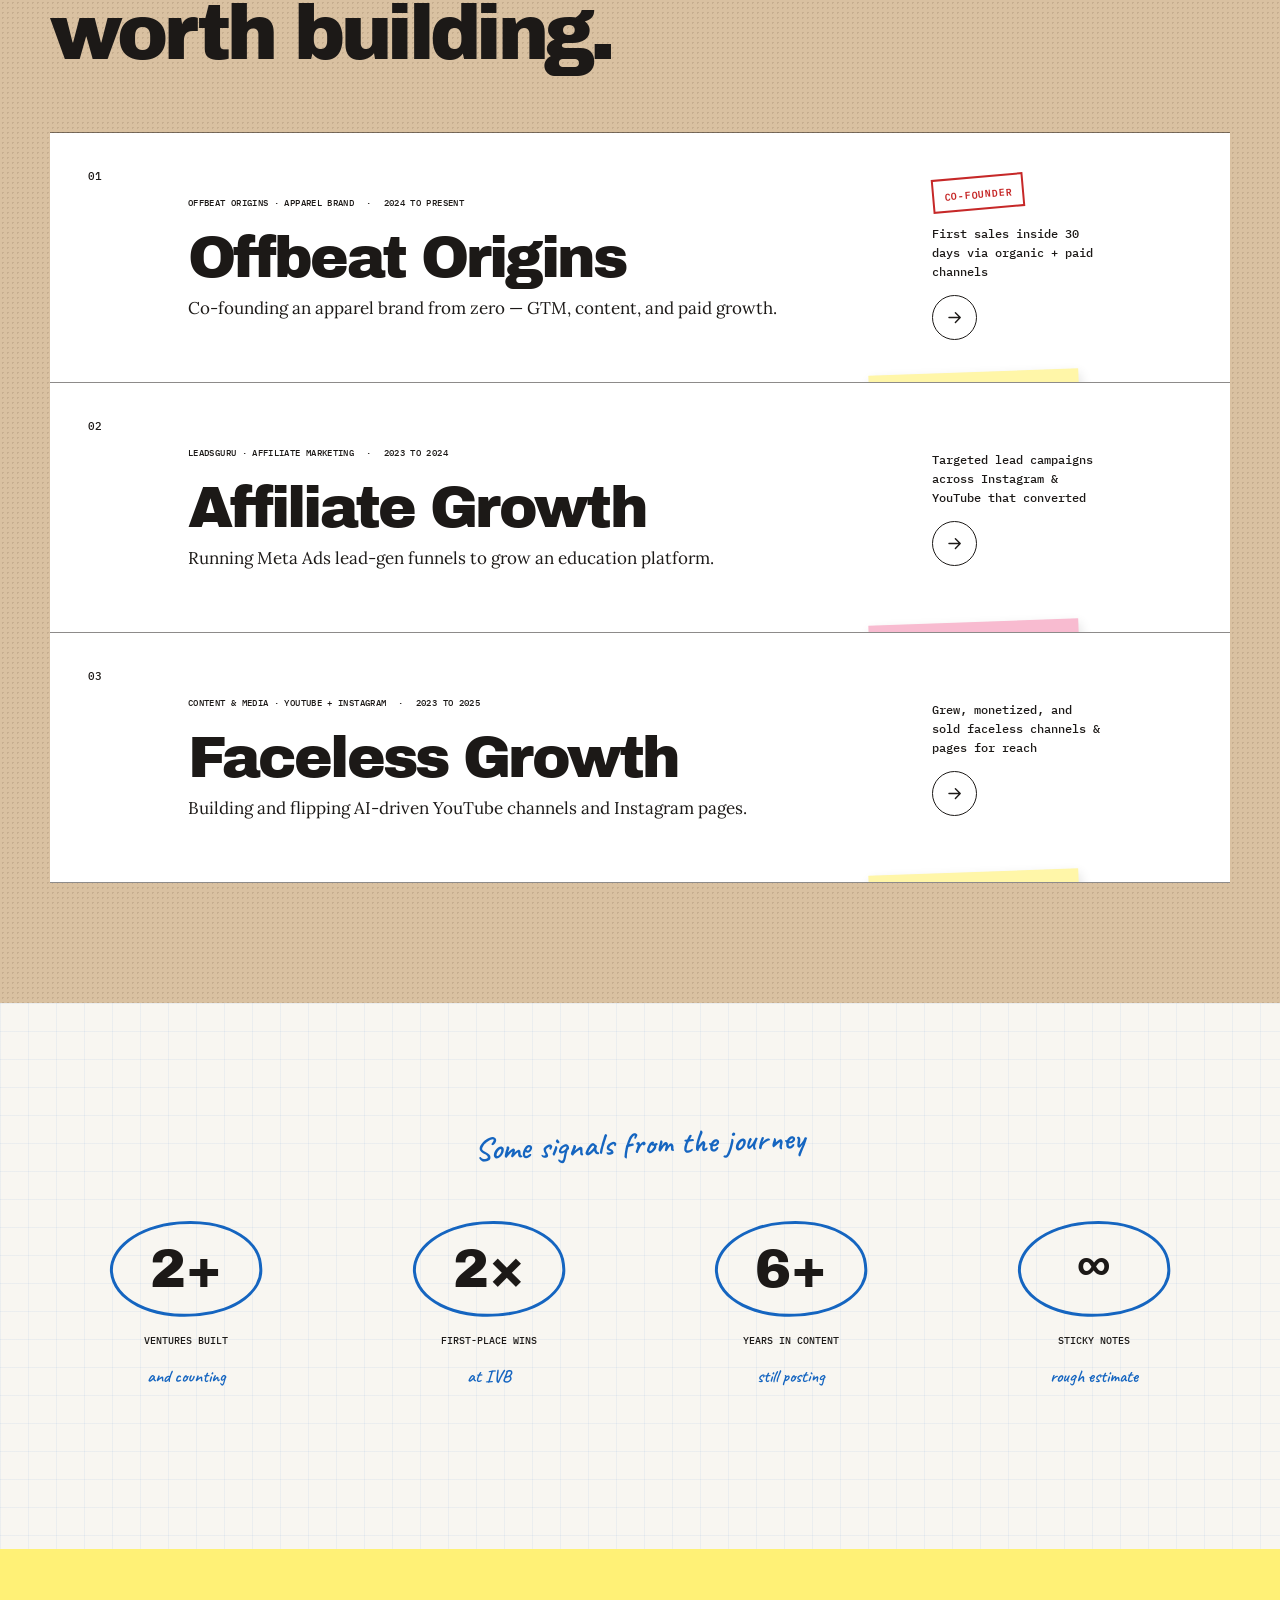
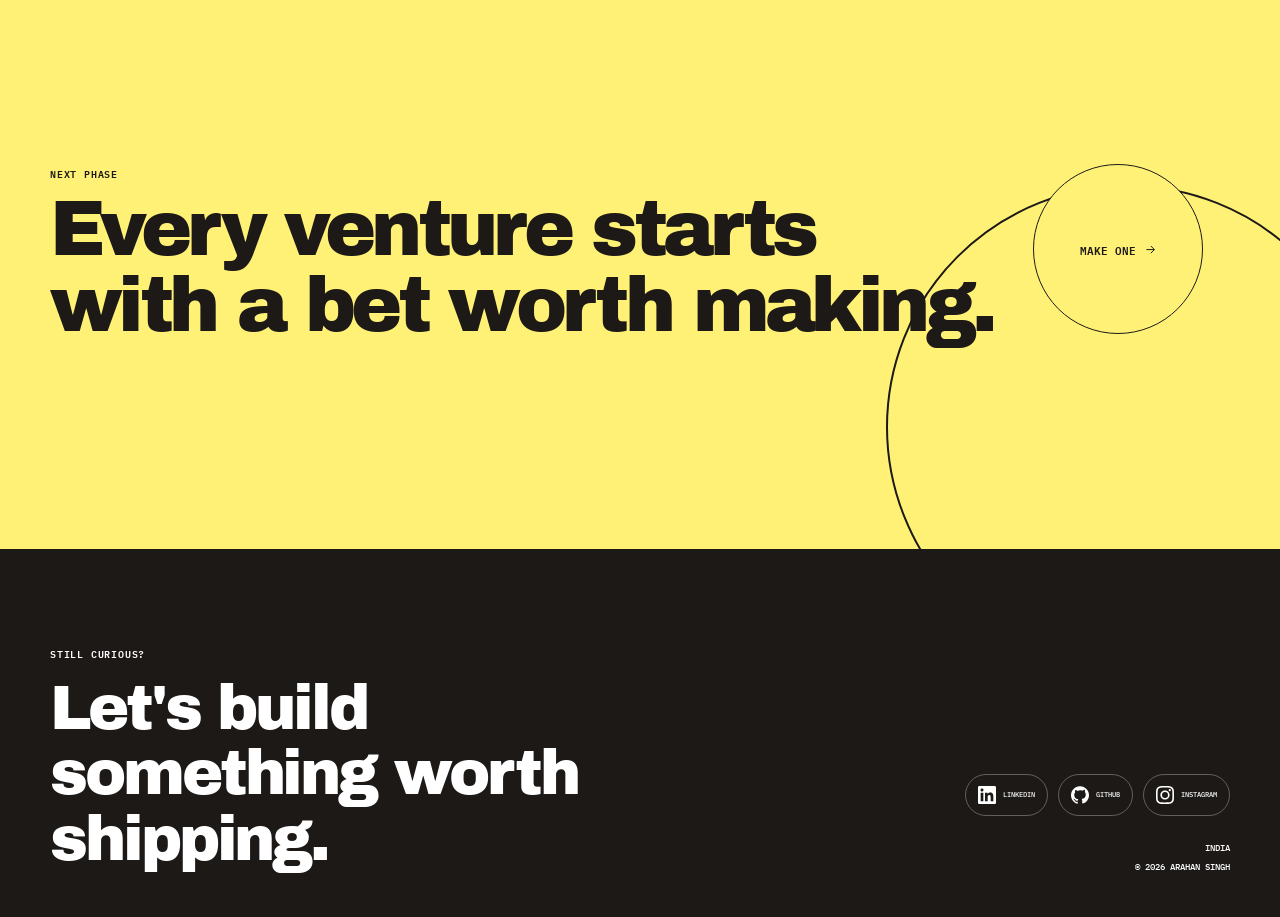
==== commit 13960154: "Update hero sticky notes: IVB + marketing focus - Yellow note: "Currently — At IVB — Institute of Ve" ====
--- a/index.html
+++ b/index.html
@@ -60,14 +60,14 @@
           <article class="sticky sticky-yellow draggable" style="--r:-5deg; --x:24%">
             <span class="pin"></span>
             <small>Currently</small>
-            <strong>Venture Builder</strong>
-            <p>@ IVB</p>
+            <strong>At IVB</strong>
+            <p>Institute of Venture Building</p>
           </article>
           <article class="sticky sticky-blue draggable" style="--r:4deg; --x:46%">
             <span class="tape"></span>
-            <small>Building since</small>
-            <strong>2023</strong>
-            <p>brands &amp; funnels</p>
+            <small>Marketing</small>
+            <strong>Ads &amp; Funnels</strong>
+            <p>Meta Ads &amp; lead gen</p>
           </article>
           <article class="sticky sticky-pink draggable" style="--r:-2deg; --x:23%">
             <span class="pin"></span>
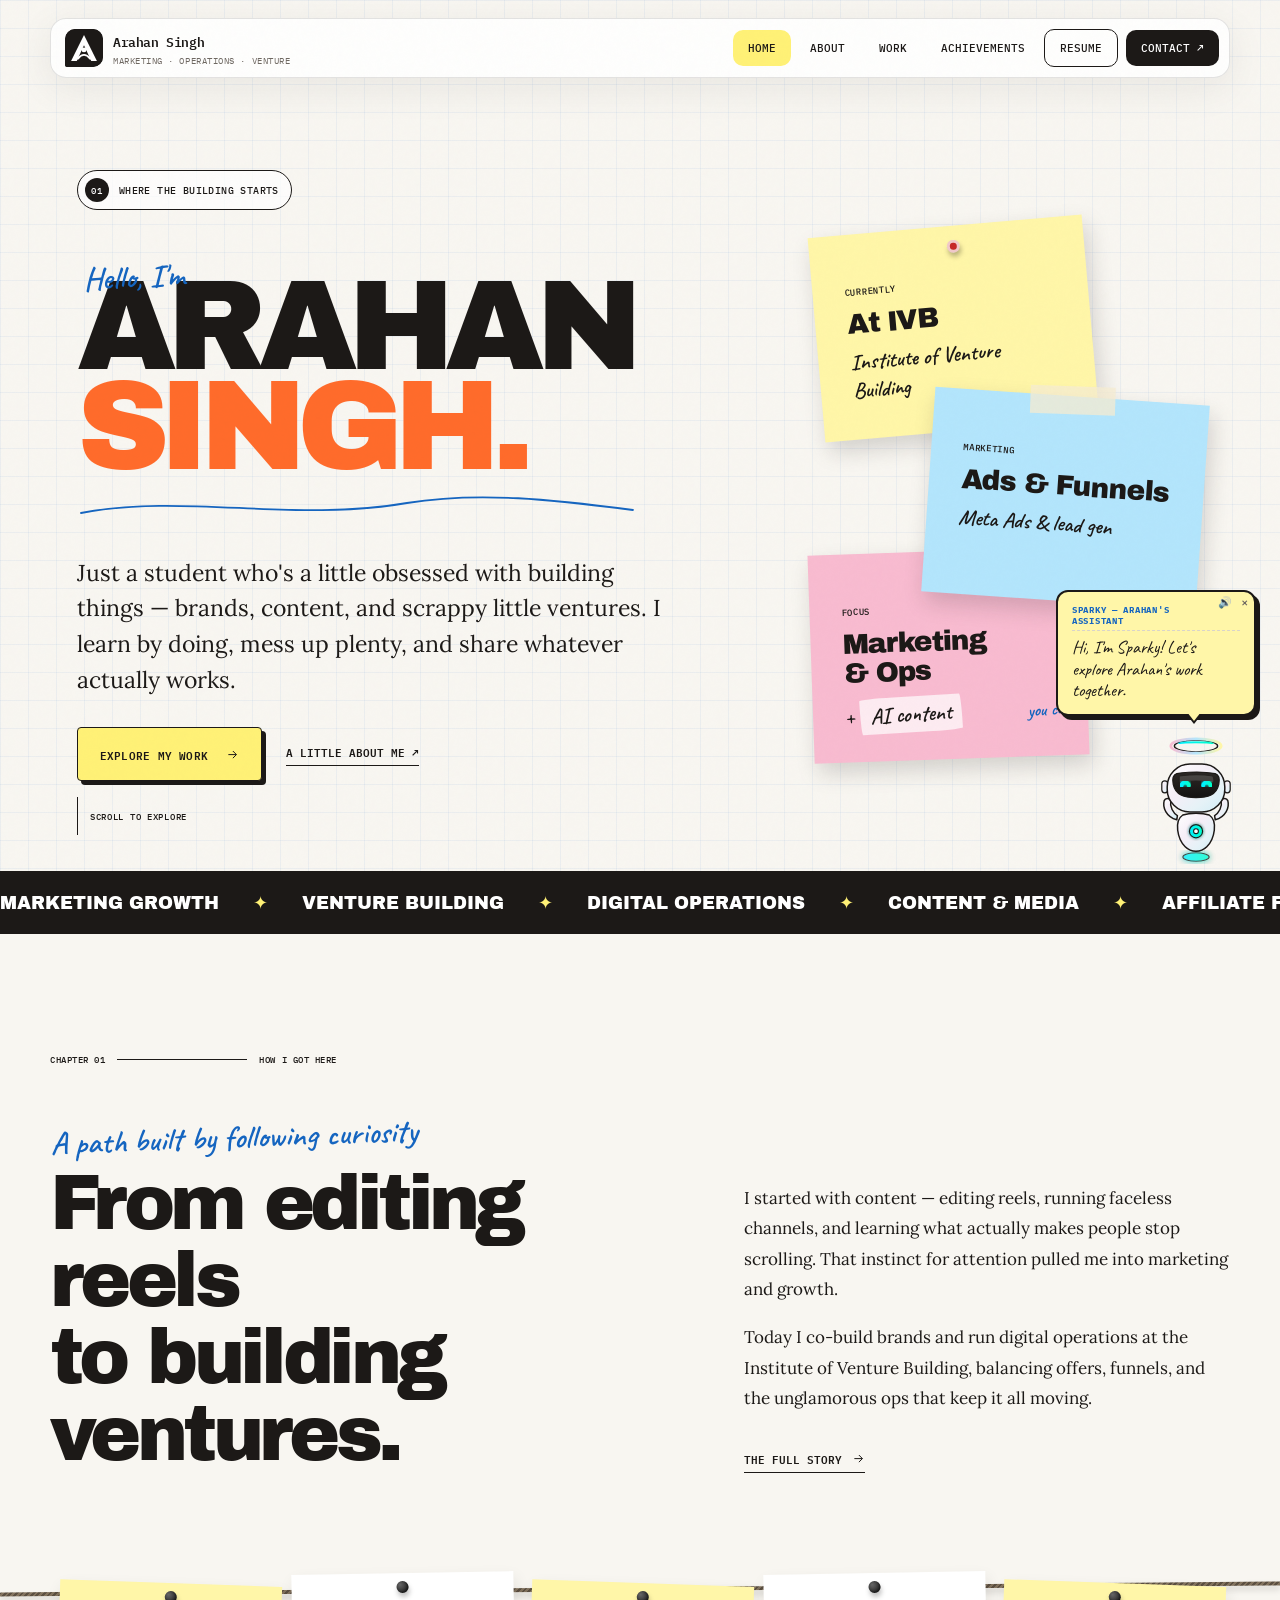
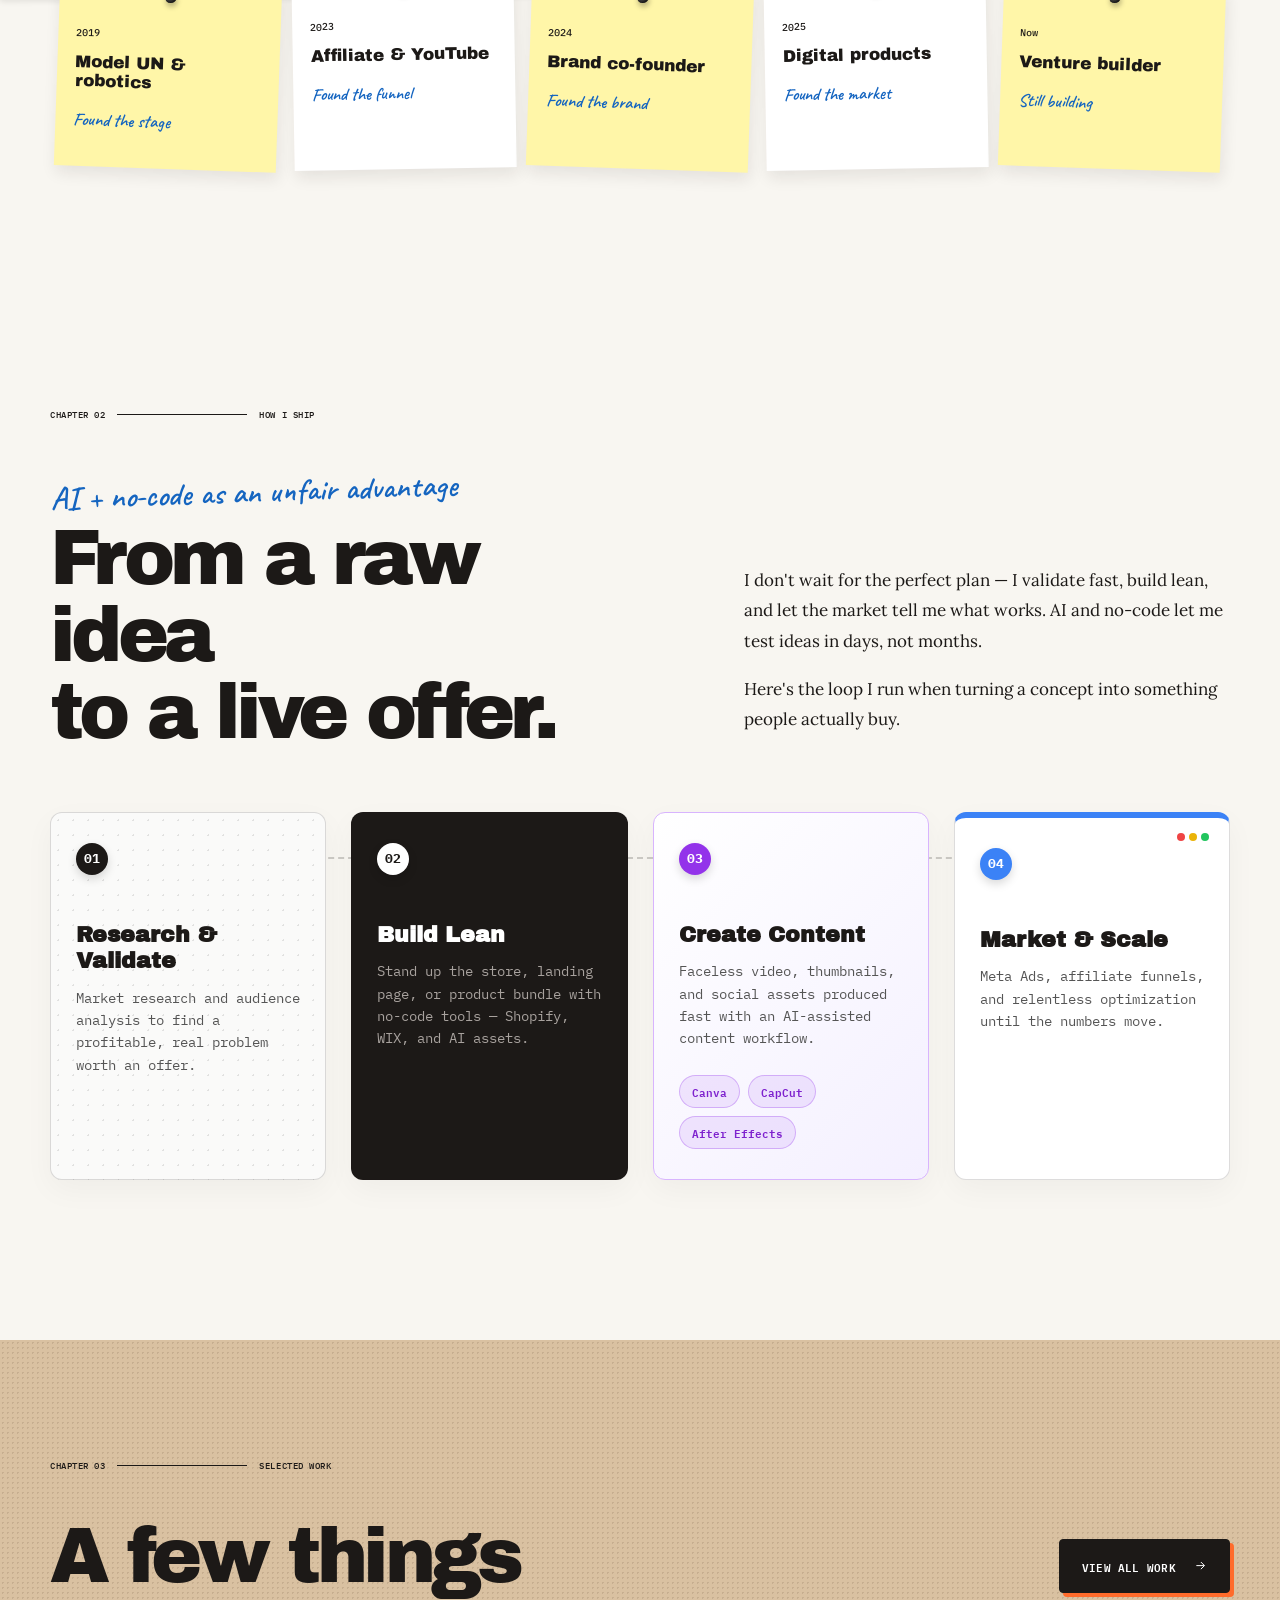
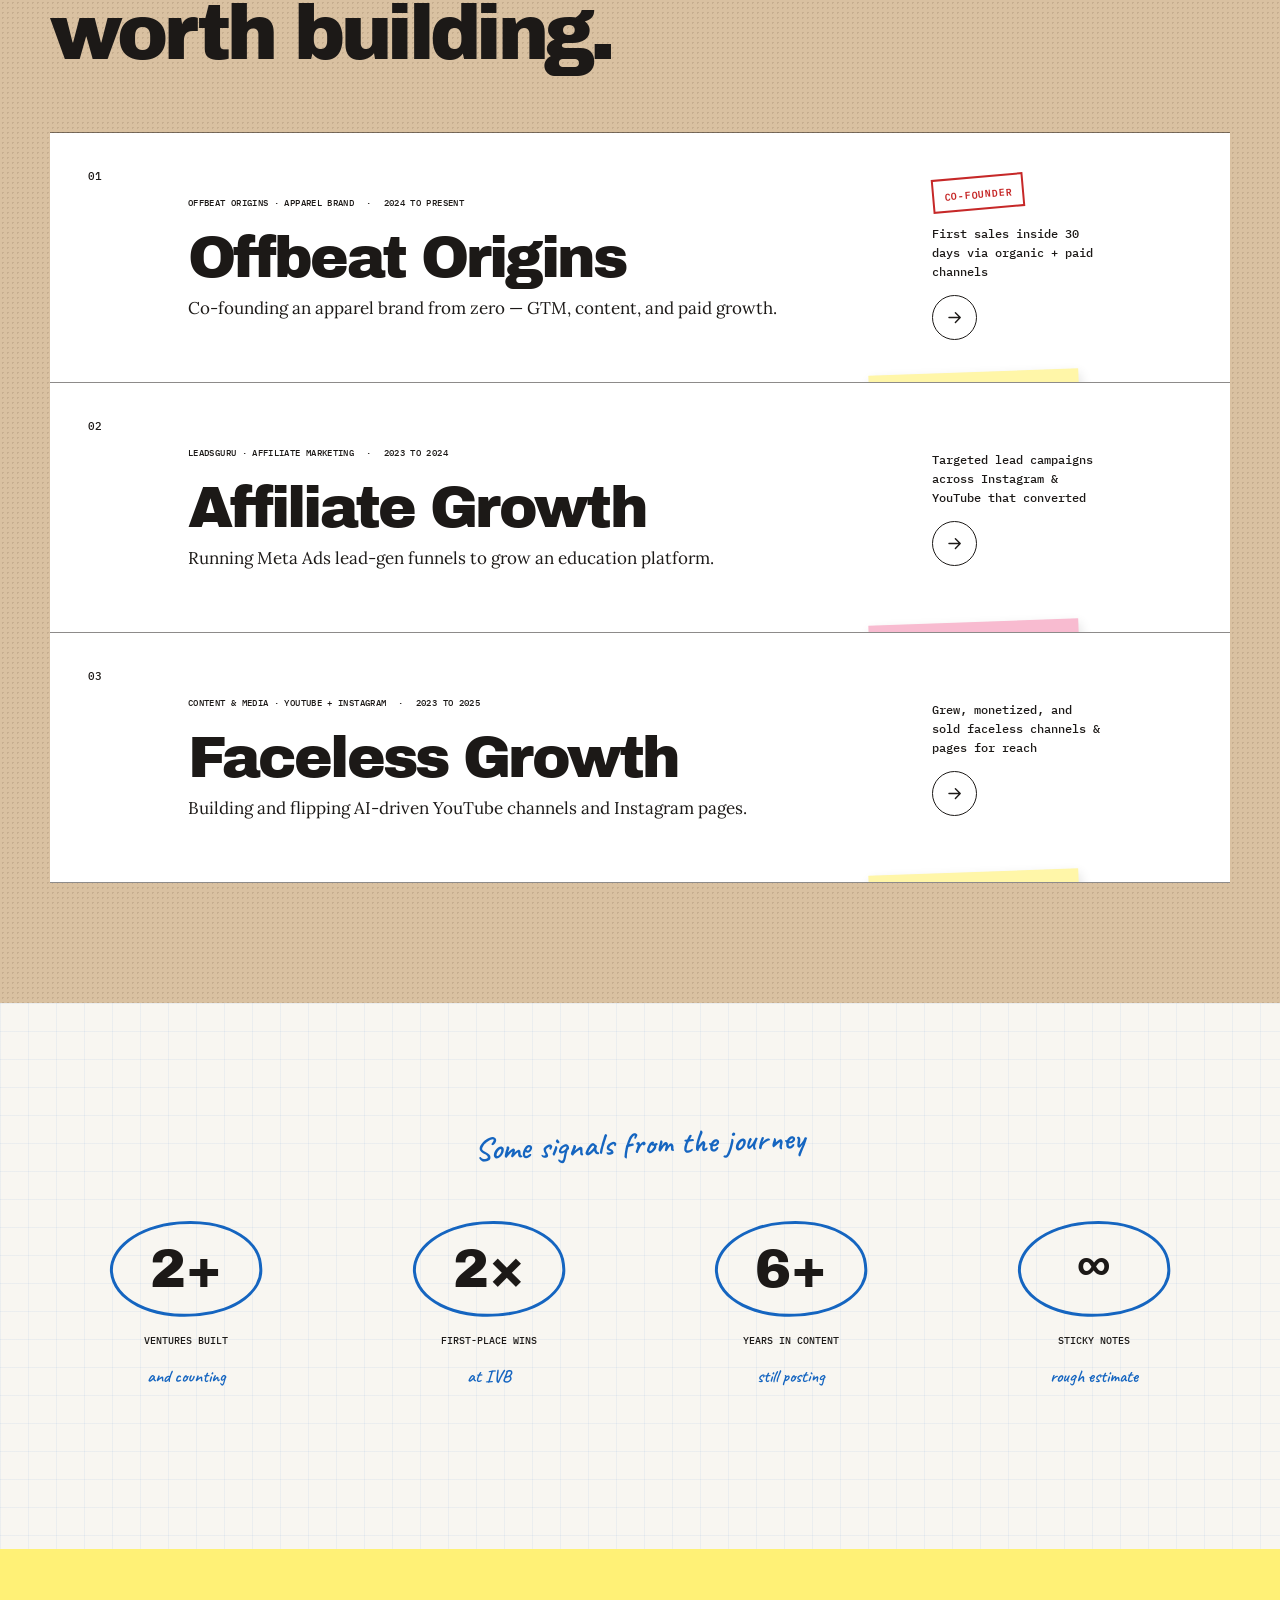
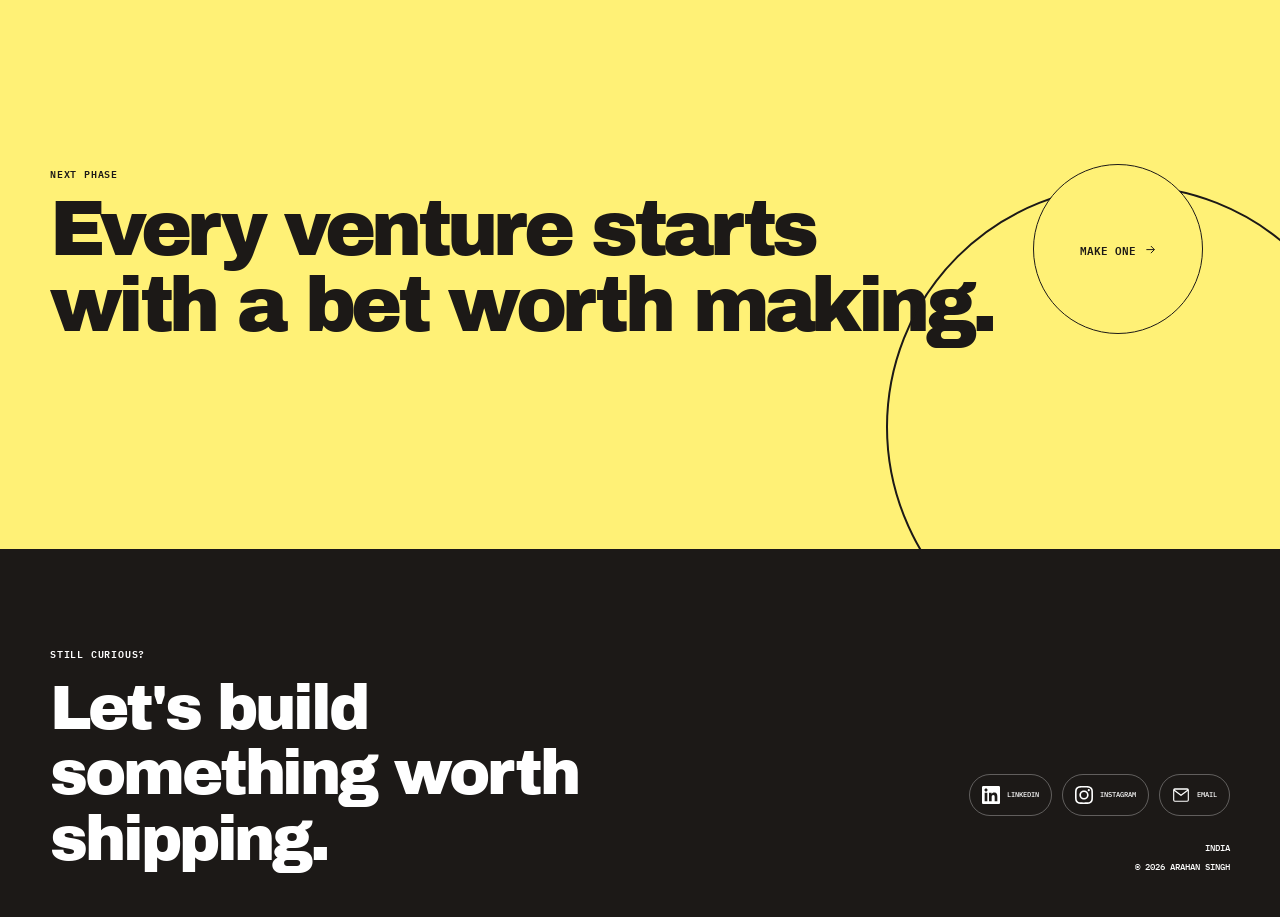
==== commit 45efaa91: "Wire in real contact links and make the brief form send - Add real Email, Phone, LinkedIn, and Insta" ====
--- a/index.html
+++ b/index.html
@@ -241,18 +241,17 @@
     </div>
     <div class="footer-meta">
       <nav class="footer-socials" aria-label="Social links">
-        <!-- TODO: replace href="#" with real profile URLs -->
-        <a href="#" data-social="linkedin" aria-label="LinkedIn">
+        <a href="https://www.linkedin.com/in/arahansingh" target="_blank" rel="noreferrer" aria-label="LinkedIn, opens in a new tab">
           <svg viewBox="0 0 24 24" aria-hidden="true"><path d="M20.447 20.452h-3.554v-5.569c0-1.328-.027-3.037-1.852-3.037-1.853 0-2.136 1.445-2.136 2.939v5.667H9.351V9h3.414v1.561h.046c.477-.9 1.637-1.85 3.37-1.85 3.601 0 4.267 2.37 4.267 5.455v6.286zM5.337 7.433c-1.144 0-2.063-.926-2.063-2.065 0-1.138.92-2.063 2.063-2.063 1.14 0 2.064.925 2.064 2.063 0 1.139-.925 2.065-2.064 2.065zm1.782 13.019H3.555V9h3.564v11.452zM22.225 0H1.771C.792 0 0 .774 0 1.729v20.542C0 23.227.792 24 1.771 24h20.451C23.2 24 24 23.227 24 22.271V1.729C24 .774 23.2 0 22.222 0h.003z"></path></svg>
           <span>LinkedIn</span>
         </a>
-        <a href="#" data-social="github" aria-label="GitHub">
-          <svg viewBox="0 0 24 24" aria-hidden="true"><path d="M12 .297c-6.63 0-12 5.373-12 12 0 5.303 3.438 9.8 8.205 11.385.6.113.82-.258.82-.577 0-.285-.01-1.04-.015-2.04-3.338.724-4.042-1.61-4.042-1.61-.546-1.387-1.333-1.756-1.333-1.756-1.089-.745.083-.729.083-.729 1.205.084 1.839 1.237 1.839 1.237 1.07 1.834 2.807 1.304 3.492.997.107-.775.418-1.305.762-1.604-2.665-.305-5.467-1.334-5.467-5.931 0-1.311.469-2.381 1.236-3.221-.124-.303-.535-1.524.117-3.176 0 0 1.008-.322 3.301 1.23A11.509 11.509 0 0 1 12 5.803c1.02.005 2.047.138 3.006.404 2.291-1.552 3.297-1.23 3.297-1.23.653 1.653.242 2.874.118 3.176.77.84 1.235 1.911 1.235 3.221 0 4.609-2.807 5.624-5.479 5.921.43.372.823 1.102.823 2.222 0 1.606-.014 2.898-.014 3.293 0 .322.216.694.825.576C20.565 22.092 24 17.592 24 12.297c0-6.627-5.373-12-12-12"></path></svg>
-          <span>GitHub</span>
-        </a>
-        <a href="#" data-social="instagram" aria-label="Instagram">
+        <a href="https://www.instagram.com/arahxan/" target="_blank" rel="noreferrer" aria-label="Instagram, opens in a new tab">
           <svg viewBox="0 0 24 24" aria-hidden="true"><path d="M7.03.084C5.753.144 4.881.348 4.119.647c-.789.308-1.458.72-2.123 1.388C1.331 2.703.921 3.372.616 4.162.321 4.926.121 5.798.065 7.076c-.056 1.278-.069 1.688-.063 4.947.006 3.259.021 3.667.083 4.947.061 1.277.264 2.148.563 2.911.308.789.72 1.457 1.388 2.123.668.665 1.337 1.074 2.129 1.38.763.295 1.636.496 2.913.552 1.277.056 1.688.069 4.946.063 3.258-.006 3.668-.021 4.948-.081 1.28-.061 2.147-.265 2.91-.564.789-.308 1.458-.72 2.123-1.388.665-.668 1.074-1.338 1.379-2.128.296-.764.497-1.636.552-2.913.056-1.281.069-1.69.063-4.948-.006-3.258-.021-3.667-.082-4.946-.061-1.28-.264-2.149-.563-2.912-.308-.789-.72-1.457-1.388-2.123C21.298 1.33 20.628.921 19.838.617 19.074.321 18.202.12 16.924.065 15.647.009 15.236-.005 11.977.001 8.718.008 8.31.022 7.03.084m.14 21.693c-1.17-.051-1.805-.245-2.228-.408-.561-.216-.96-.477-1.382-.895-.422-.418-.681-.819-.9-1.378-.164-.423-.362-1.058-.417-2.228-.059-1.265-.072-1.644-.079-4.848-.007-3.204.005-3.583.061-4.848.05-1.169.245-1.805.408-2.228.216-.561.476-.96.895-1.382.419-.421.818-.681 1.378-.9.423-.165 1.058-.361 2.227-.417 1.266-.06 1.645-.072 4.848-.079 3.203-.007 3.584.005 4.85.061 1.169.051 1.805.244 2.228.408.561.216.96.475 1.382.895.422.419.682.818.901 1.379.165.422.362 1.056.417 2.226.06 1.266.074 1.645.08 4.848.006 3.203-.006 3.583-.061 4.848-.051 1.17-.245 1.806-.408 2.229-.216.56-.476.96-.895 1.381-.419.422-.818.682-1.378.9-.423.165-1.058.362-2.227.418-1.265.059-1.645.072-4.849.079-3.204.007-3.582-.006-4.848-.061M16.953 5.586a1.44 1.44 0 1 0 2.88-.004 1.44 1.44 0 0 0-2.88.004M5.839 12.012c.006 3.403 2.77 6.156 6.173 6.149 3.403-.006 6.157-2.77 6.15-6.173-.006-3.403-2.771-6.157-6.174-6.15-3.403.007-6.156 2.771-6.149 6.174M8 12.008a4 4 0 1 1 4.008 3.992A4 4 0 0 1 8 12.008"></path></svg>
           <span>Instagram</span>
+        </a>
+        <a href="mailto:arahansingh2000@gmail.com" aria-label="Email">
+          <svg viewBox="0 0 24 24" aria-hidden="true"><path d="M1.5 5.25A2.25 2.25 0 0 1 3.75 3h16.5a2.25 2.25 0 0 1 2.25 2.25v13.5A2.25 2.25 0 0 1 20.25 21H3.75a2.25 2.25 0 0 1-2.25-2.25V5.25Zm2.02-.25 8.48 6.36L20.48 5H3.52ZM21 6.66l-8.4 6.3a1 1 0 0 1-1.2 0L3 6.66V18.75c0 .41.34.75.75.75h16.5c.41 0 .75-.34.75-.75V6.66Z"></path></svg>
+          <span>Email</span>
         </a>
       </nav>
       <span>India</span>
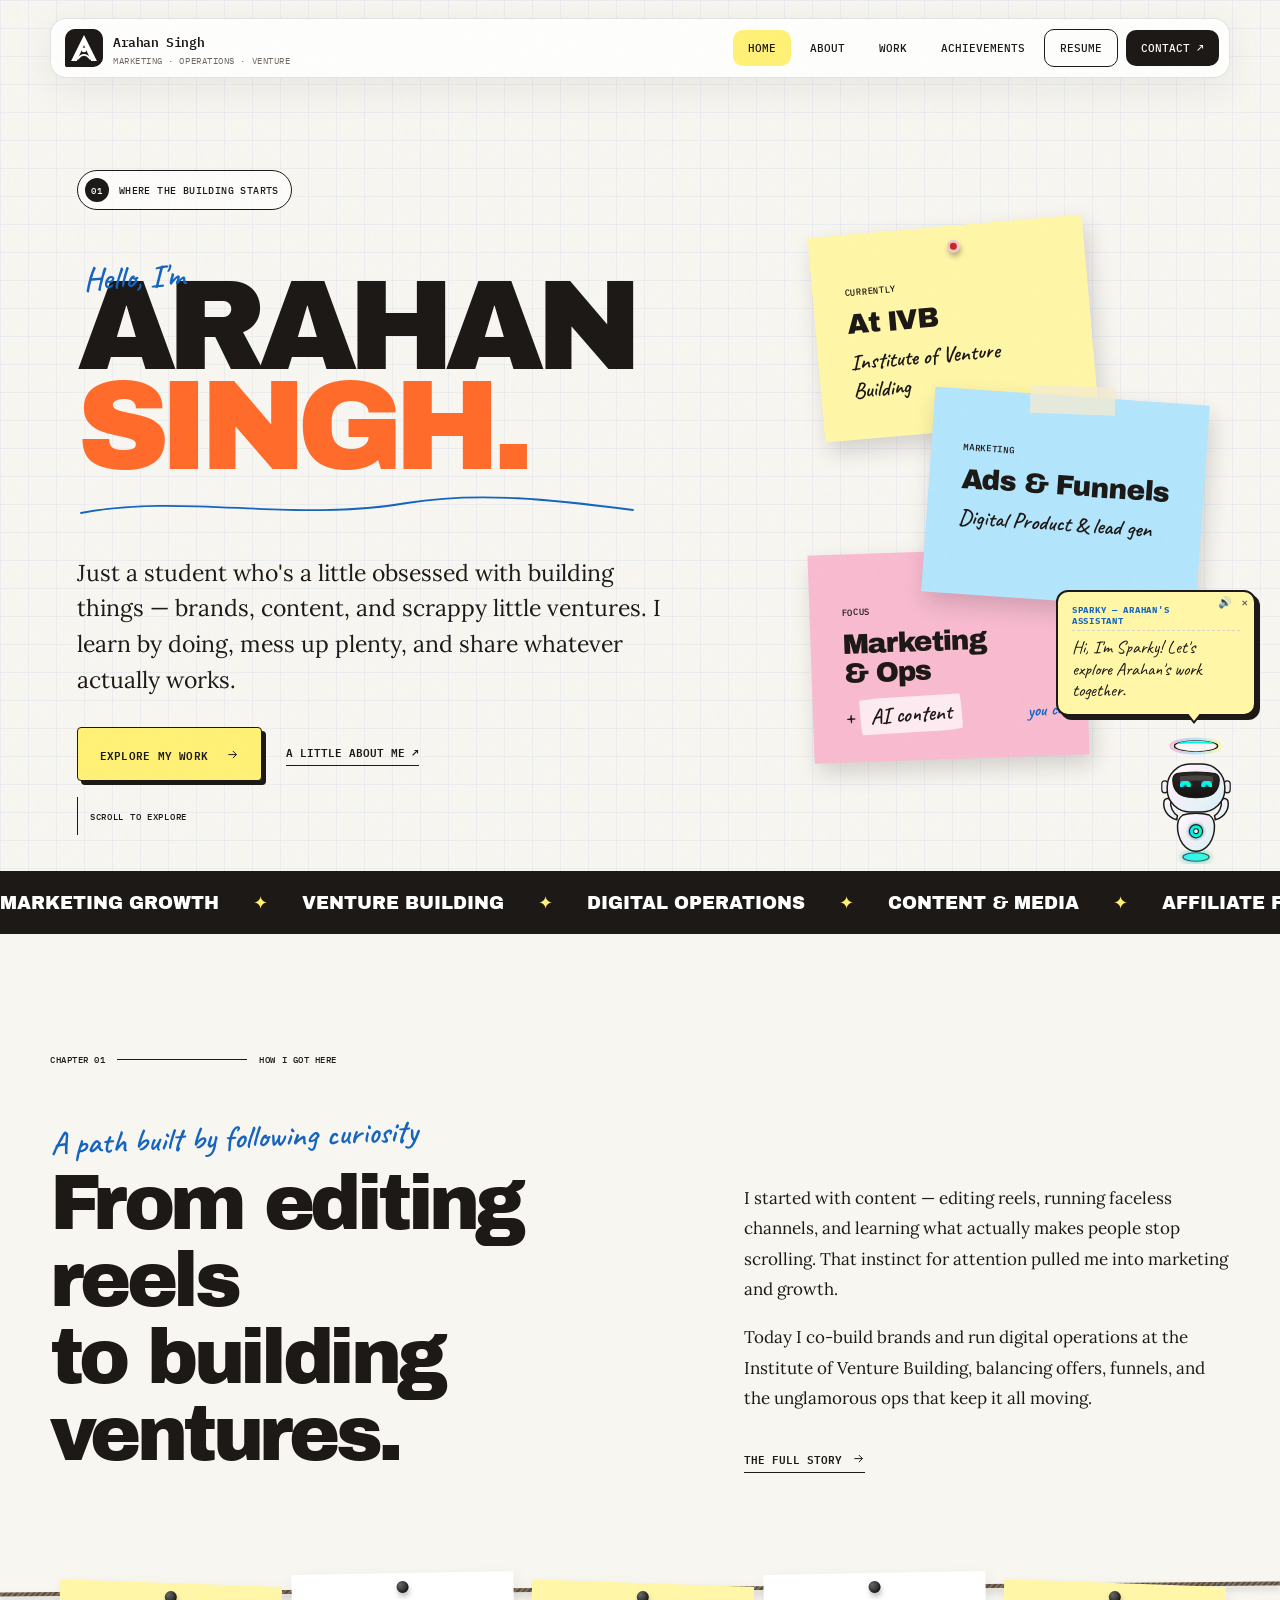
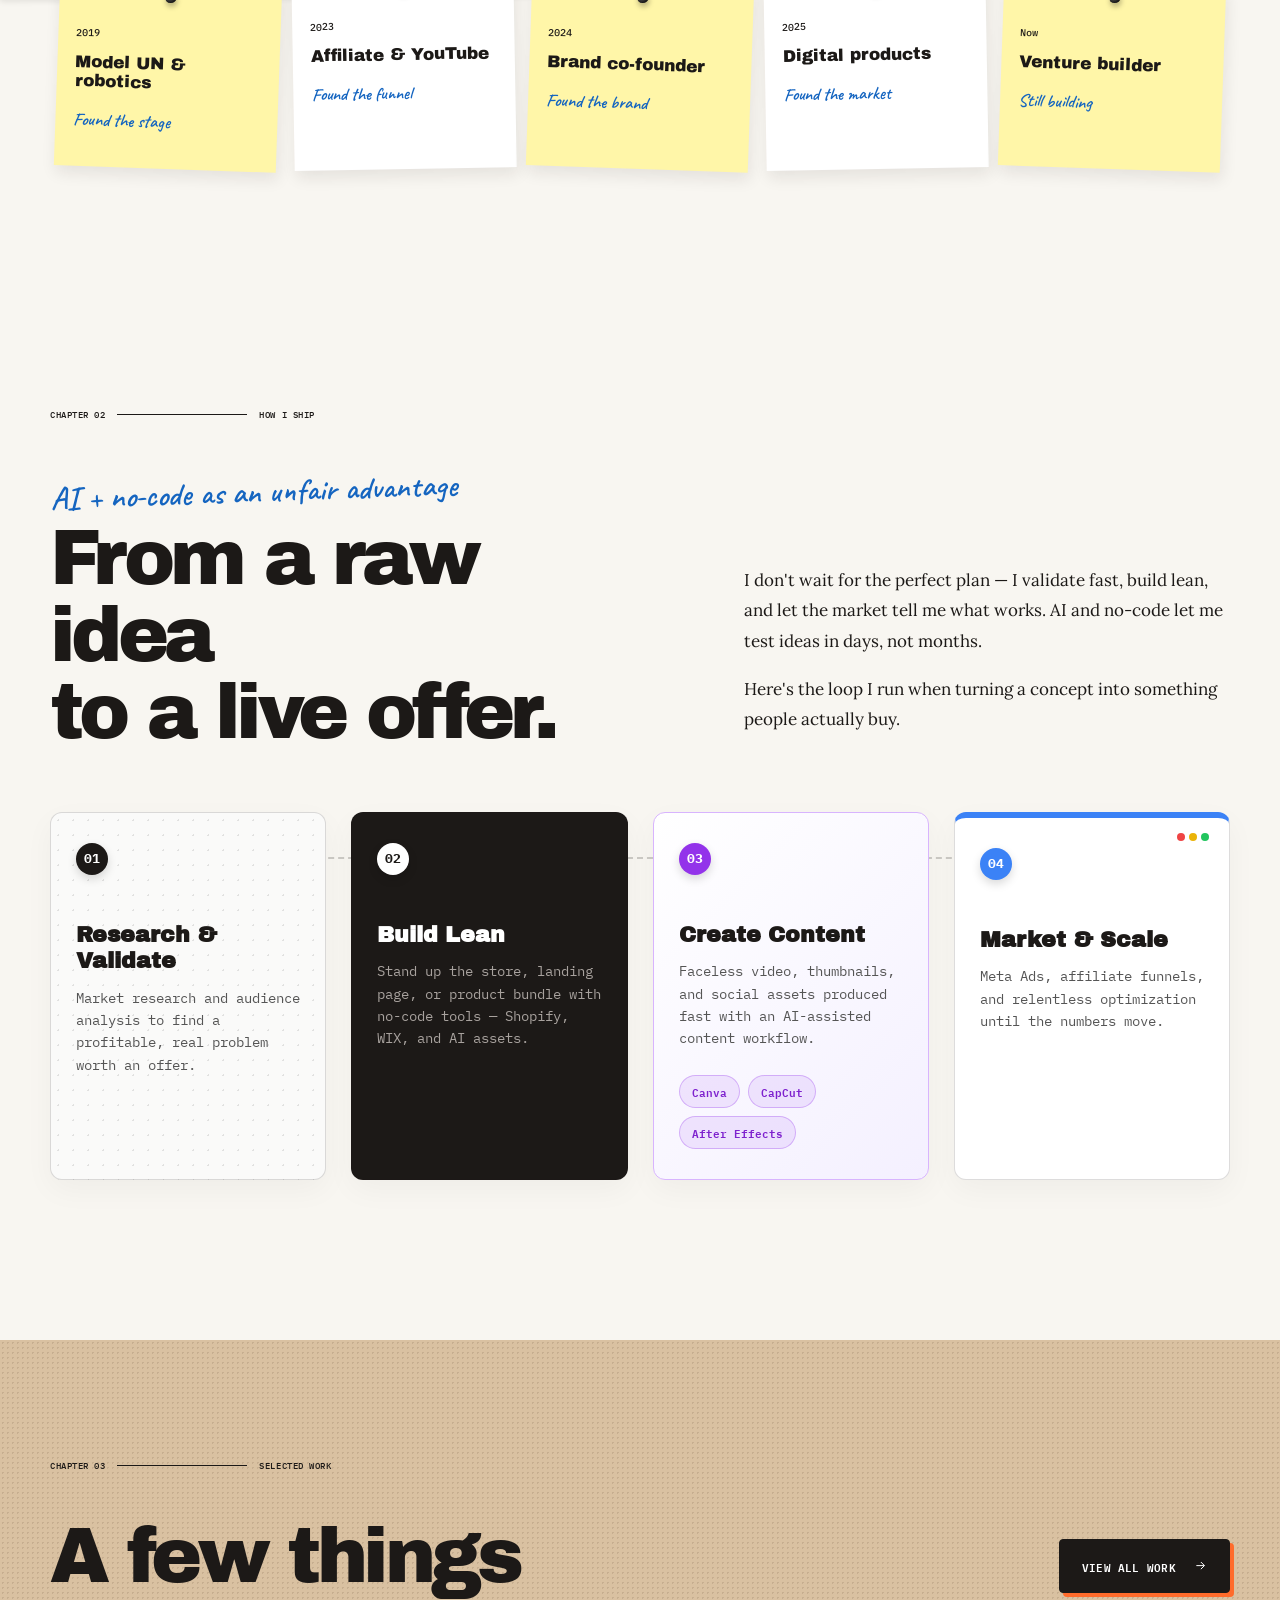
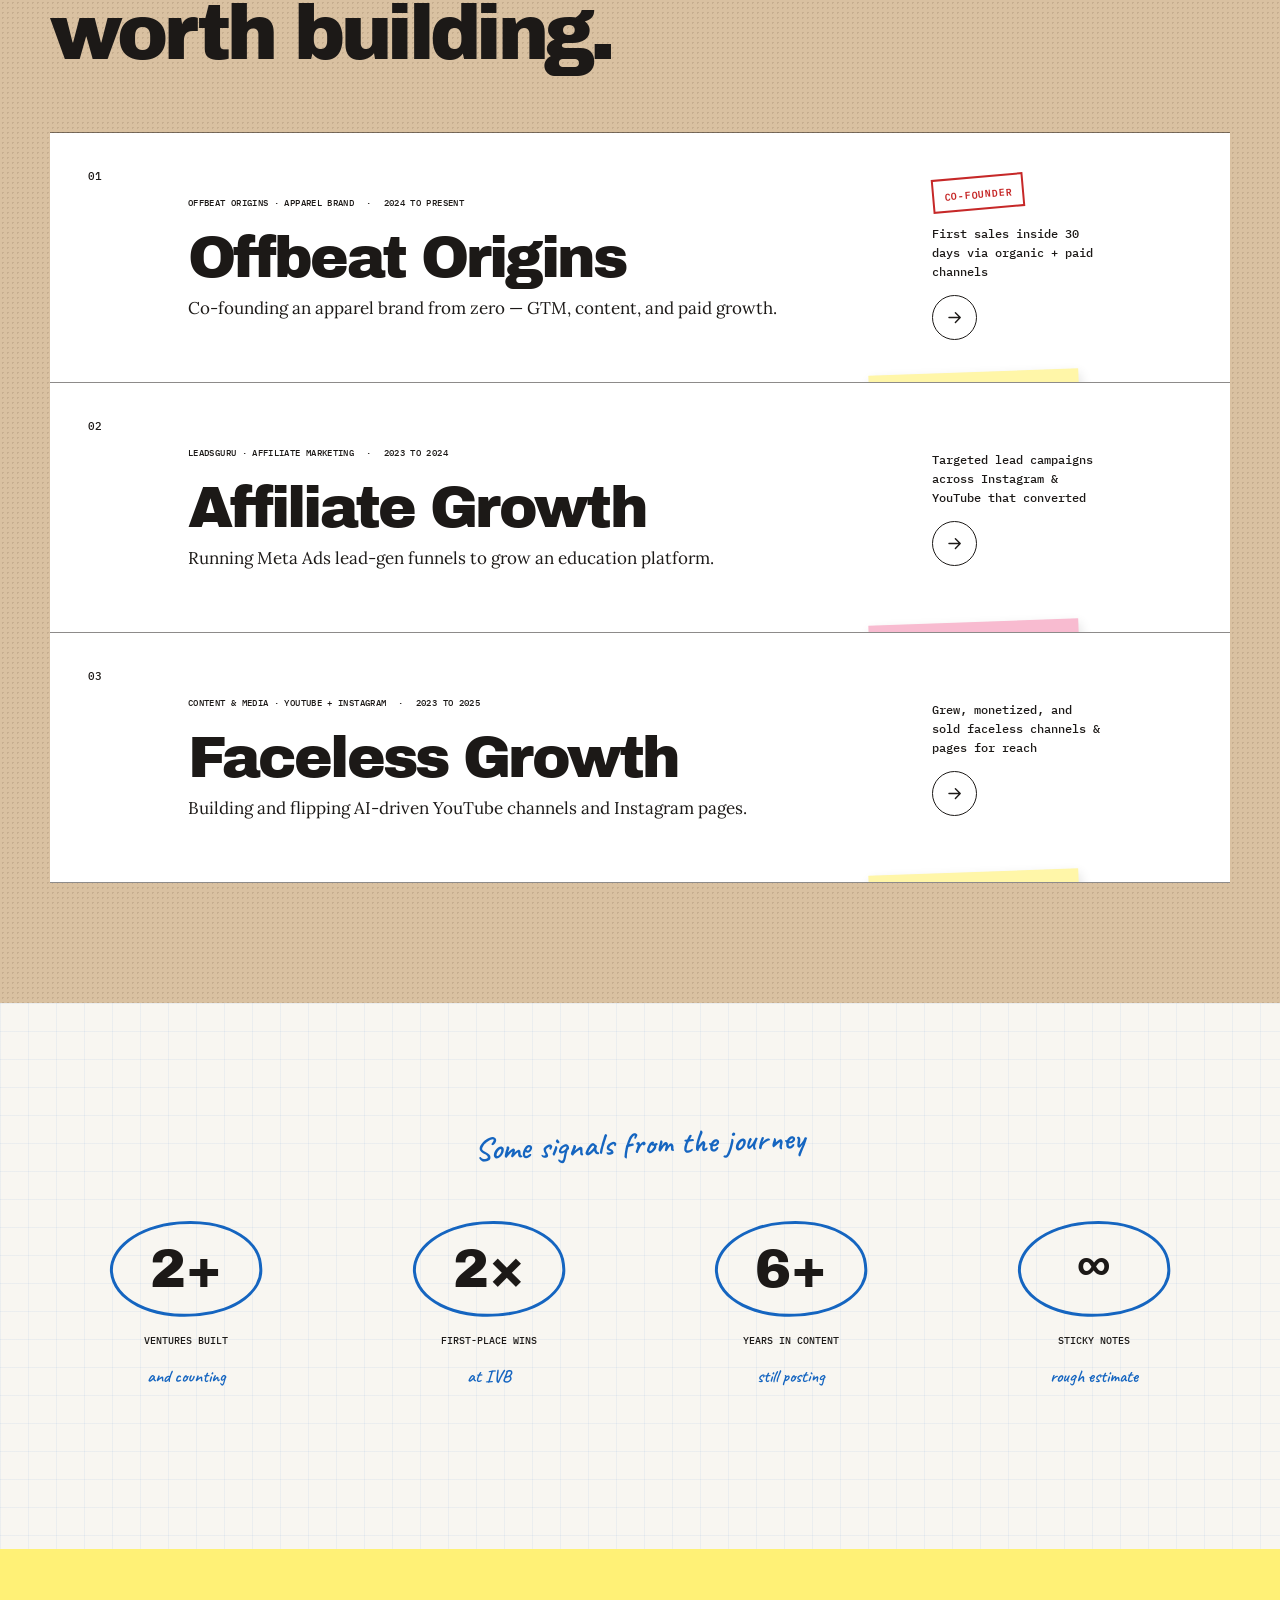
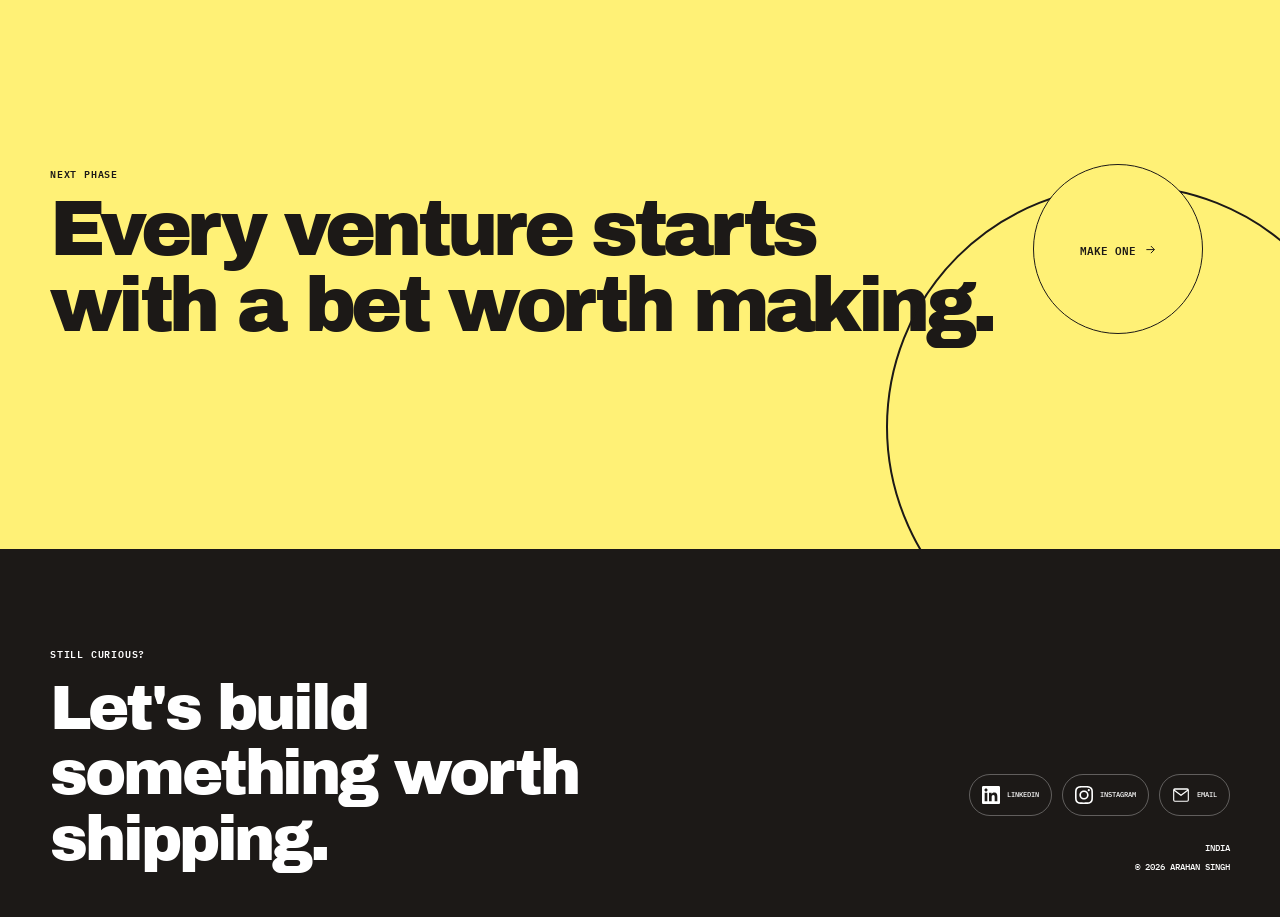
==== commit bbe49208: "Update blue sticky note copy to "Digital Product & lead gen" Co-Authored-By: Claude Fable 5 <noreply" ====
--- a/index.html
+++ b/index.html
@@ -67,7 +67,7 @@
             <span class="tape"></span>
             <small>Marketing</small>
             <strong>Ads &amp; Funnels</strong>
-            <p>Meta Ads &amp; lead gen</p>
+            <p>Digital Product &amp; lead gen</p>
           </article>
           <article class="sticky sticky-pink draggable" style="--r:-2deg; --x:23%">
             <span class="pin"></span>
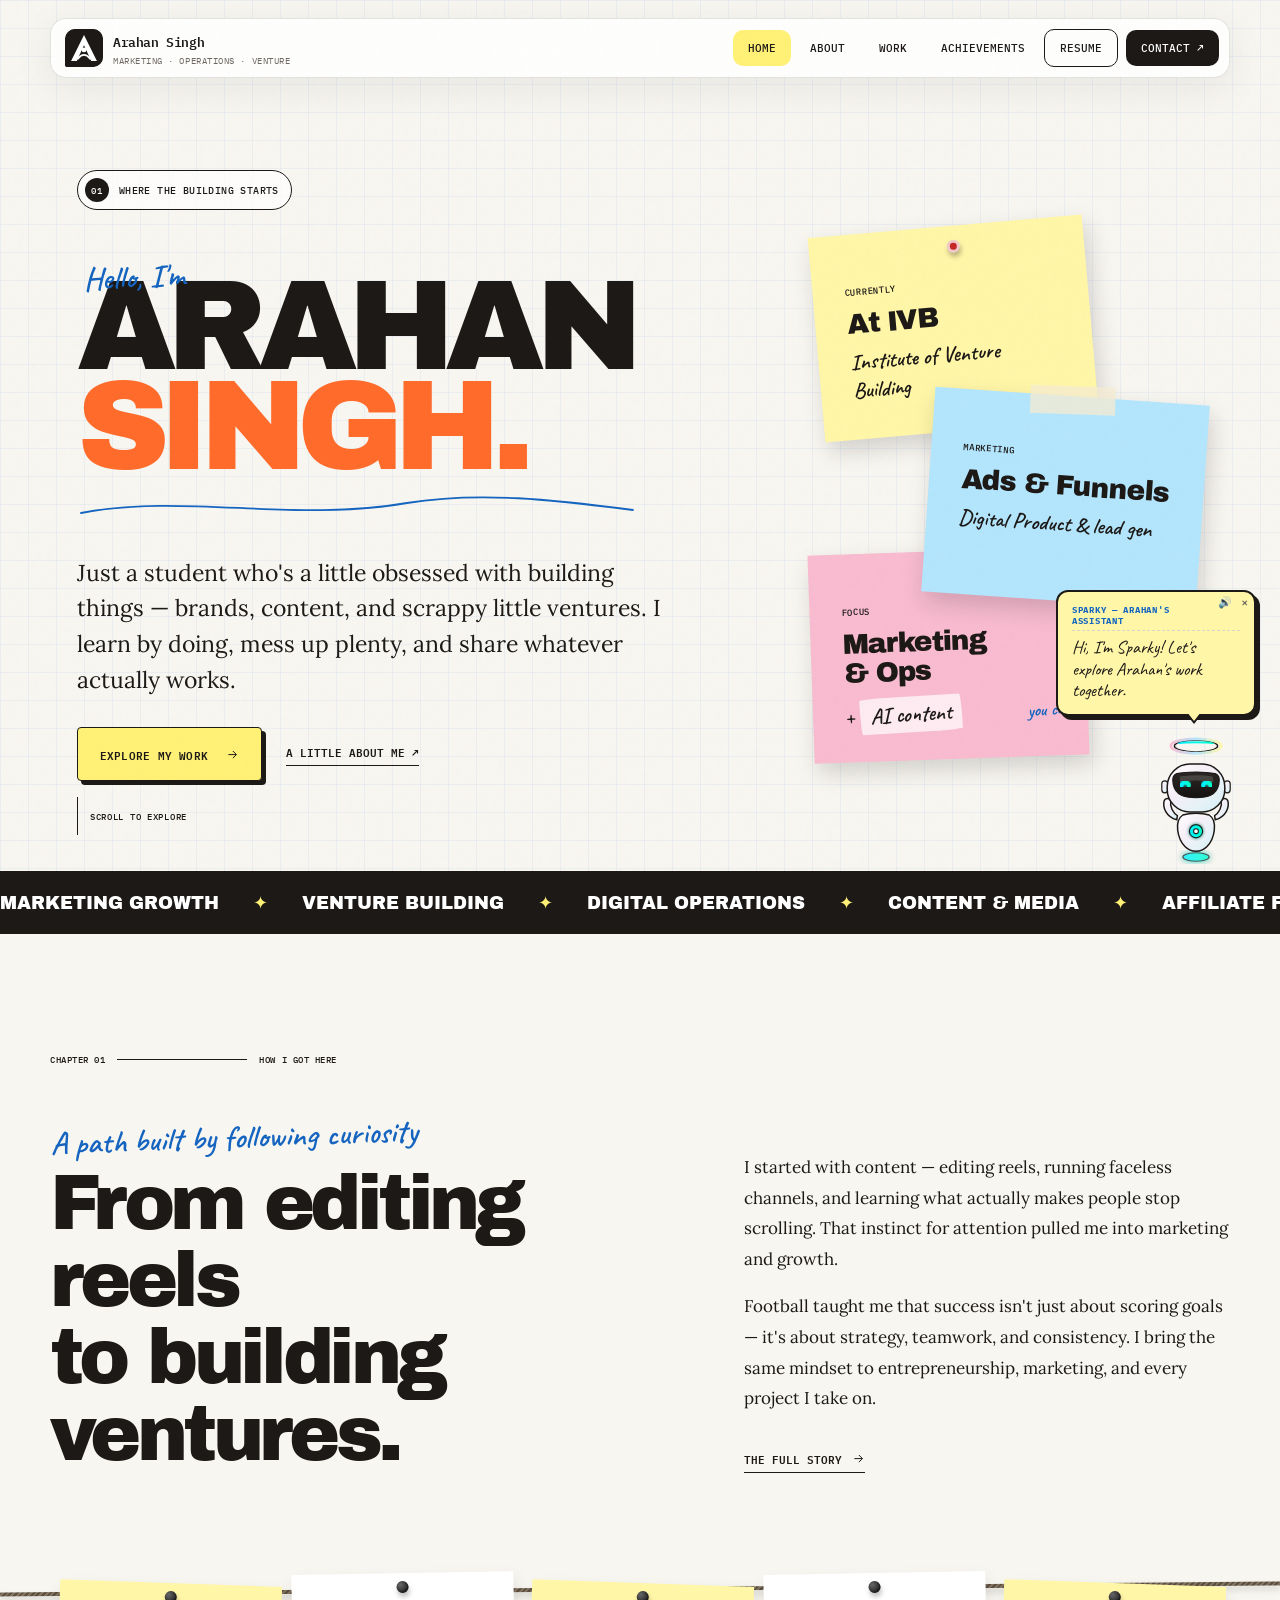
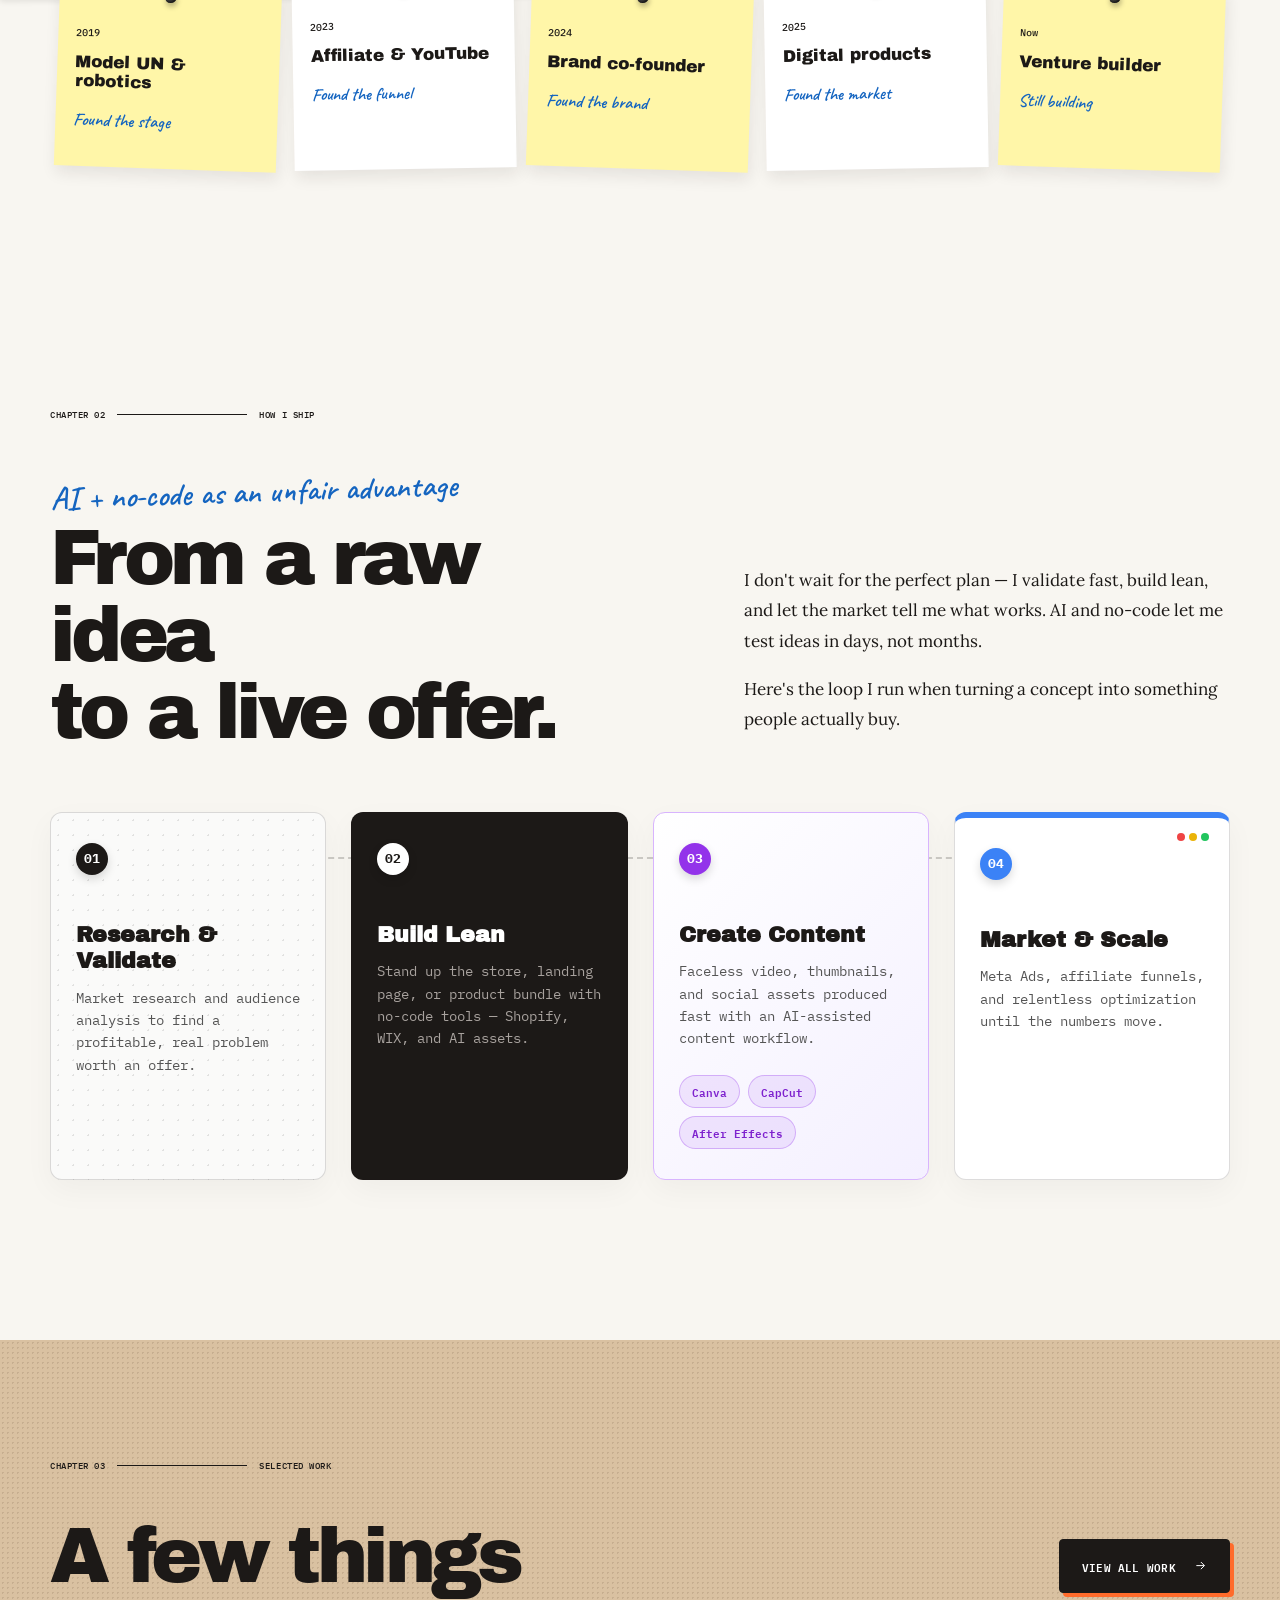
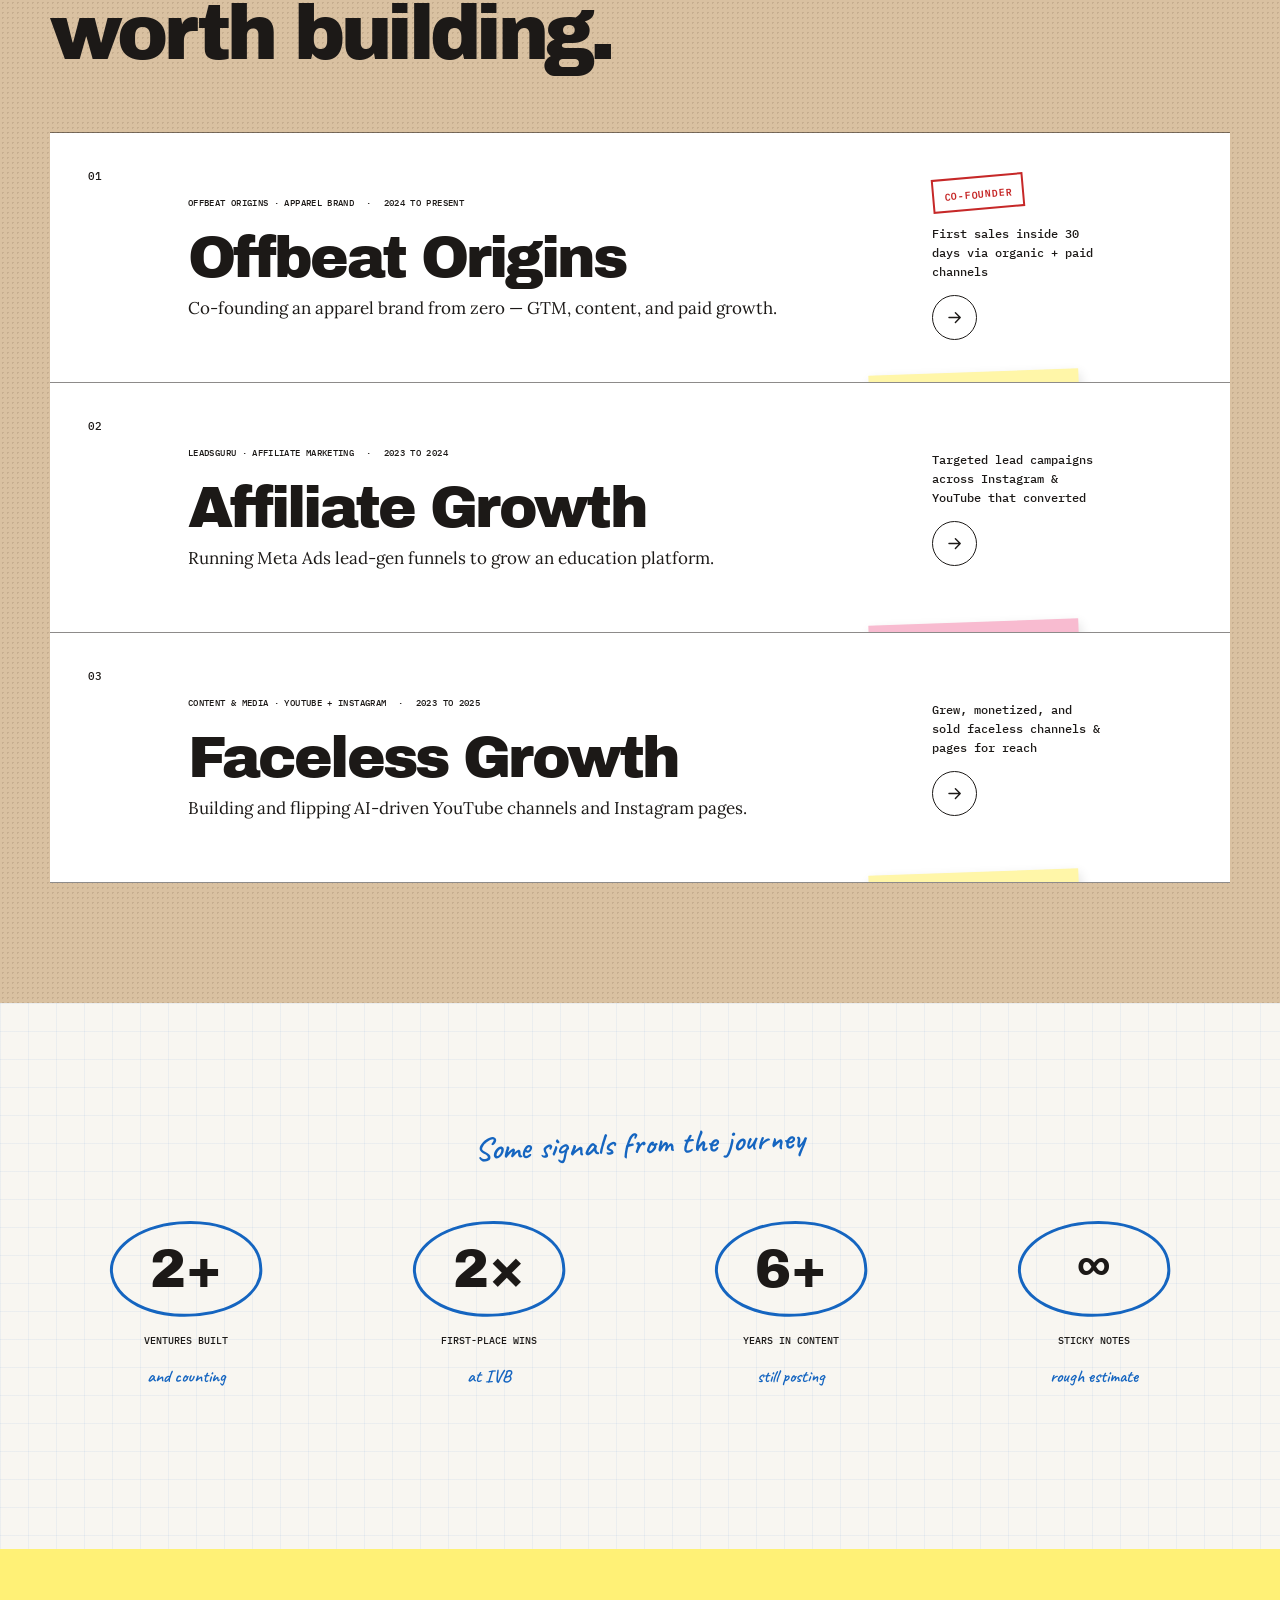
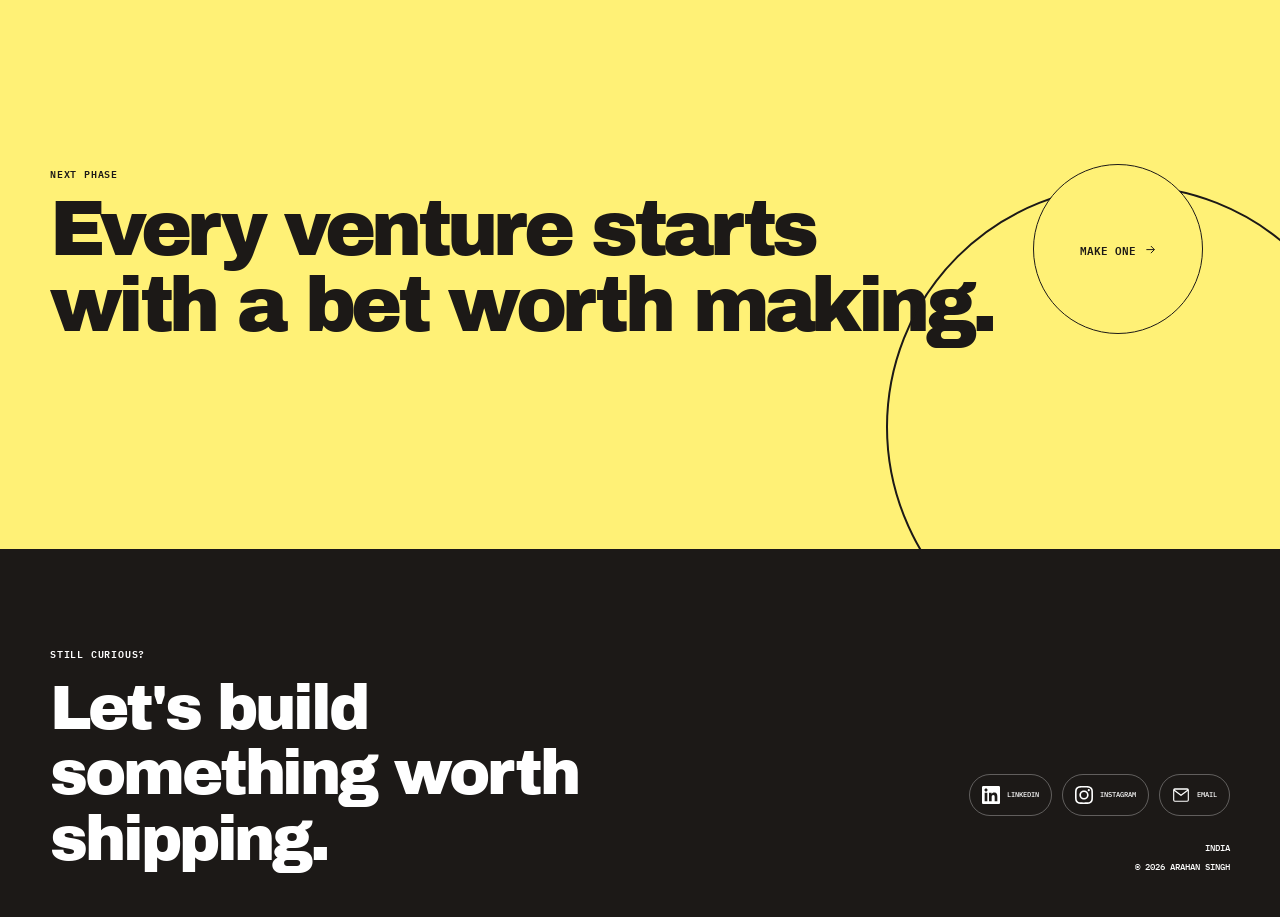
==== commit dcd7293c: "Replace "chapter 01" body copy with a football/mindset line Co-Authored-By: Claude Fable 5 <noreply@" ====
--- a/index.html
+++ b/index.html
@@ -96,7 +96,7 @@
           </div>
           <div class="body-copy">
             <p>I started with content — editing reels, running faceless channels, and learning what actually makes people stop scrolling. That instinct for attention pulled me into marketing and growth.</p>
-            <p>Today I co-build brands and run digital operations at the Institute of Venture Building, balancing offers, funnels, and the unglamorous ops that keep it all moving.</p>
+            <p>Football taught me that success isn't just about scoring goals — it's about strategy, teamwork, and consistency. I bring the same mindset to entrepreneurship, marketing, and every project I take on.</p>
             <a href="about.html" class="text-link" data-cursor-text="Read">The full story <svg viewBox="0 0 24 24" aria-hidden="true"><path d="M5 12h13M13 6l6 6-6 6"></path></svg></a>
           </div>
         </div>
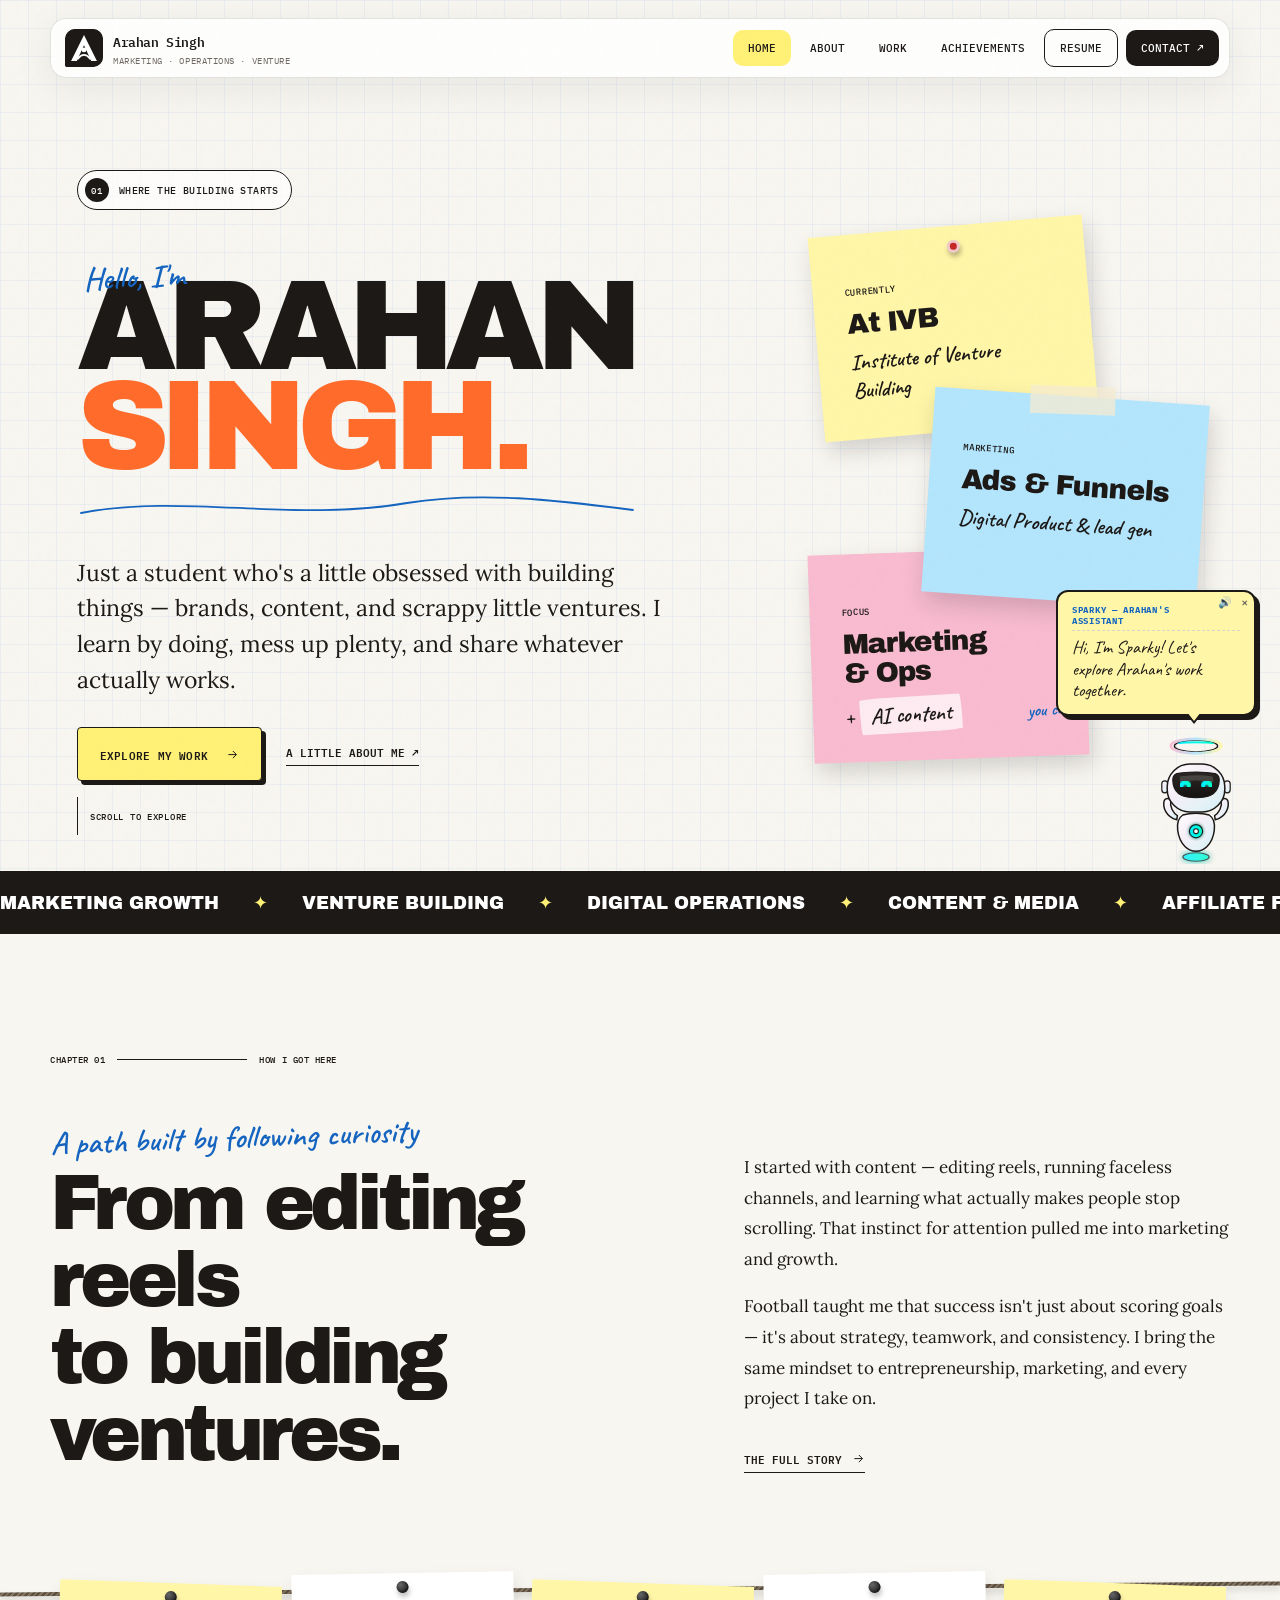
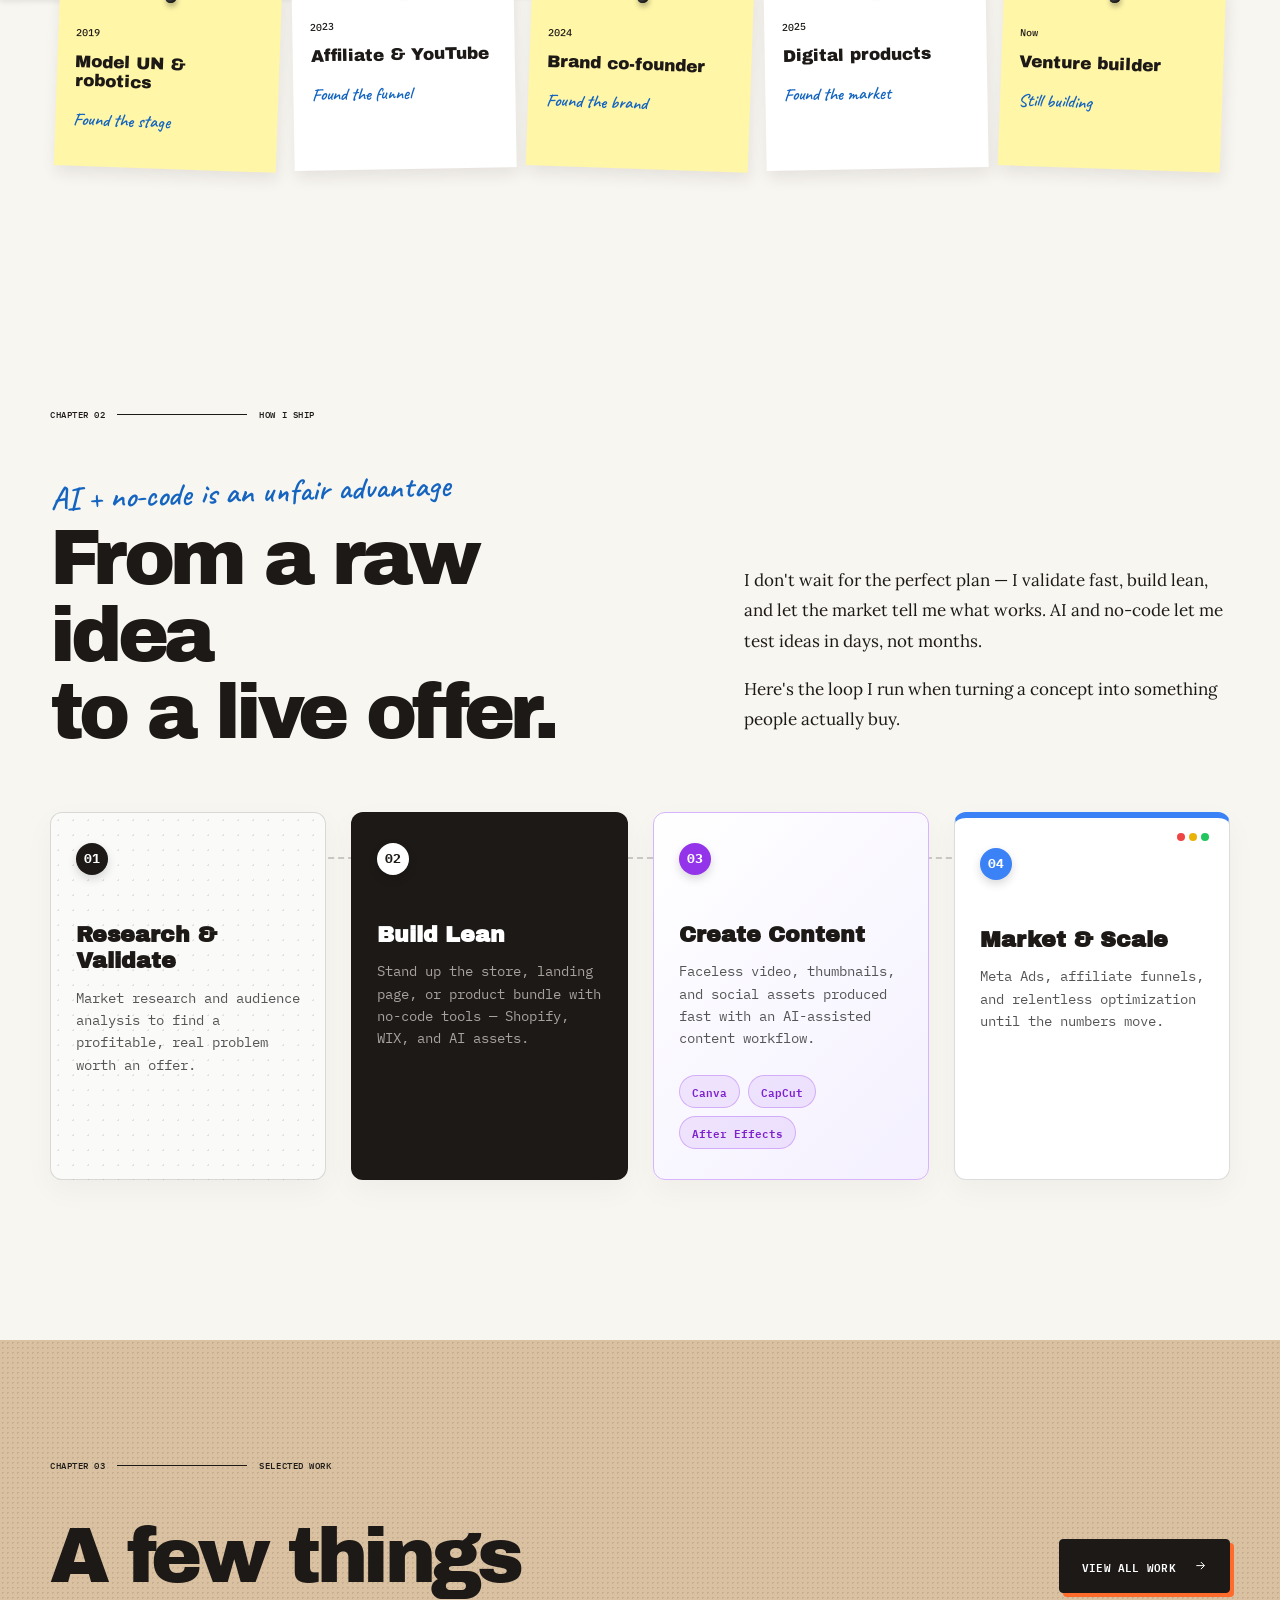
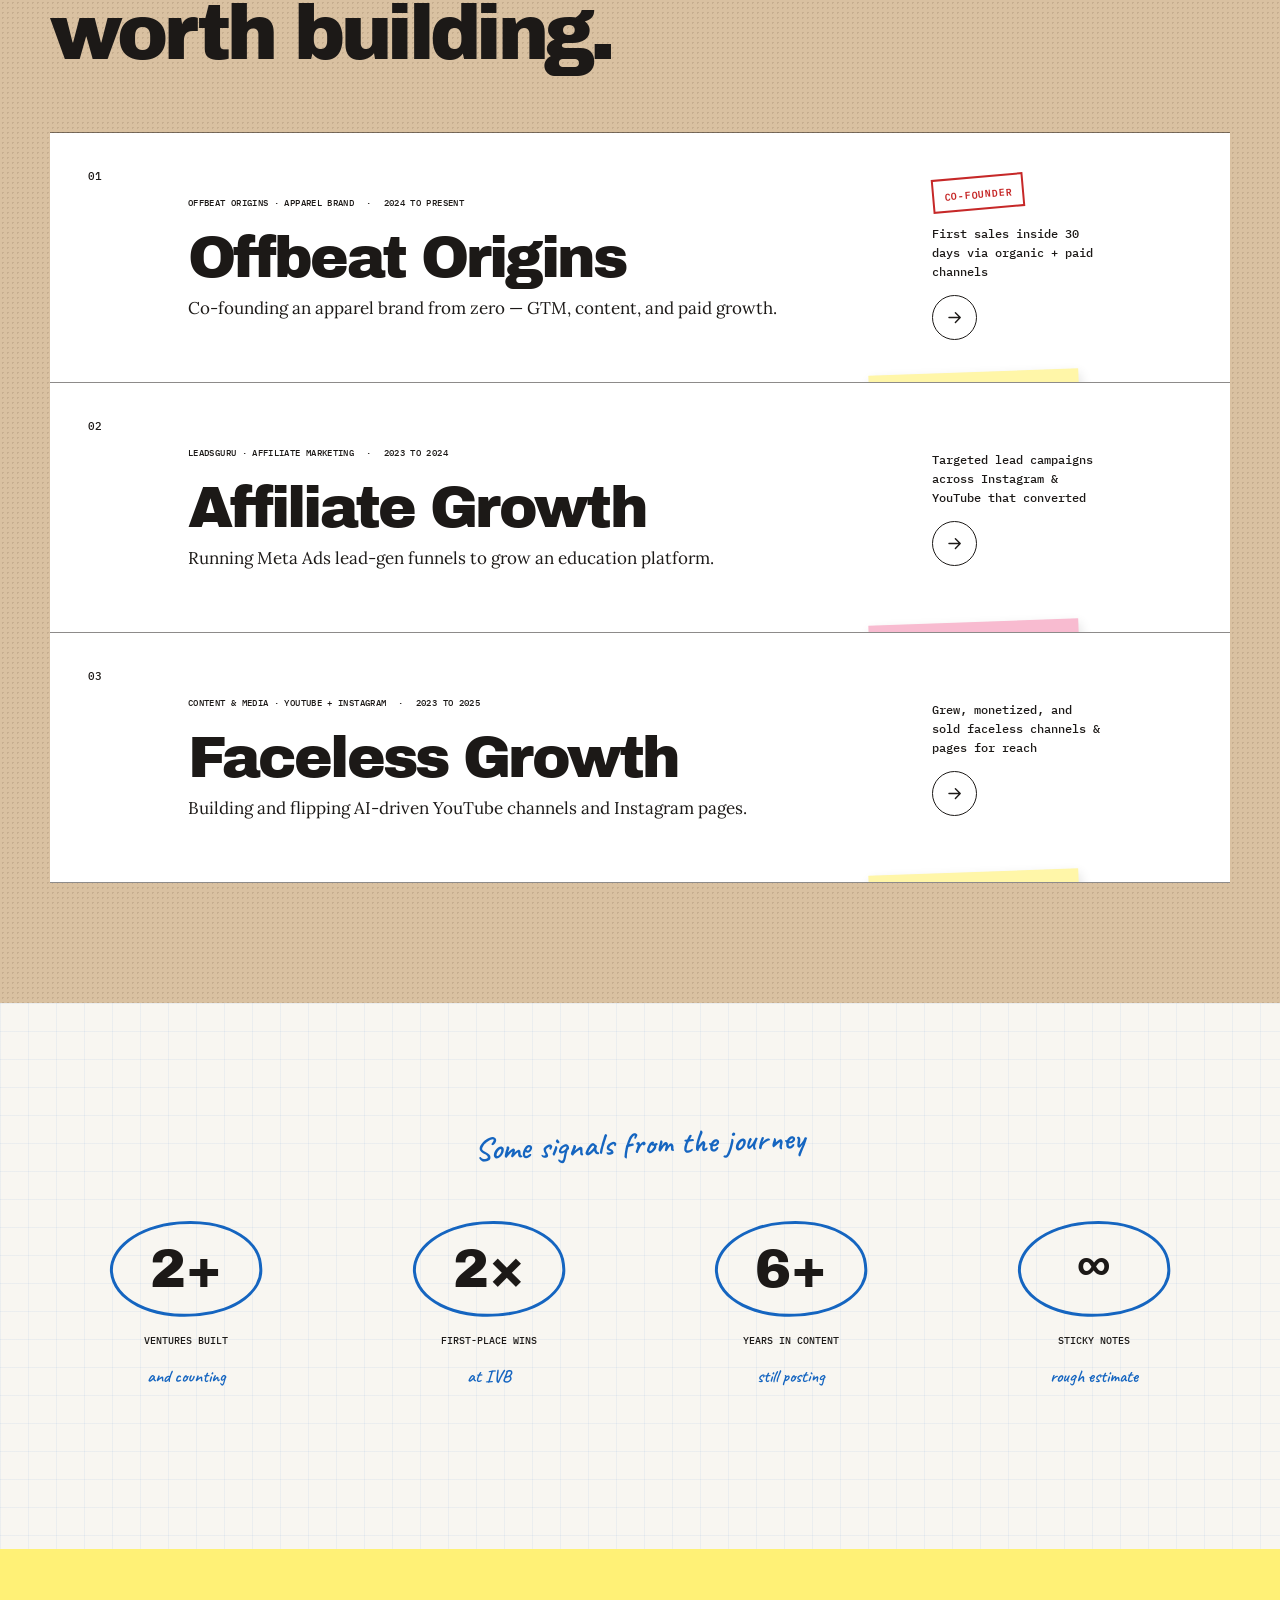
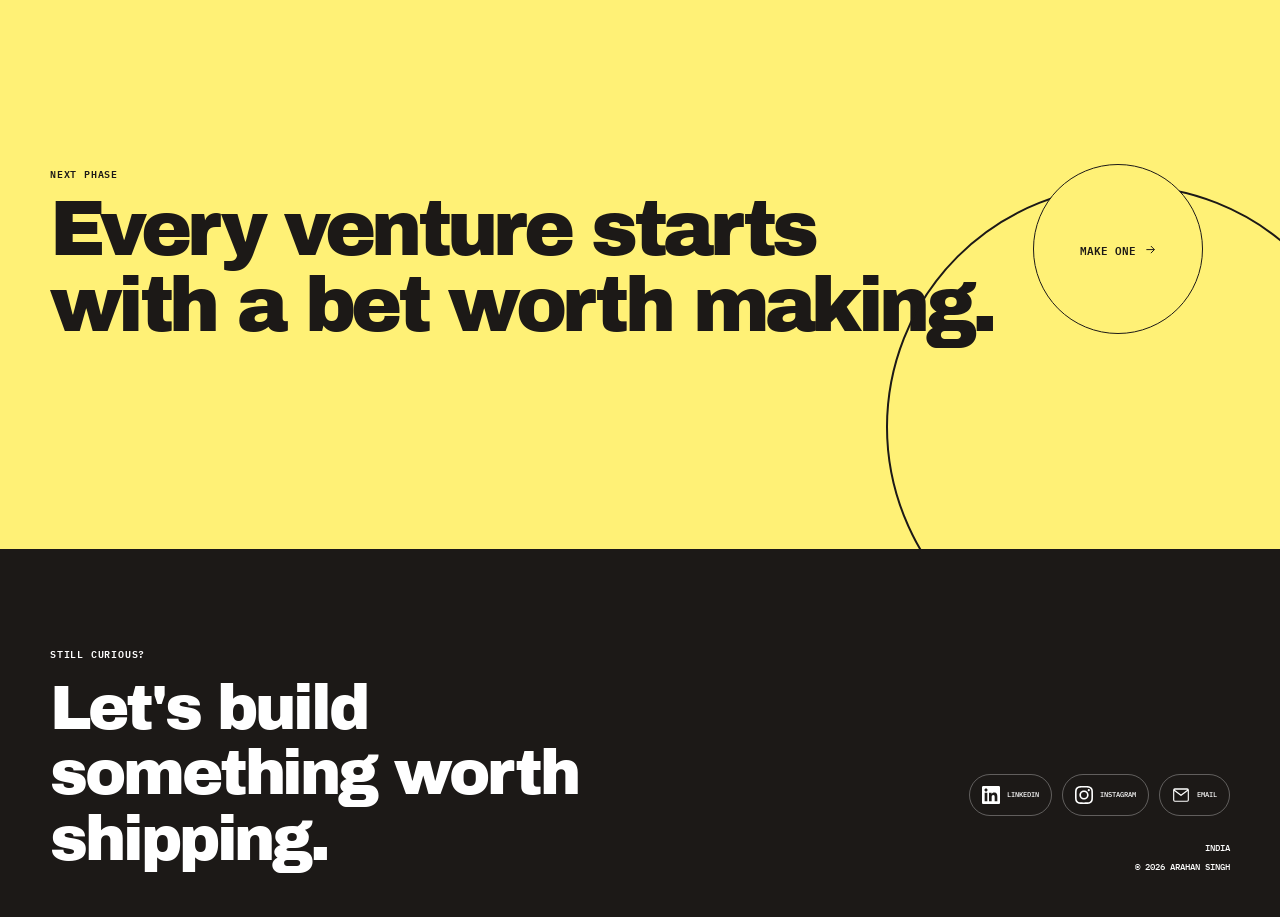
==== commit e2914c6e: "Fix hand-note copy: "AI + no-code is an unfair advantage" Co-Authored-By: Claude Fable 5 <noreply@an" ====
--- a/index.html
+++ b/index.html
@@ -129,7 +129,7 @@
         <div class="section-kicker"><span>Chapter 02</span><i></i><span>How I ship</span></div>
         <div class="about-grid">
           <div>
-            <p class="hand-note">AI + no-code as an unfair advantage</p>
+            <p class="hand-note">AI + no-code is an unfair advantage</p>
             <h2>From a raw idea<br>to a live offer.</h2>
           </div>
           <div class="body-copy">
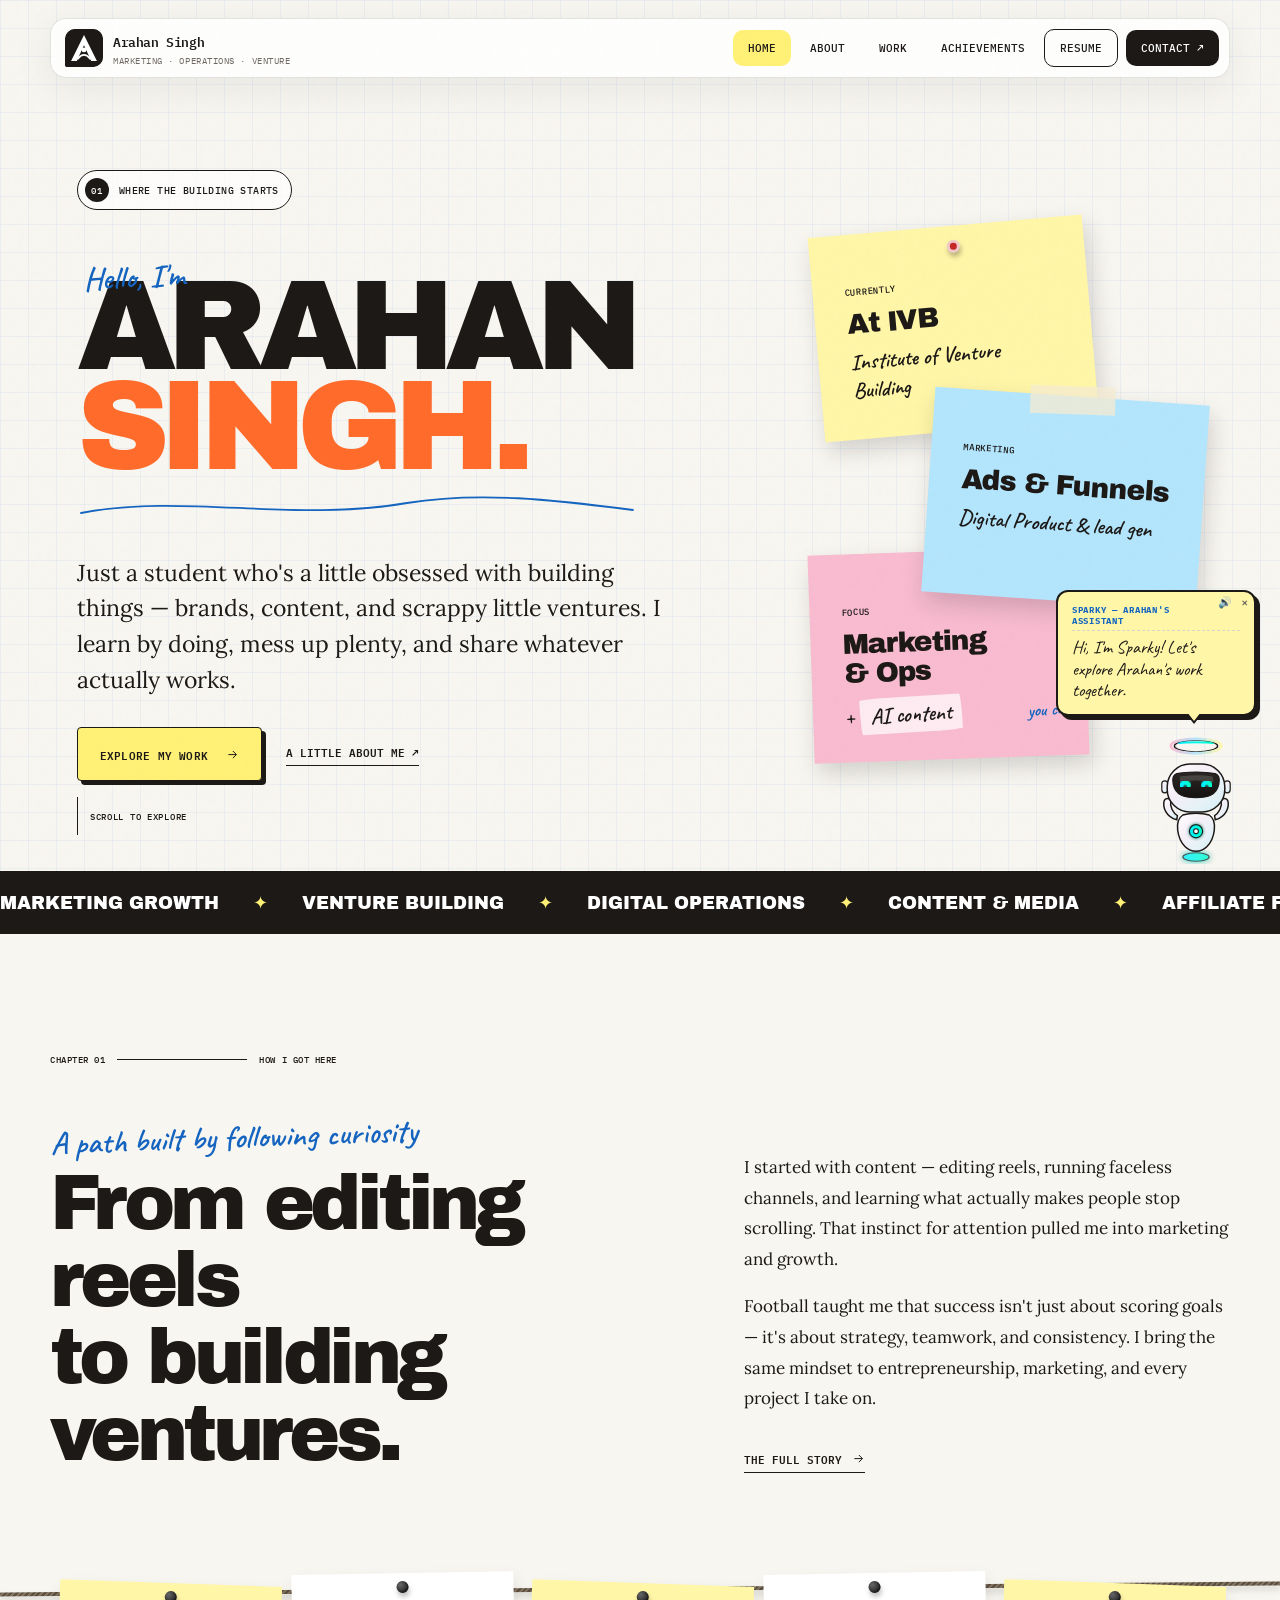
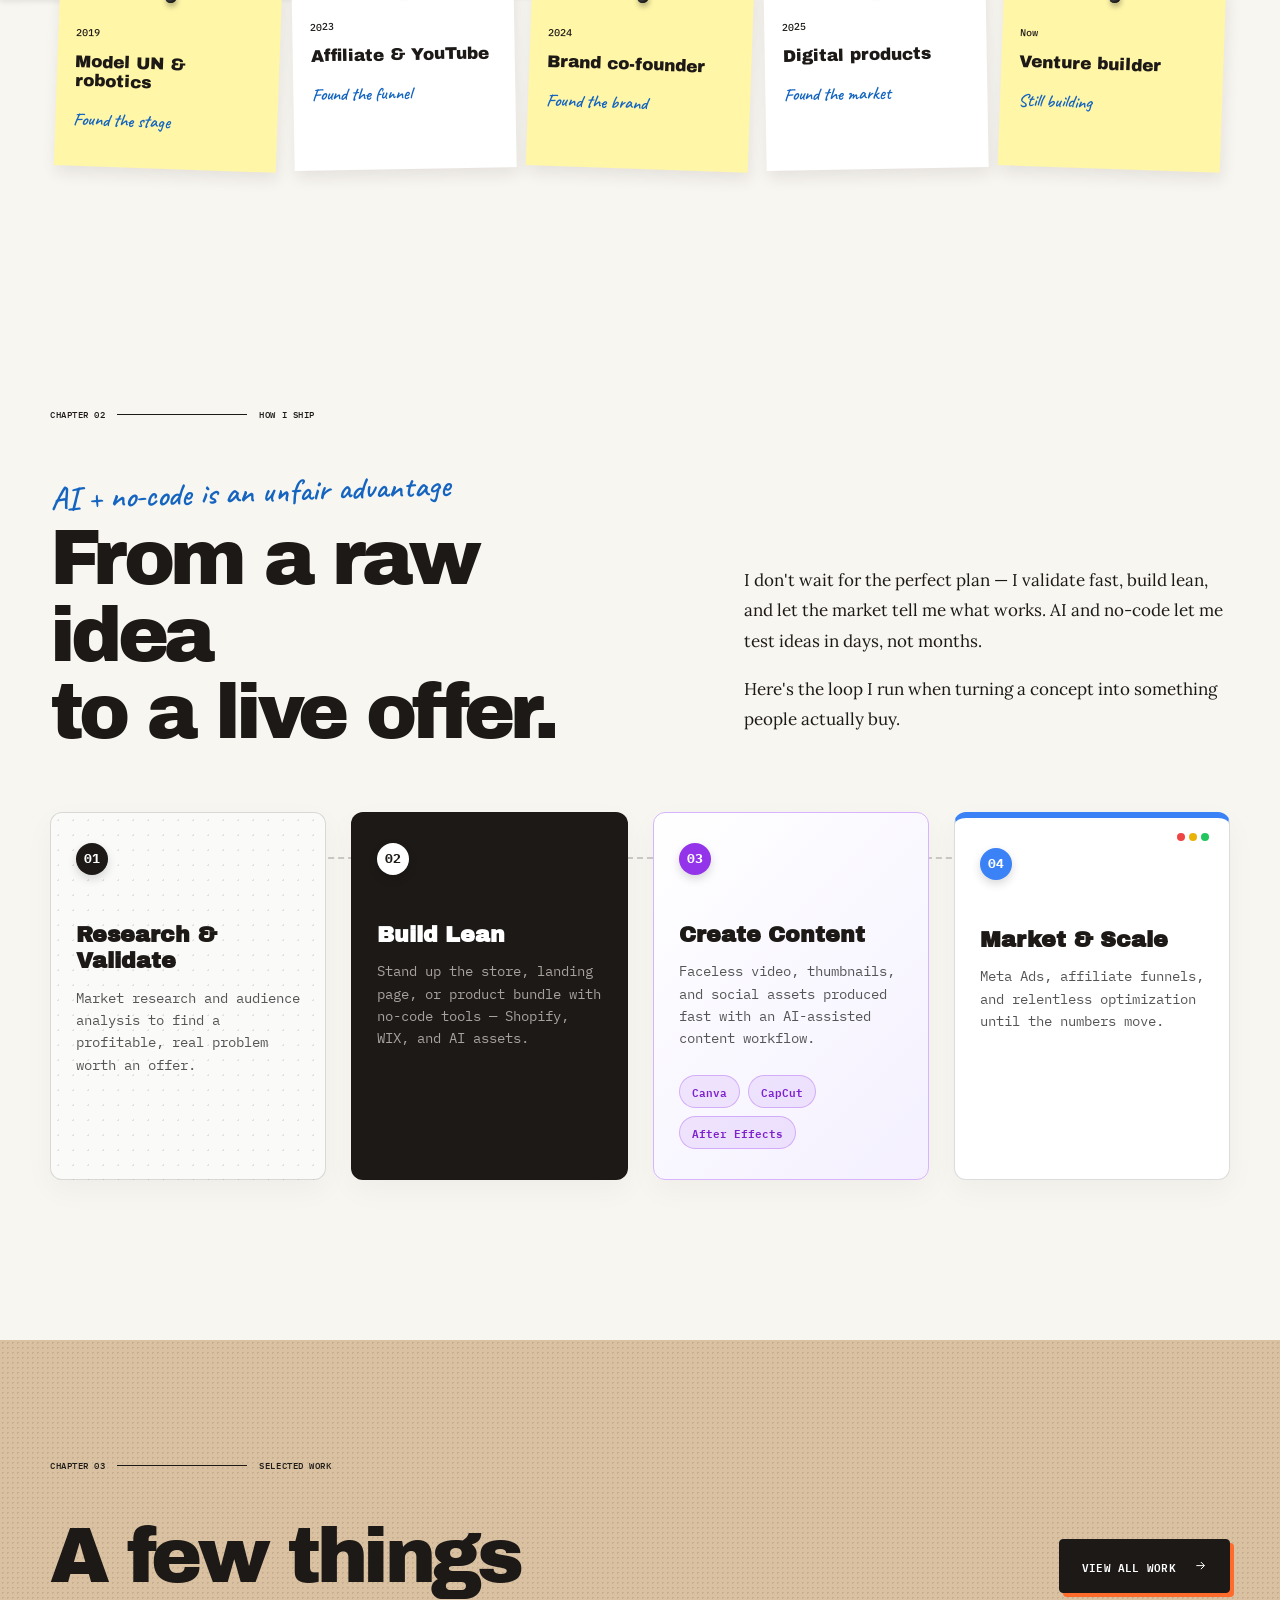
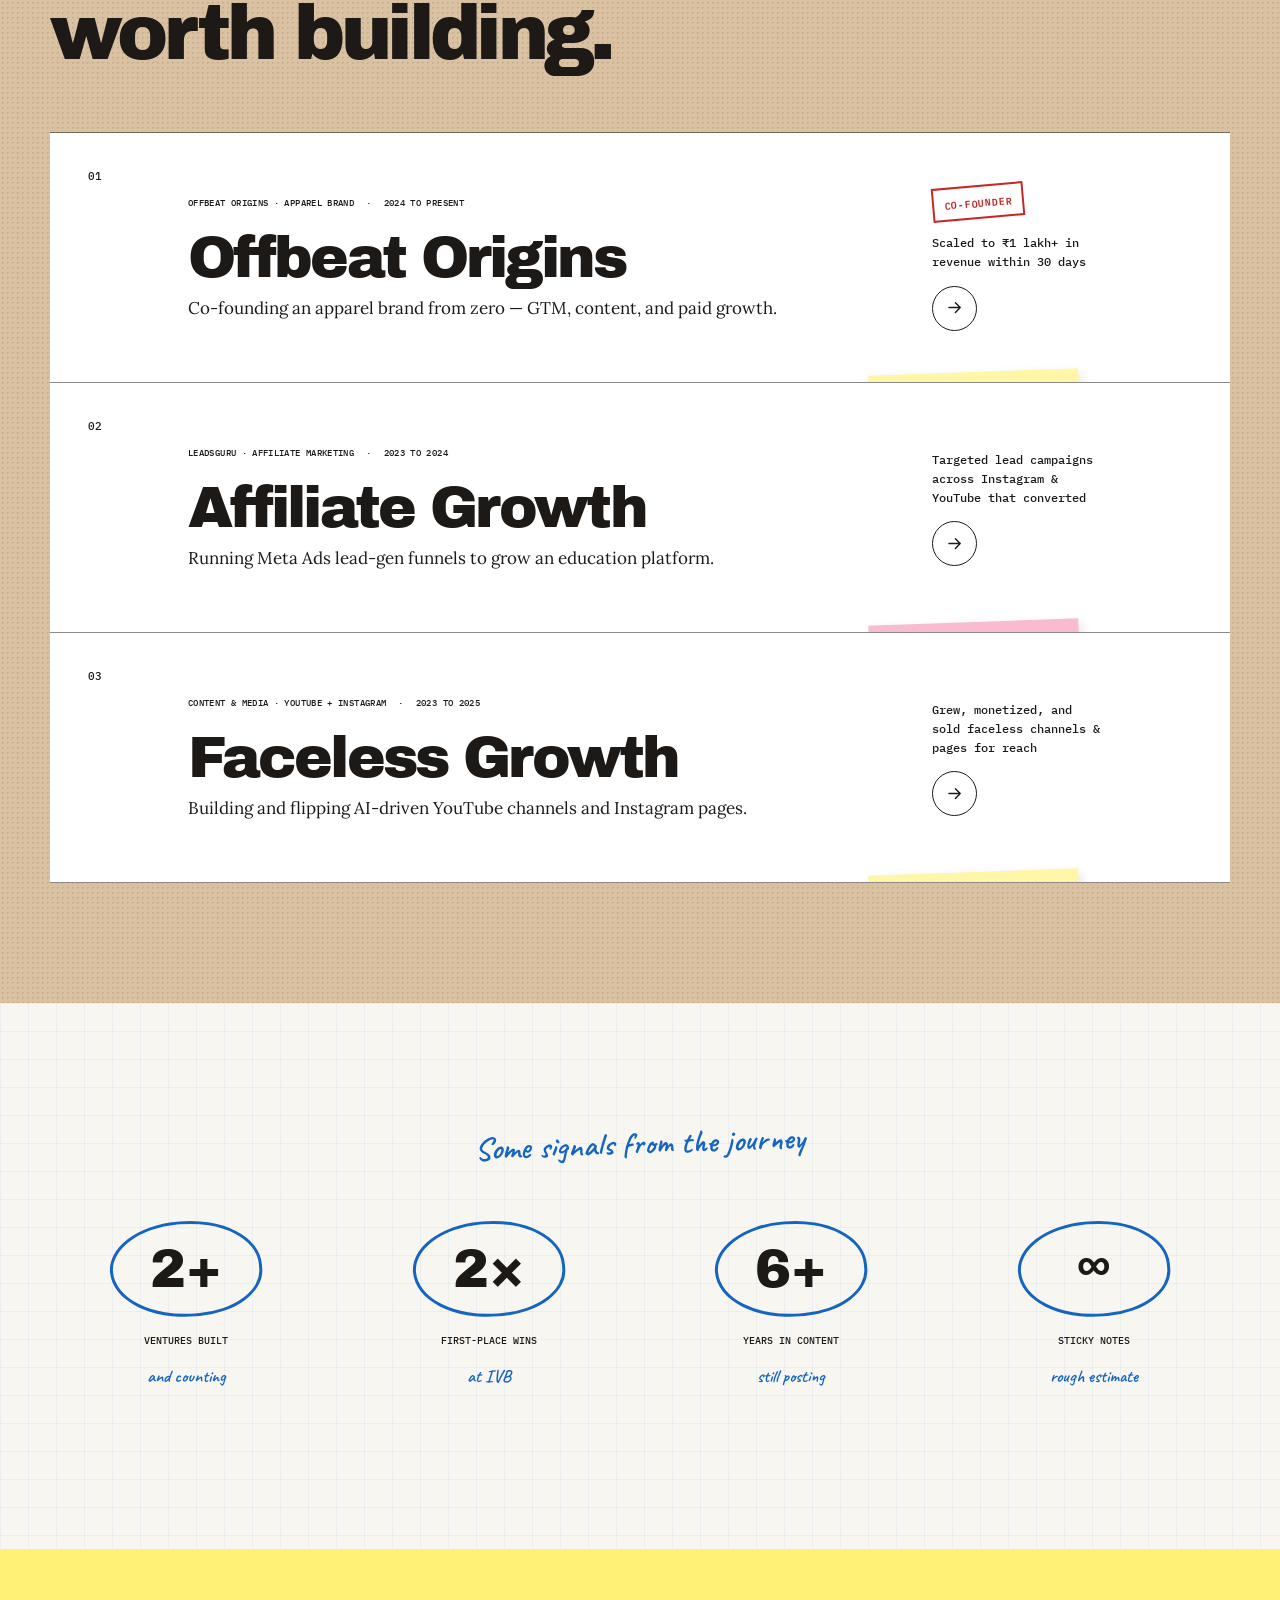
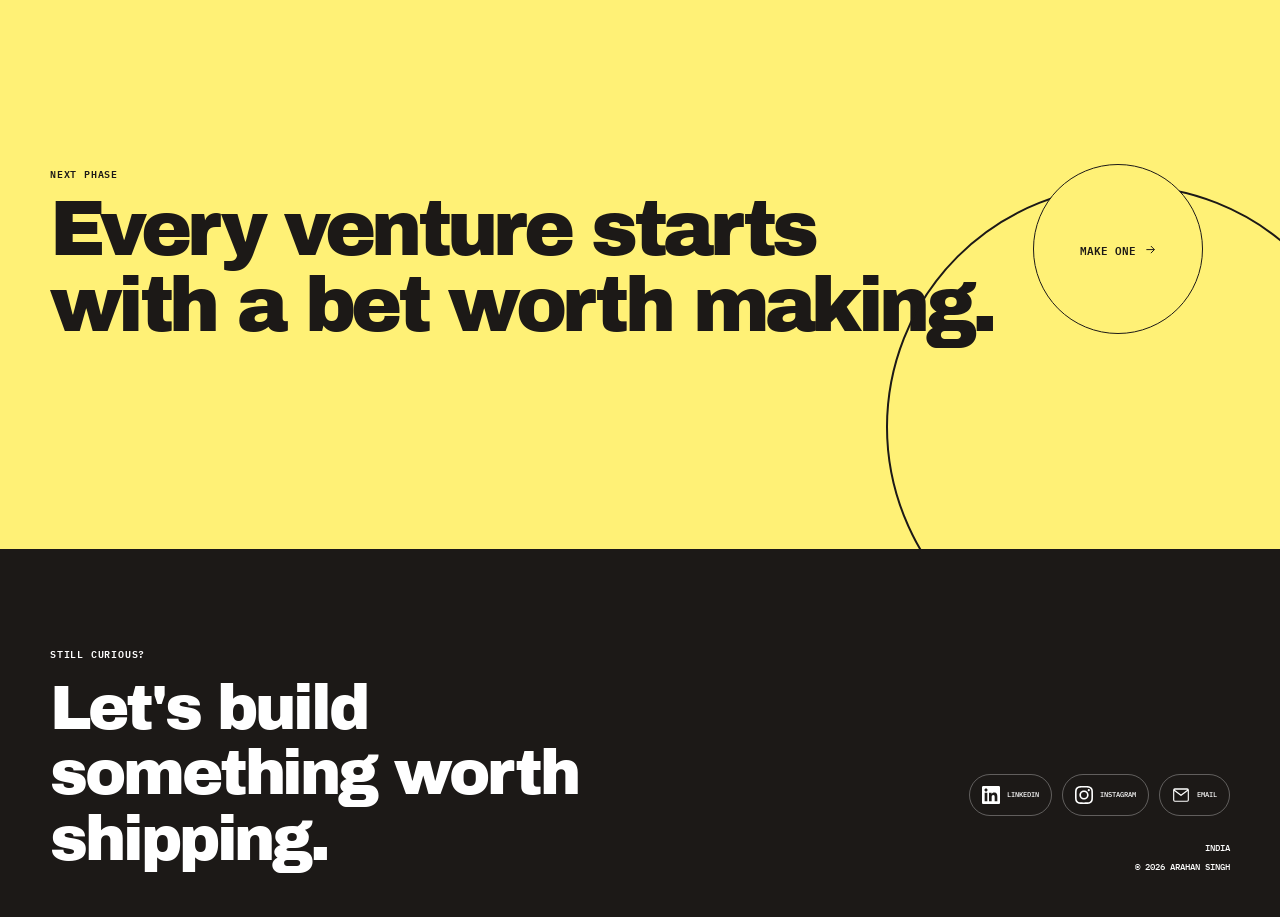
==== commit f42384f9: "Update Offbeat Origins copy and tags on work + home cards - Work card: new founder-story copy (zero " ====
--- a/index.html
+++ b/index.html
@@ -182,7 +182,7 @@
             </div>
             <div class="project-impact">
               <span class="approved">Co-founder</span>
-              <strong>First sales inside 30 days via organic + paid channels</strong>
+              <strong>Scaled to ₹1 lakh+ in revenue within 30 days</strong>
               <span class="card-arrow"><svg viewBox="0 0 24 24" aria-hidden="true"><path d="M5 12h13M13 6l6 6-6 6"></path></svg></span>
             </div>
             <div class="project-note sticky-yellow">A brand is just a promise you keep on repeat.</div>
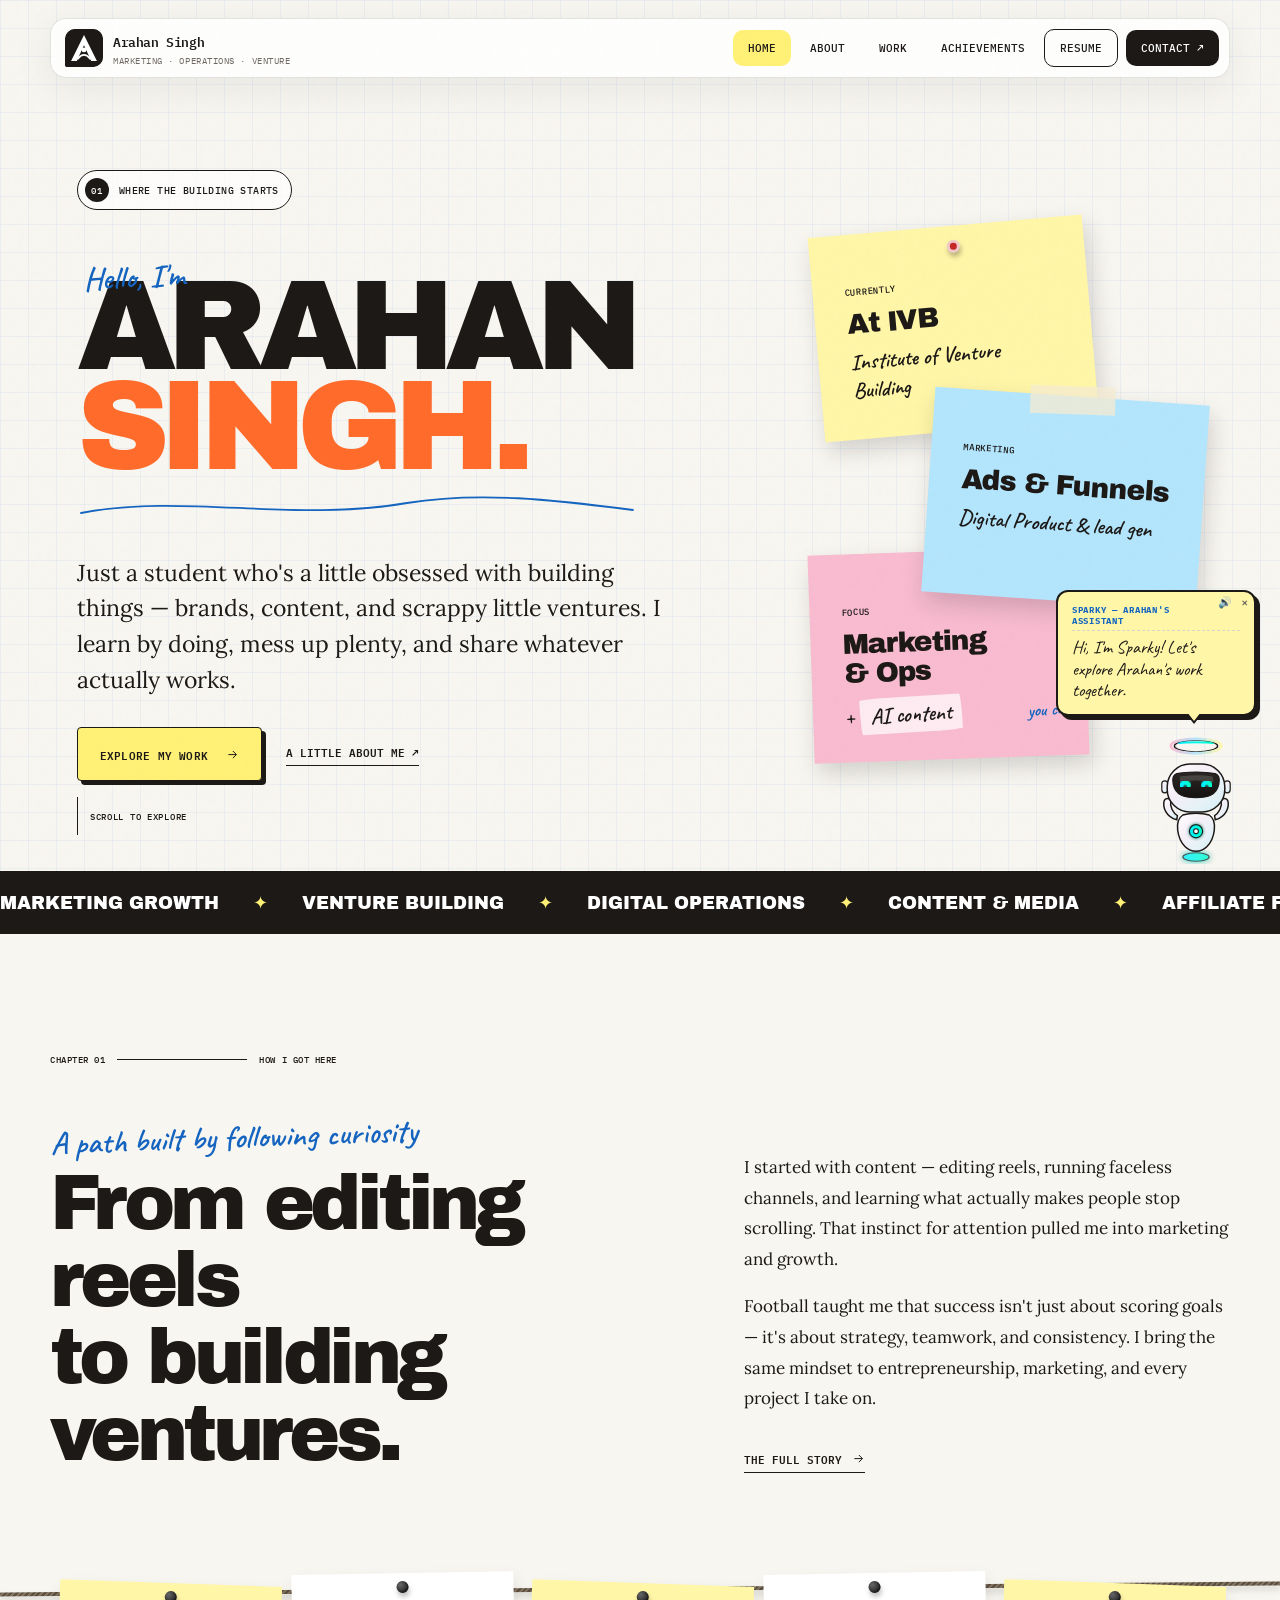
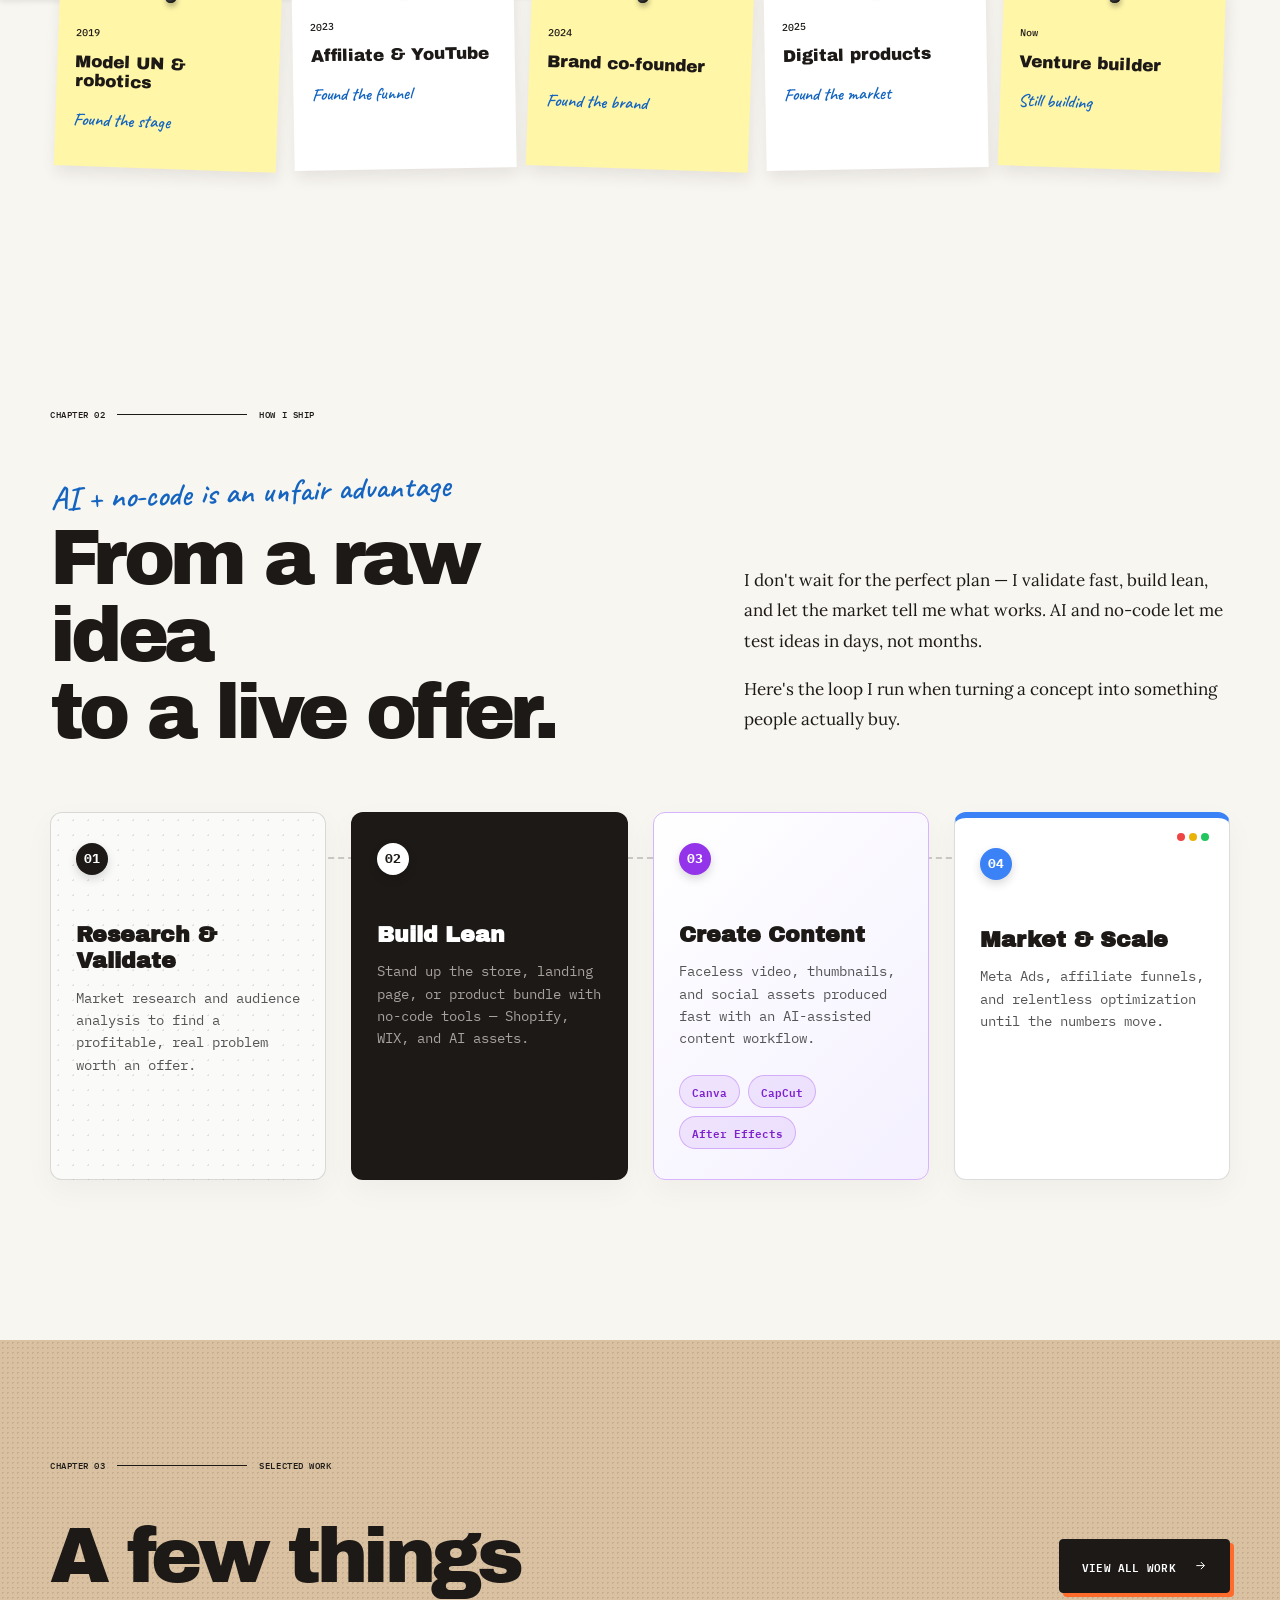
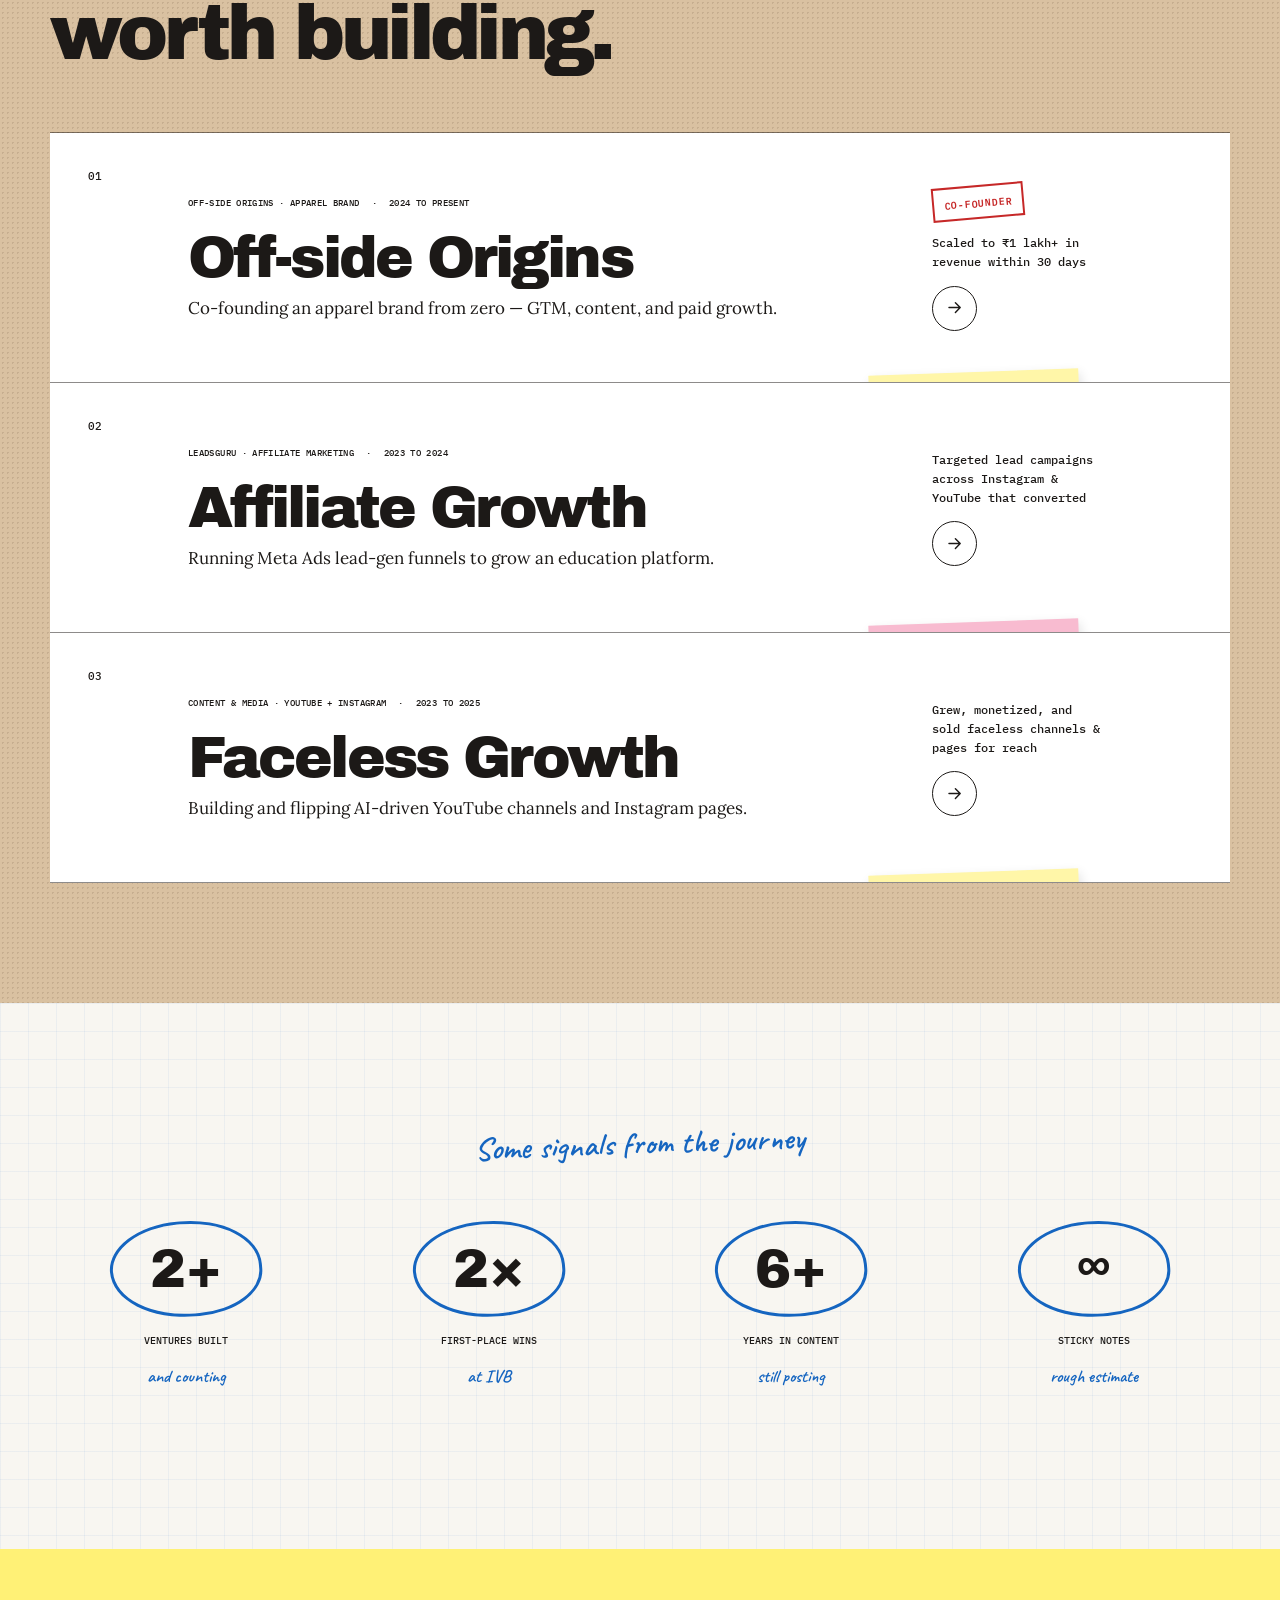
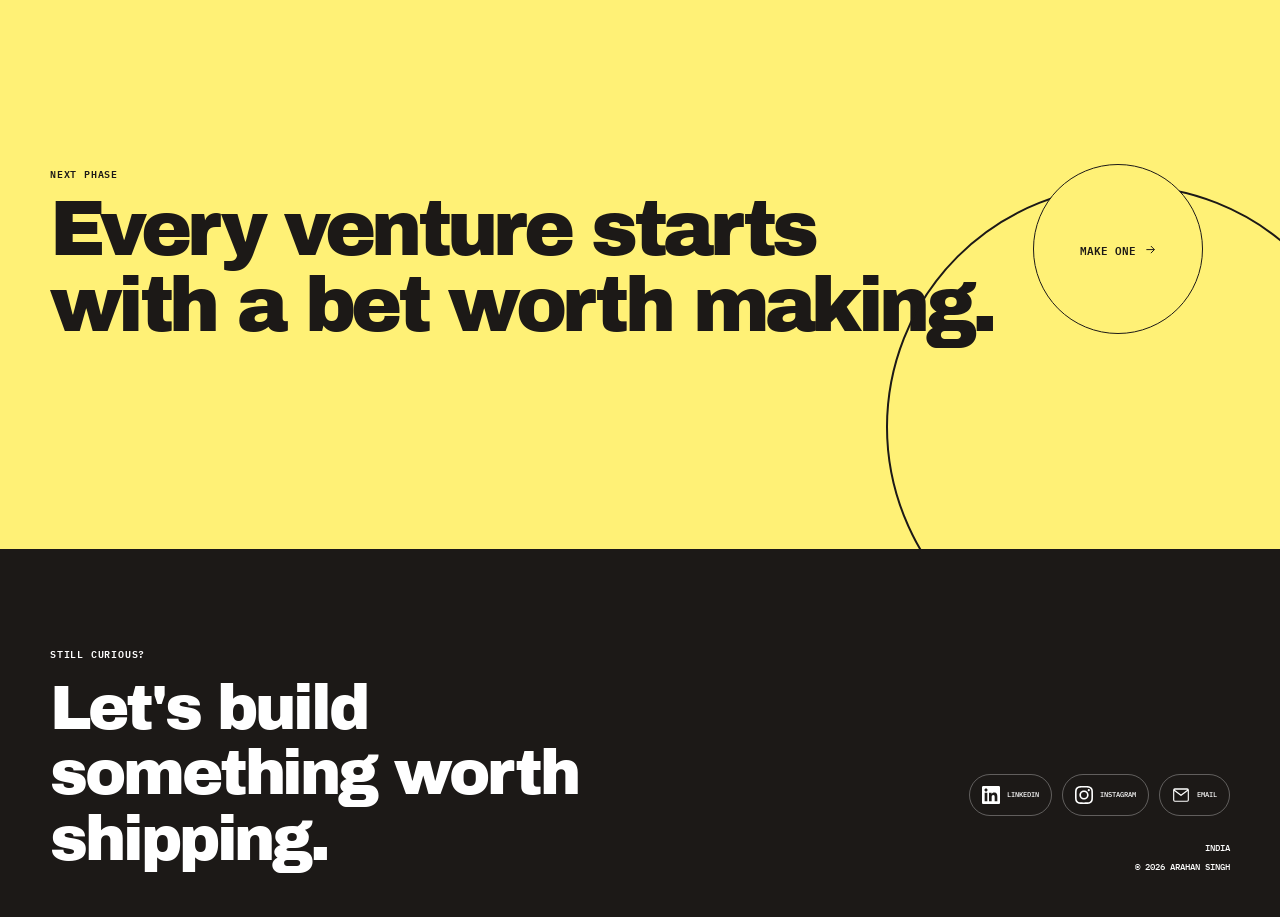
==== commit 5a12c86a: "Rename brand: Offbeat Origins -> Off-side Origins Update the venture name everywhere it appears — ho" ====
--- a/index.html
+++ b/index.html
@@ -176,8 +176,8 @@
           <a href="work.html" class="project-card reveal" data-cursor-text="Open">
             <div class="project-number">01</div>
             <div class="project-main">
-              <div class="project-meta"><span>Offbeat Origins · Apparel brand</span><span>2024 to Present</span></div>
-              <h3>Offbeat Origins</h3>
+              <div class="project-meta"><span>Off-side Origins · Apparel brand</span><span>2024 to Present</span></div>
+              <h3>Off-side Origins</h3>
               <p>Co-founding an apparel brand from zero — GTM, content, and paid growth.</p>
             </div>
             <div class="project-impact">
